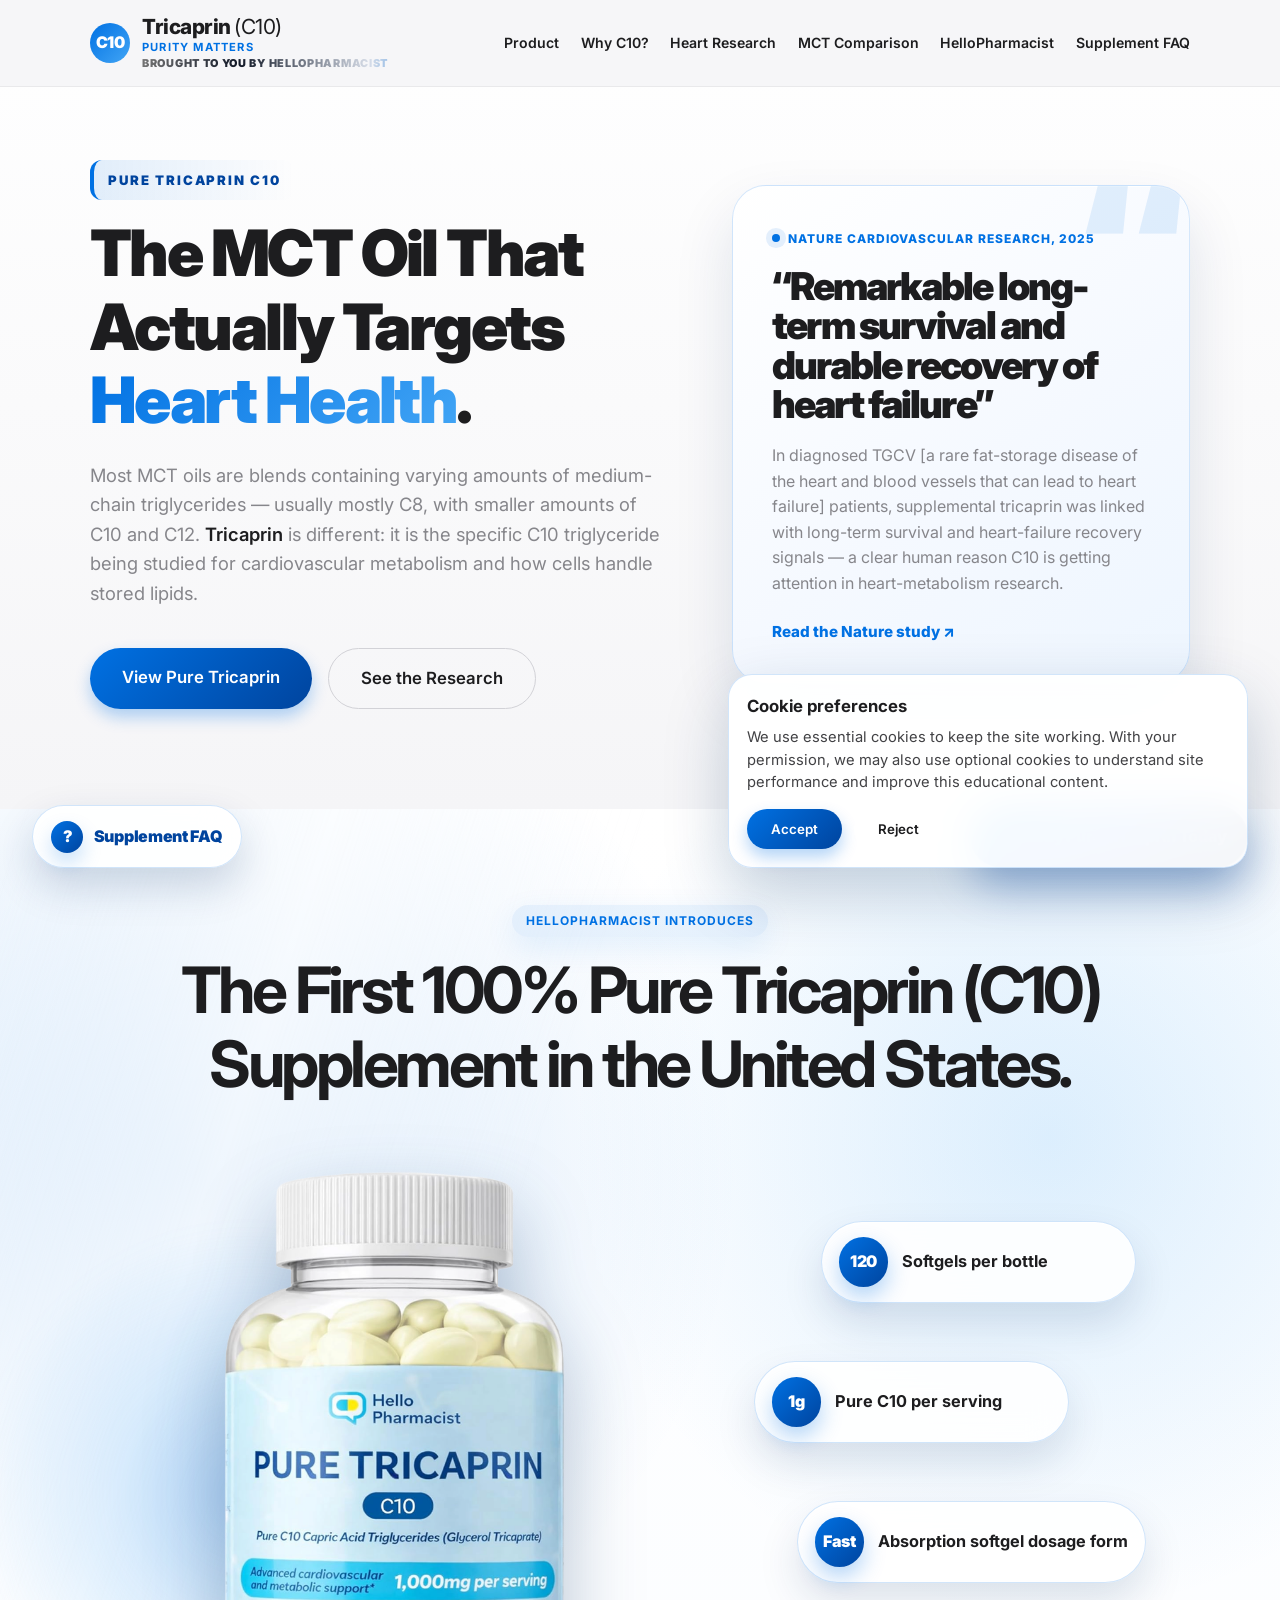
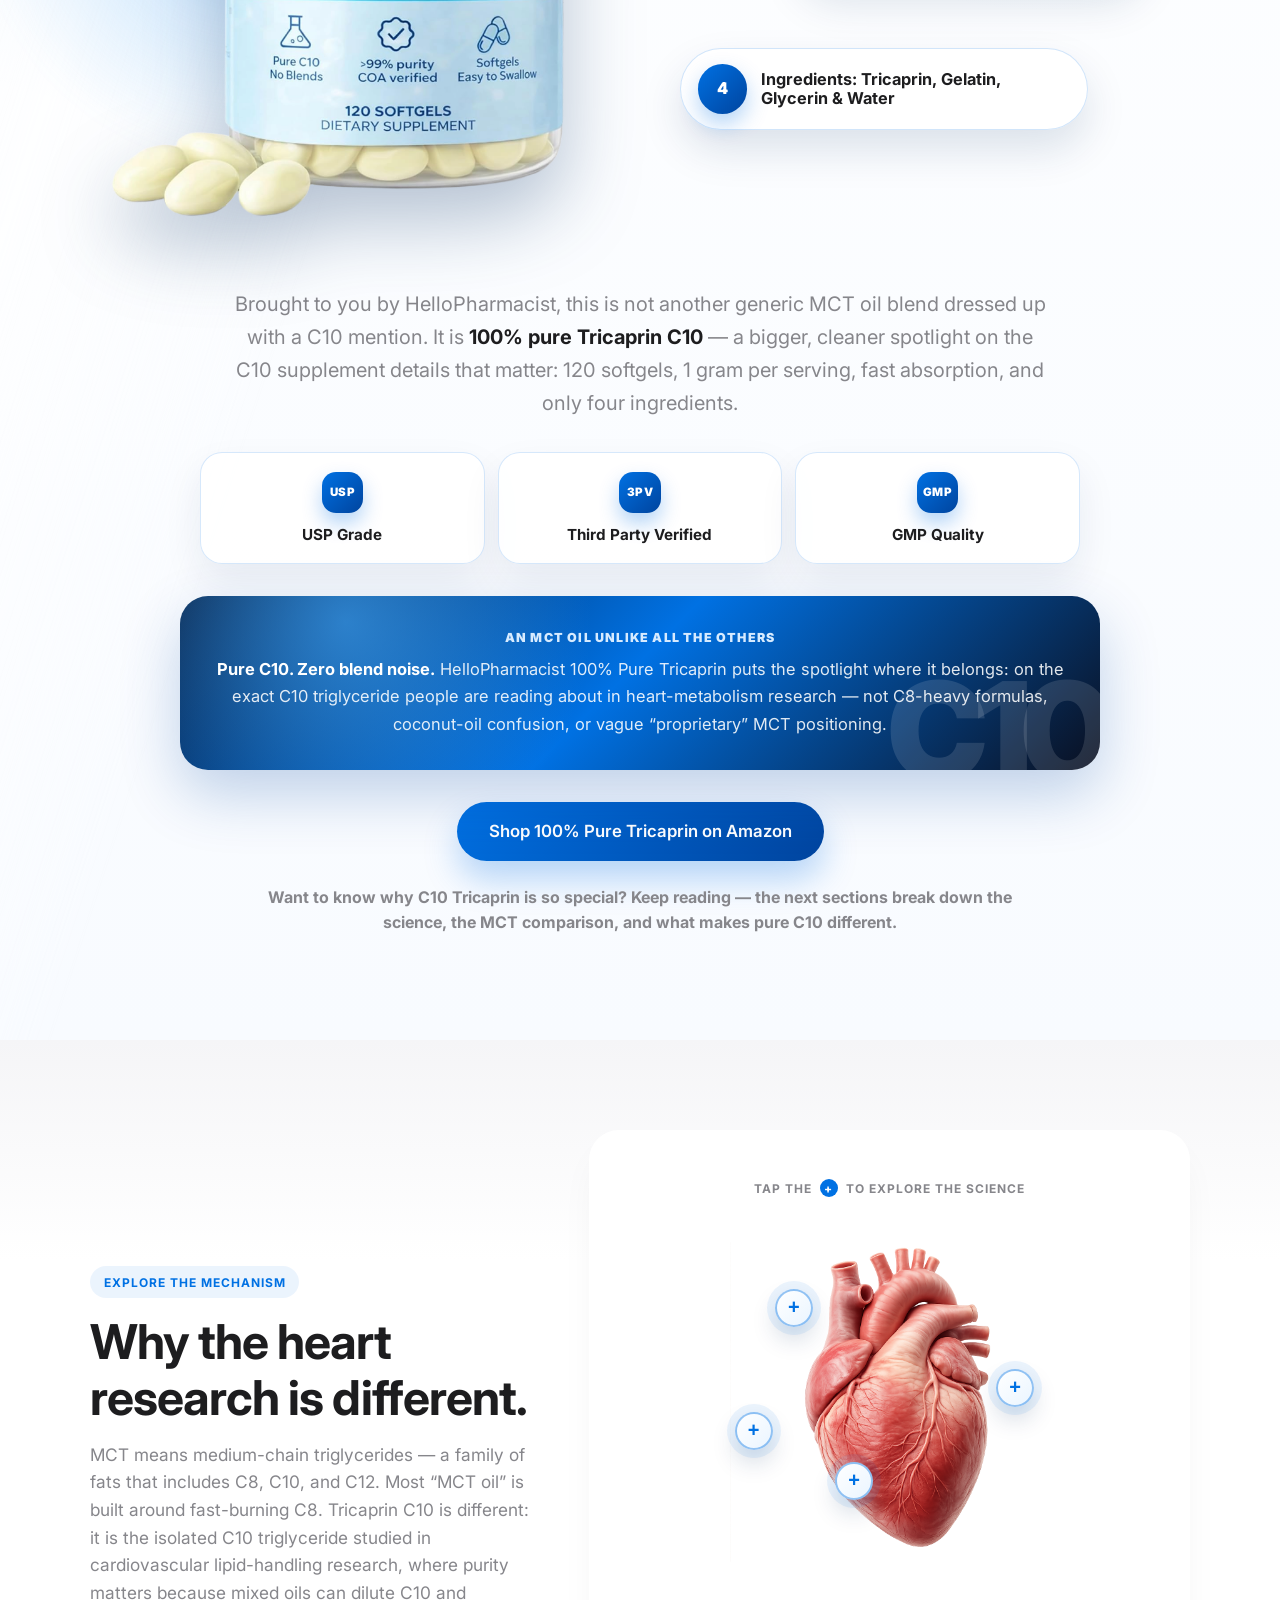
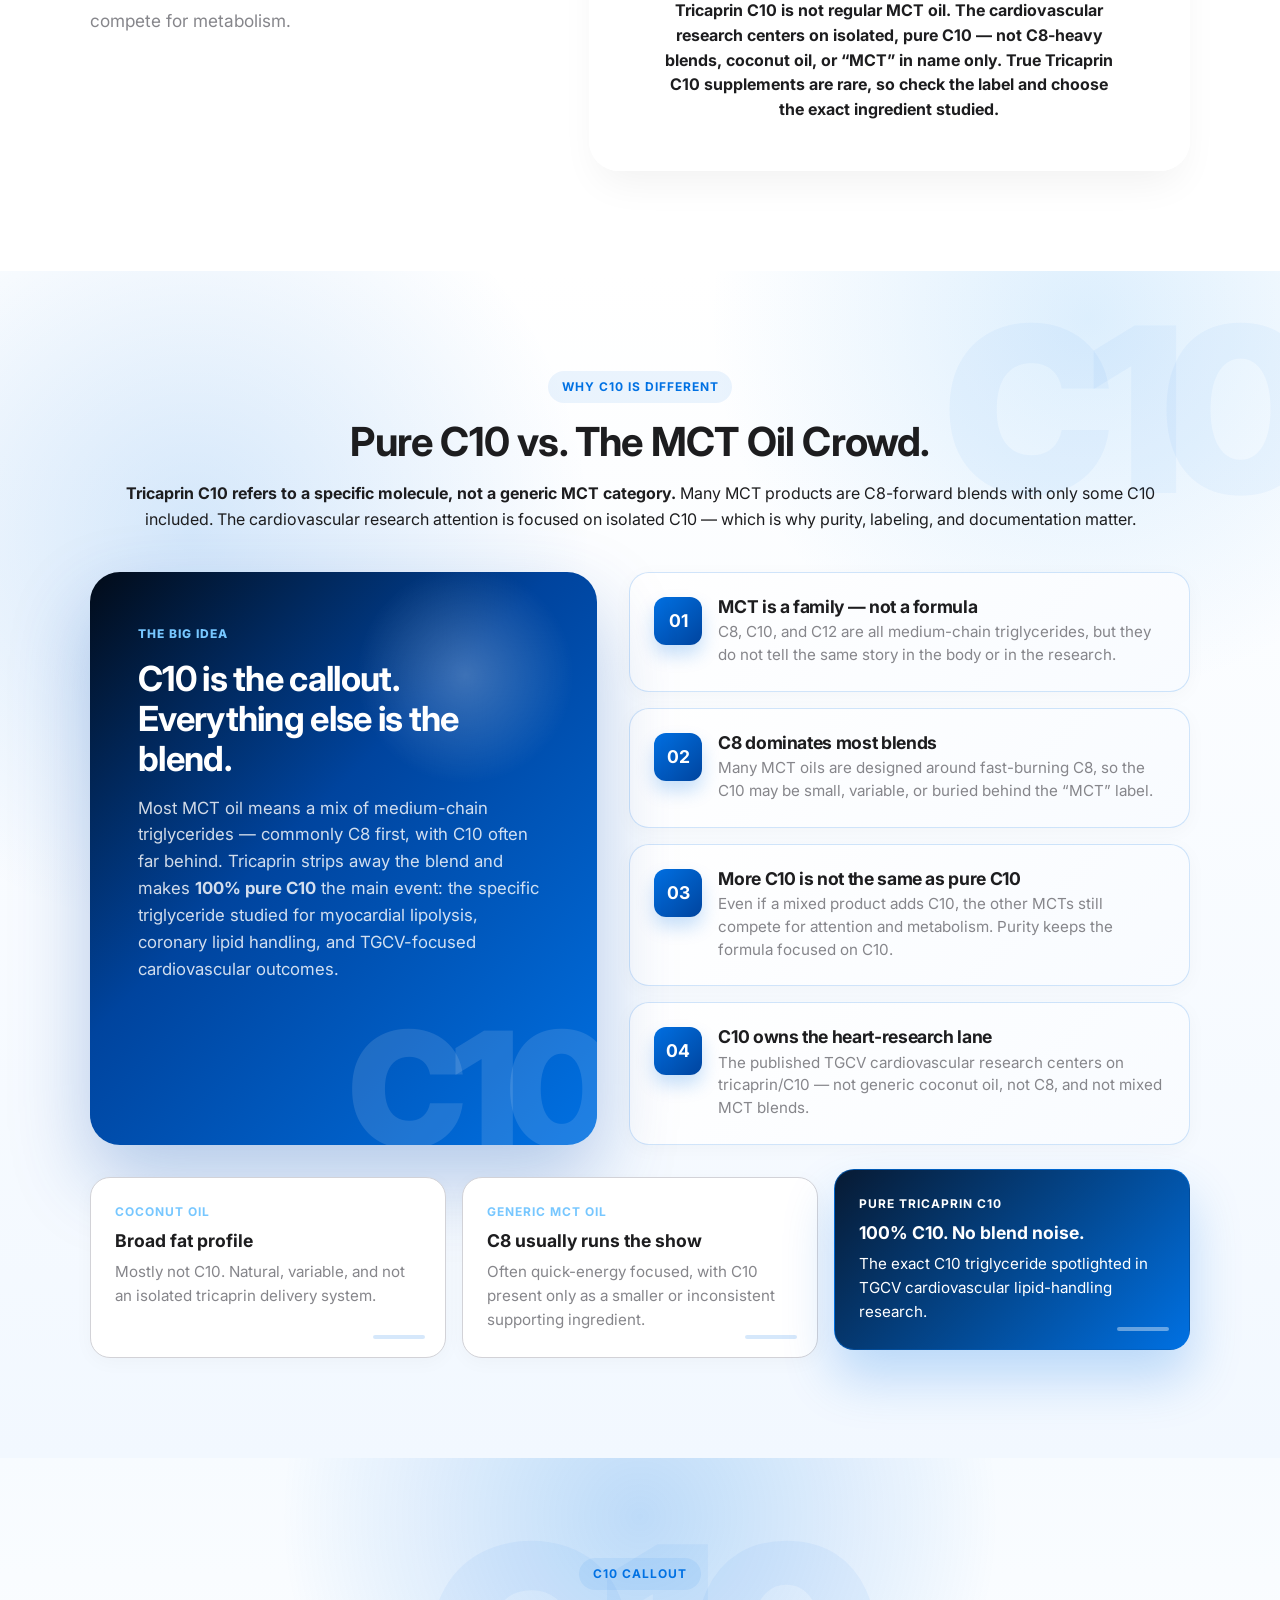
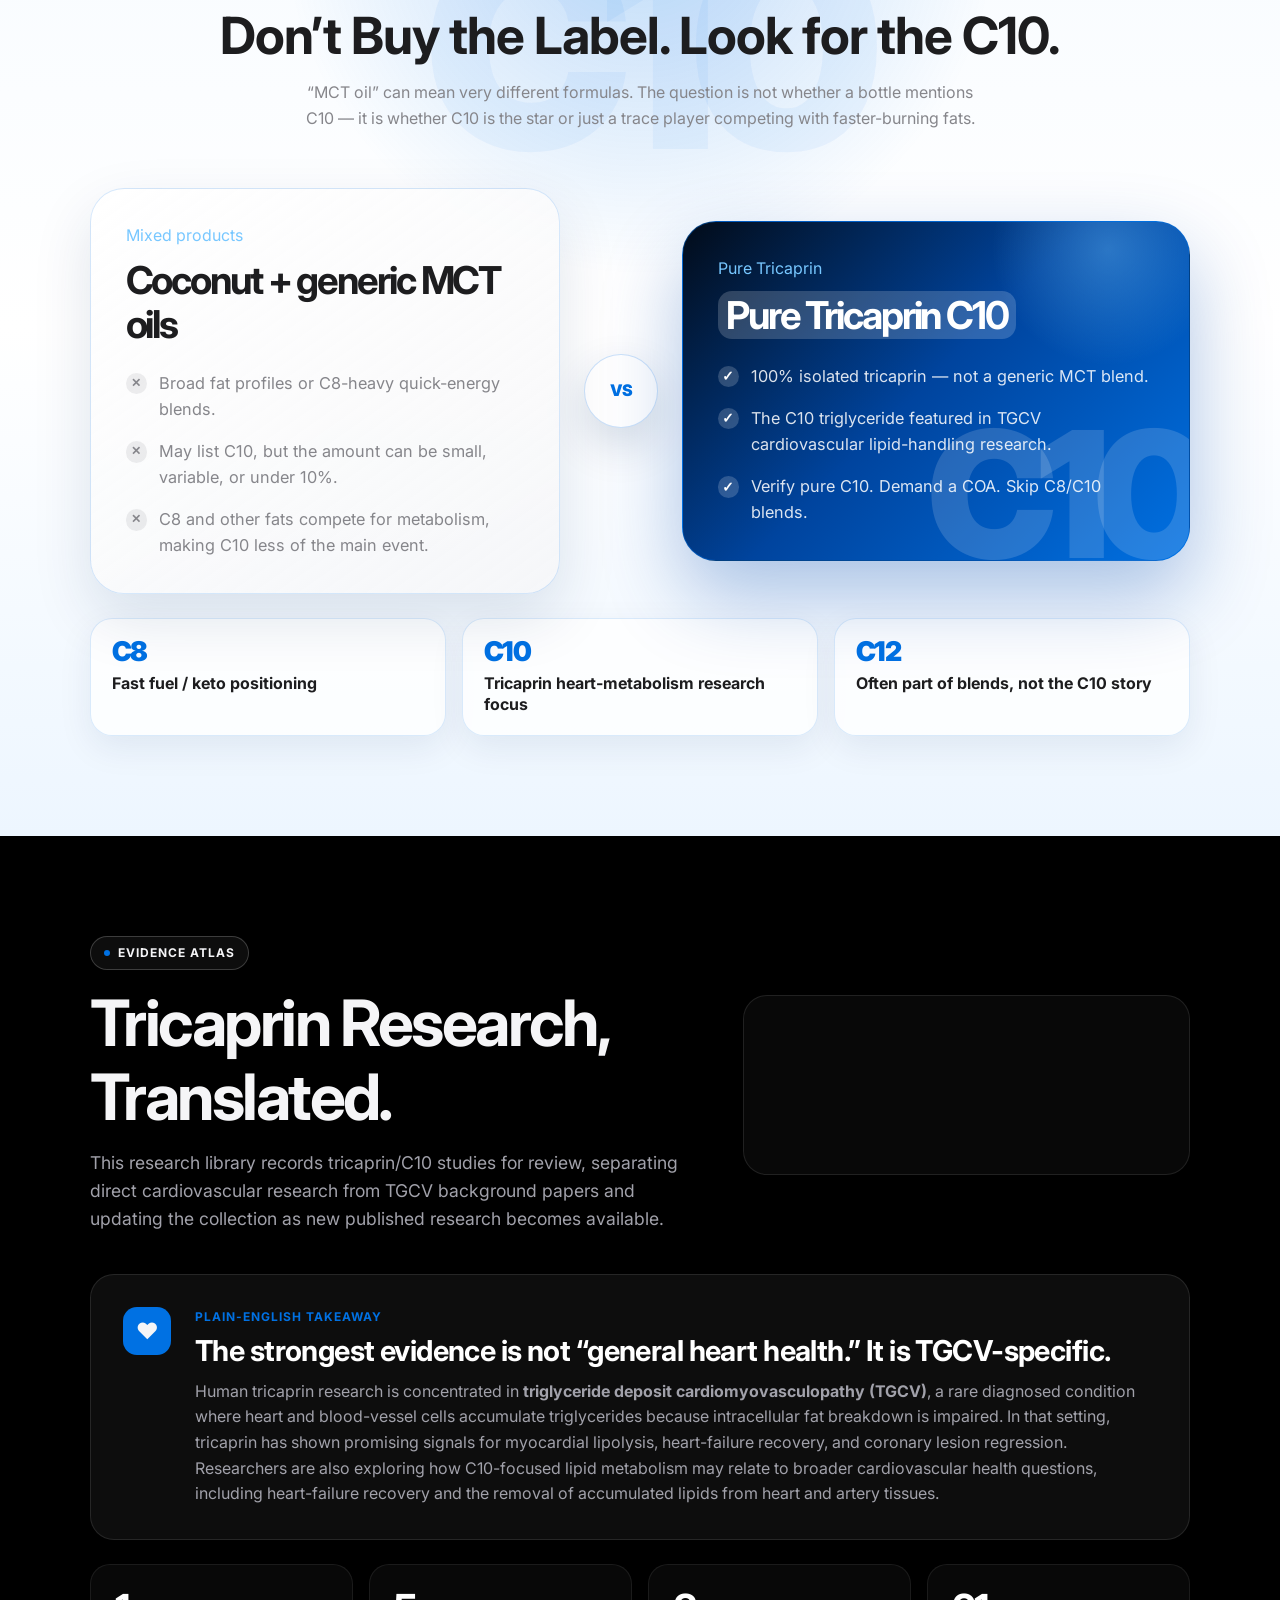
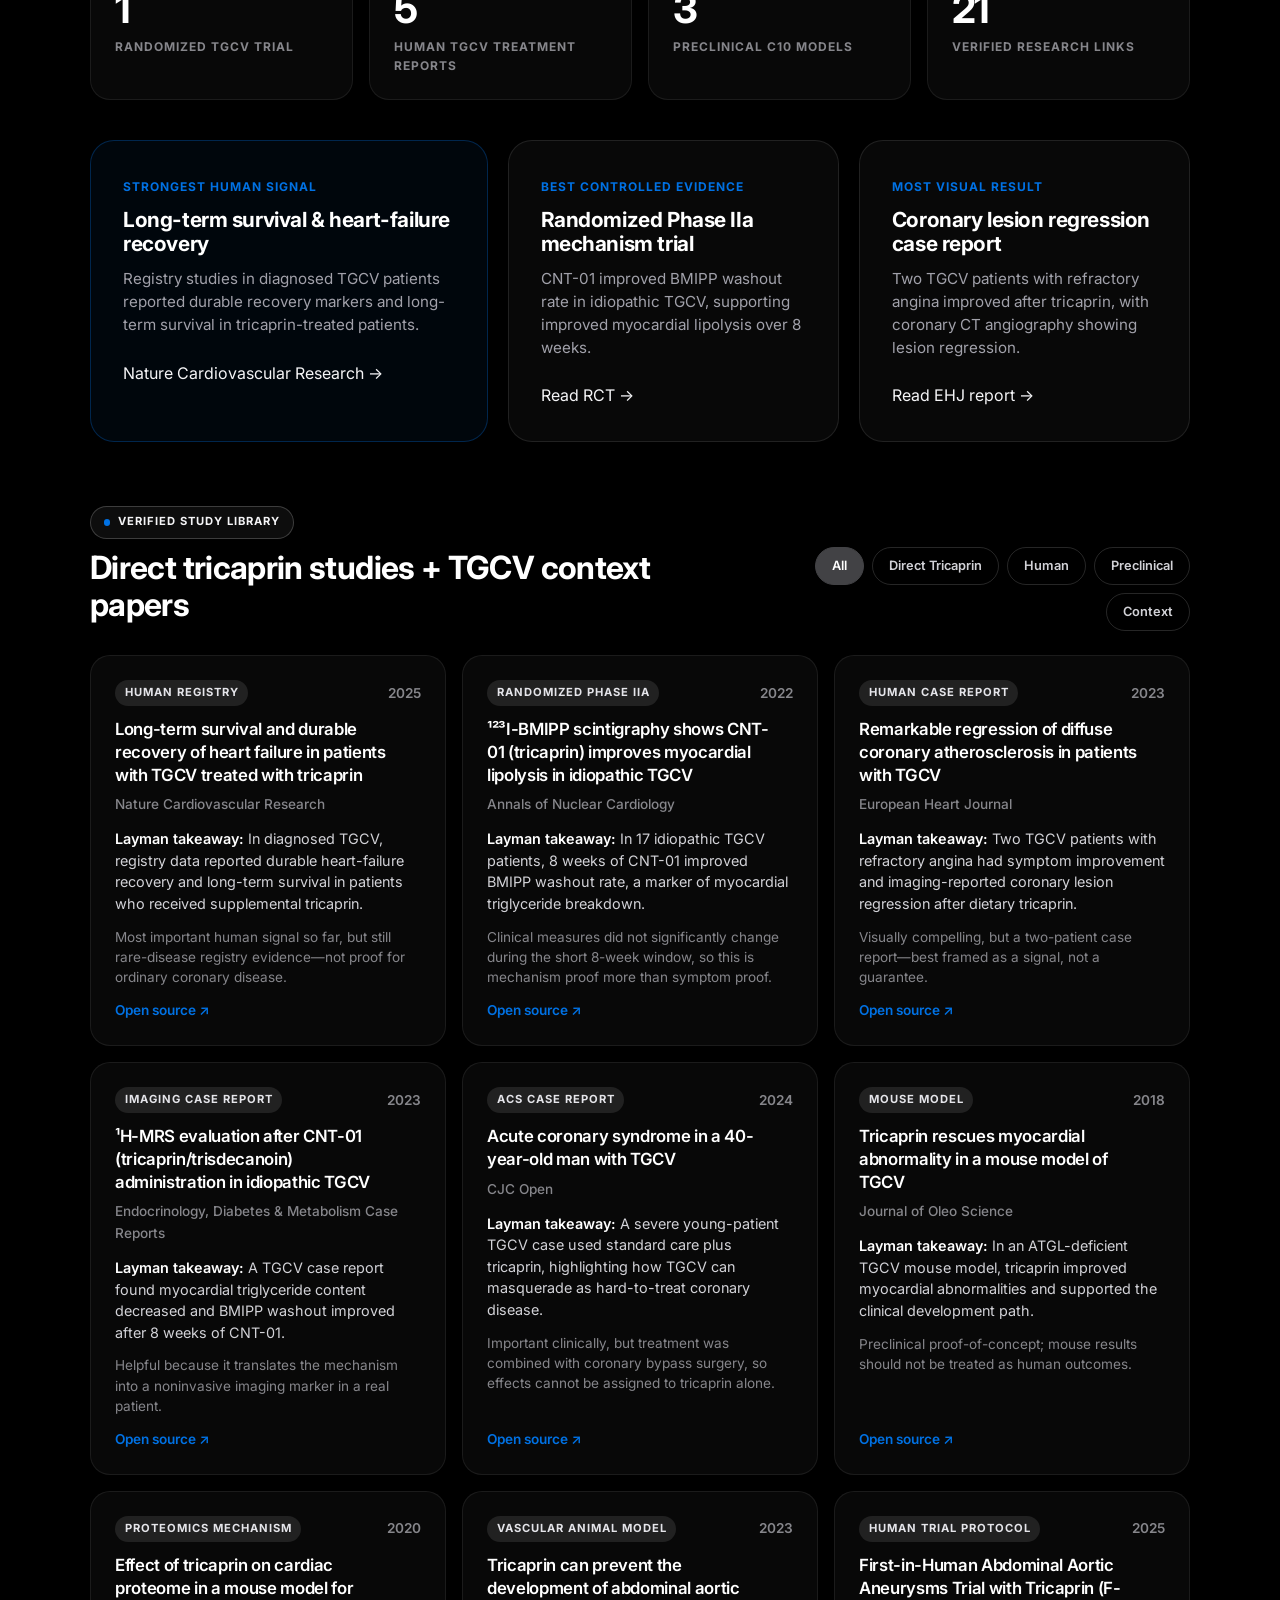
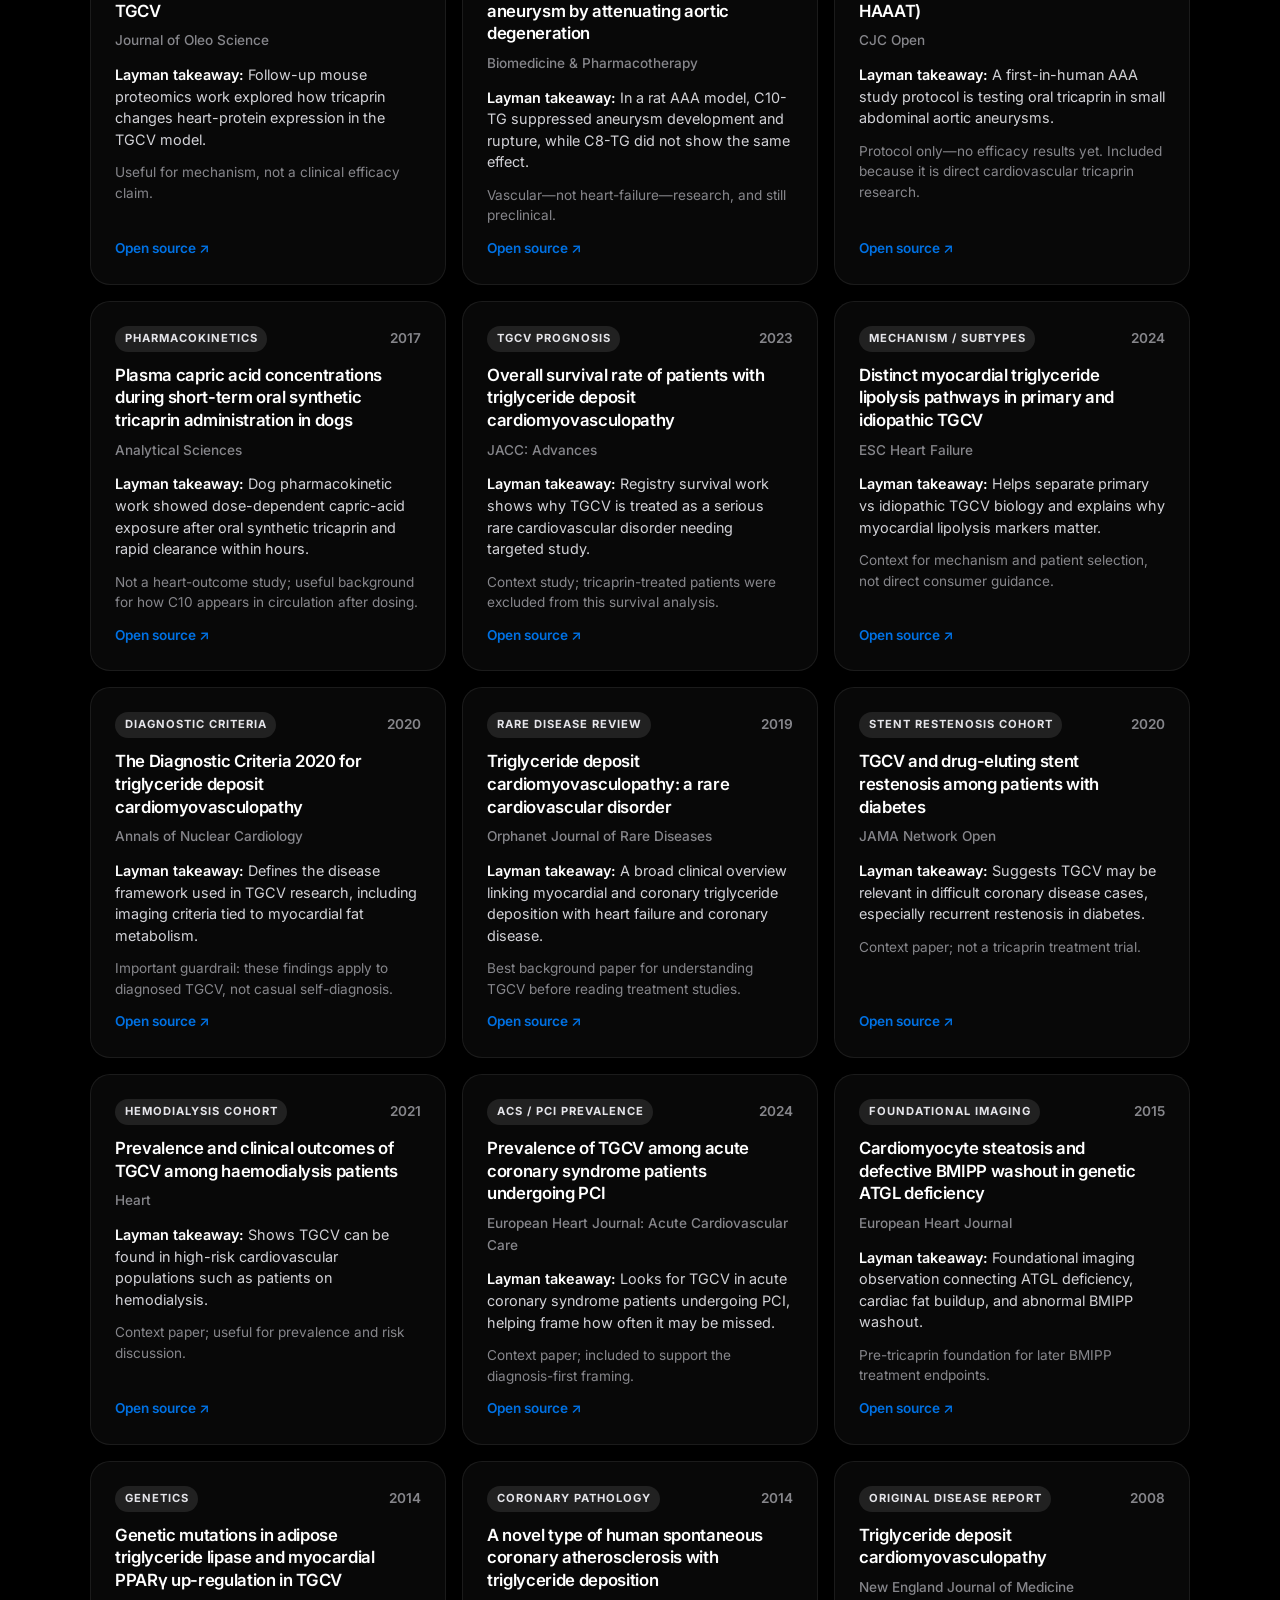
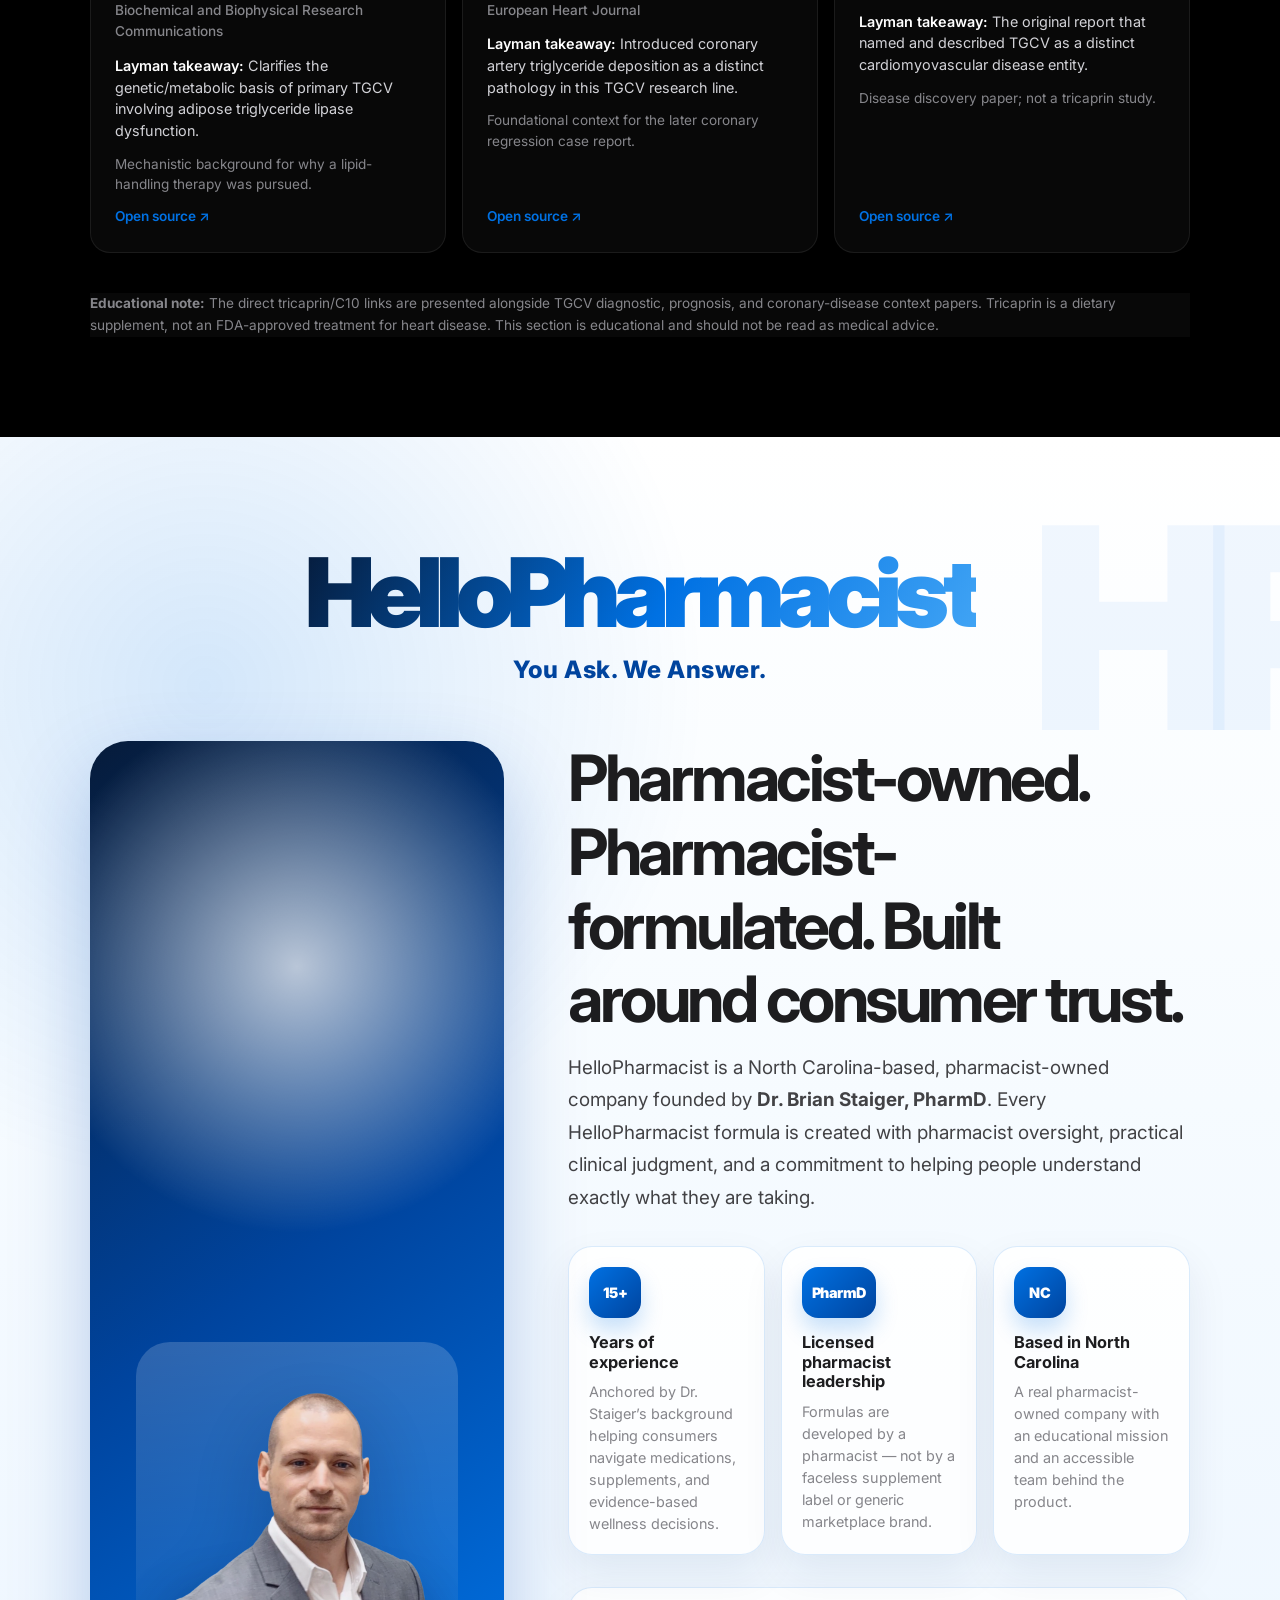
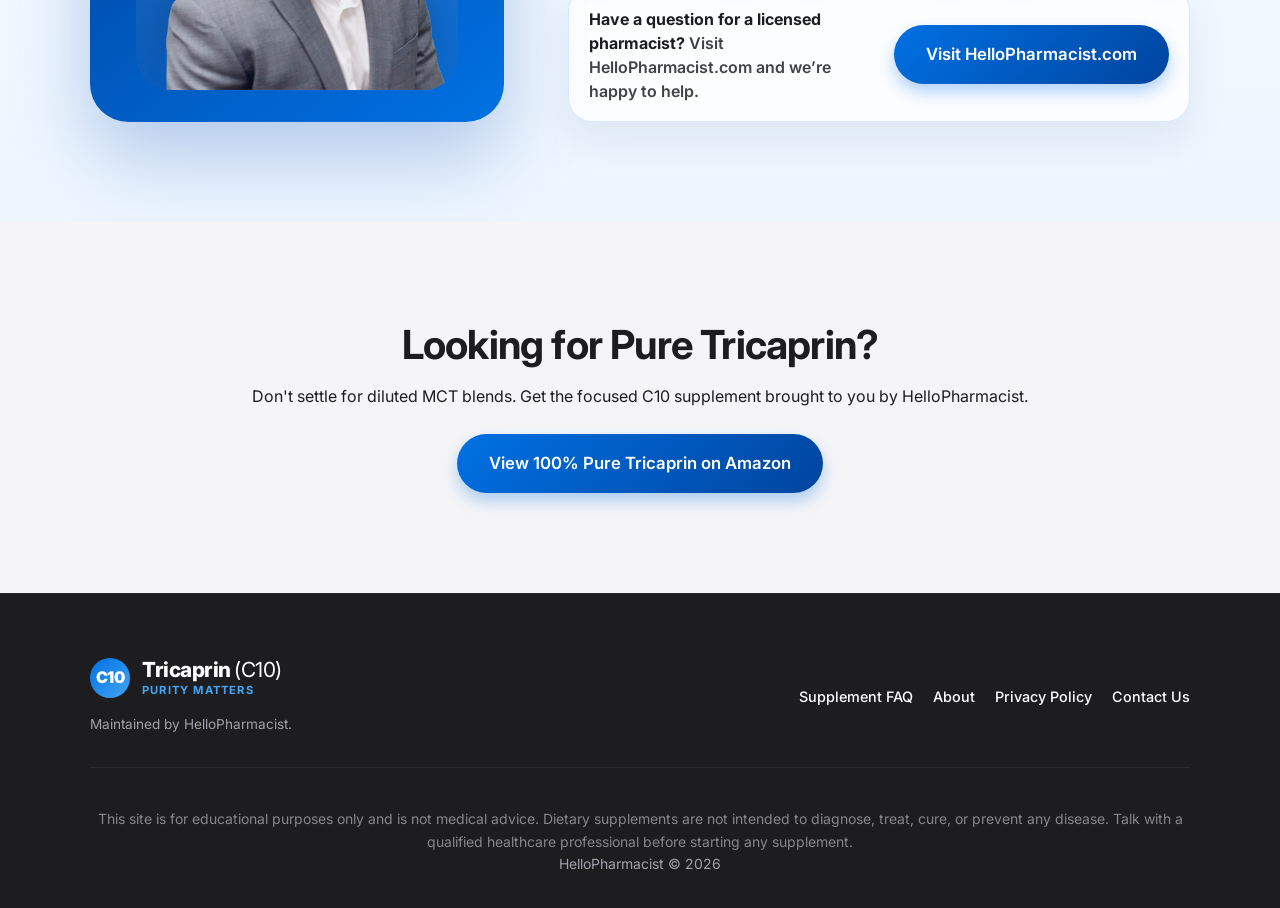
==== index.html @ 828b356b "Remove top navigation tricaprin CTA" ====
<!DOCTYPE html>
<html lang="en">
<head>
  <meta charset="UTF-8">
  <meta name="viewport" content="width=device-width, initial-scale=1.0">
  <title>Tricaprin (C10) | Purity Matters</title>
  <meta name="description" content="Discover Tricaprin C10, the specific medium-chain triglyceride backed by emerging cardiovascular metabolism research.">
  <link rel="stylesheet" href="assets/css/styles.css">
  <link href="https://fonts.googleapis.com/css2?family=Inter:wght@400;500;600;700;900&display=swap" rel="stylesheet">
  <script defer src="assets/js/main.js"></script>
</head>
<body>
  
  <nav class="navbar">
    <div class="container nav-content">
      <div class="logo">
        <span class="logo-mark">C10</span>
        <div class="logo-text">
          <strong>Tricaprin <span style="font-weight: 400;">(C10)</span></strong>
          <small>Purity Matters</small>
          <span class="logo-sponsor">Brought to you by HelloPharmacist</span>
        </div>
      </div>
      <div class="nav-links" id="site-menu">
        <a href="#product-spotlight">Product</a>
        <a href="#why-c10">Why C10?</a>
        <a href="#research">Heart Research</a>
        <a href="#compare">MCT Comparison</a>
        <a href="#hello-pharmacist">HelloPharmacist</a>
        <a href="faq.html">Supplement FAQ</a>
      </div>
      <button class="mobile-menu-toggle" type="button" aria-label="Open section menu" aria-expanded="false" aria-controls="site-menu">
        <span class="hamburger-line"></span>
        <span class="hamburger-line"></span>
        <span class="hamburger-line"></span>
      </button>
    </div>
  </nav>

  <header class="hero">
    <div class="hero-bg-glow"></div>
    <div class="container hero-grid">

      <div class="hero-text fade-in">
        <p class="hero-kicker">Pure Tricaprin C10</p>
        <h1>The MCT Oil That Actually Targets <span class="text-gradient">Heart Health</span>.</h1>
        <p class="hero-sub mt-3">Most MCT oils are blends containing varying amounts of medium-chain triglycerides — usually mostly C8, with smaller amounts of C10 and C12. <strong>Tricaprin</strong> is different: it is the specific C10 triglyceride being studied for cardiovascular metabolism and how cells handle stored lipids.</p>
        <div class="hero-actions mt-4">
          <a href="https://www.amazon.com/100-Pure-Tricaprin-Softgels-Cardiovascular/dp/B0GRS9SKPK/" class="btn btn-primary btn-lg" target="_blank">View Pure Tricaprin</a>
          <a href="#research" class="btn btn-outline btn-lg">See the Research</a>
        </div>
      </div>

      <div class="hero-proof fade-in delay-1">
        <div class="quote-panel">
          <span class="quote-kicker">Nature Cardiovascular Research, 2025</span>
          <blockquote>
            “Remarkable long-term survival and durable recovery of heart failure”
          </blockquote>
          <p class="quote-context">In diagnosed TGCV [a rare fat-storage disease of the heart and blood vessels that can lead to heart failure] patients, supplemental tricaprin was linked with long-term survival and heart-failure recovery signals — a clear human reason C10 is getting attention in heart-metabolism research.</p>
          <a href="https://www.nature.com/articles/s44161-025-00611-7" class="quote-source" target="_blank" rel="noopener">Read the Nature study ↗</a>
        </div>
      </div>

    </div>
  </header>


  <section id="product-spotlight" class="section product-spotlight-section">
    <div class="product-shine" aria-hidden="true"></div>
    <div class="container product-spotlight-grid">
      <div class="product-copy fade-in">
        <span class="section-chip product-chip">HelloPharmacist introduces</span>
        <h2>The First 100% Pure Tricaprin (C10) Supplement in the United States.</h2>

        <div class="product-visual product-visual-open fade-in delay-1">
          <div class="product-stage" aria-label="HelloPharmacist Tricaprin bottle and product properties">
            <div class="product-halo" aria-hidden="true"></div>
            <img src="assets/img/Tran Tricaprin.png" alt="HelloPharmacist 100% Pure Tricaprin C10 bottle" class="product-bottle">
            <div class="product-property-cloud" aria-label="Product properties">
              <div class="property-card property-card-softgels"><span>120</span><strong>Softgels per bottle</strong></div>
              <div class="property-card property-card-serving"><span>1g</span><strong>Pure C10 per serving</strong></div>
              <div class="property-card property-card-absorption"><span>Fast</span><strong>Absorption softgel dosage form</strong></div>
              <div class="property-card property-card-ingredients"><span>4</span><strong>Ingredients: Tricaprin, Gelatin, Glycerin &amp; Water</strong></div>
            </div>
          </div>
        </div>

        <p class="product-lede">Brought to you by HelloPharmacist, this is not another generic MCT oil blend dressed up with a C10 mention. It is <strong>100% pure Tricaprin C10</strong> — a bigger, cleaner spotlight on the C10 supplement details that matter: 120 softgels, 1 gram per serving, fast absorption, and only four ingredients.</p>

        <div class="product-badges" aria-label="Product quality highlights">
          <div><span>USP</span><strong>USP Grade</strong></div>
          <div><span>3PV</span><strong>Third Party Verified</strong></div>
          <div><span>GMP</span><strong>GMP Quality</strong></div>
        </div>

        <div class="mct-callout">
          <span>An MCT Oil unlike all the others</span>
          <p><strong>Pure C10. Zero blend noise.</strong> HelloPharmacist 100% Pure Tricaprin puts the spotlight where it belongs: on the exact C10 triglyceride people are reading about in heart-metabolism research — not C8-heavy formulas, coconut-oil confusion, or vague “proprietary” MCT positioning.</p>
        </div>

        <a href="https://www.amazon.com/100-Pure-Tricaprin-Softgels-Cardiovascular/dp/B0GRS9SKPK/" class="btn btn-primary btn-lg product-cta" target="_blank" rel="noopener">Shop 100% Pure Tricaprin on Amazon</a>

        <p class="product-transition">Want to know why C10 Tricaprin is so special? Keep reading — the next sections break down the science, the MCT comparison, and what makes pure C10 different.</p>
      </div>
    </div>
  </section>


  <section id="heart-explorer" class="section heart-explorer-section">
    <div class="container heart-explorer-grid">
      <div class="heart-explorer-copy fade-in">
        <span class="section-chip">Explore the mechanism</span>
        <h2>Why the heart research is different.</h2>
        <p>MCT means medium-chain triglycerides — a family of fats that includes C8, C10, and C12. Most “MCT oil” is built around fast-burning C8. Tricaprin C10 is different: it is the isolated C10 triglyceride studied in cardiovascular lipid-handling research, where purity matters because mixed oils can dilute C10 and compete for metabolism.</p>
      </div>

      <div class="hero-visual fade-in delay-1">
        <div class="glass-panel heart-panel">
          
          <div class="interactive-hint">Tap the <strong>+</strong> to explore the science</div>
          
          <div class="molecule-interactive">
            
            <img src="assets/img/heart.png" alt="3D Human Heart" class="heart-image">

            <button class="hotspot" data-target="info-shuttle" style="top: 24%; left: 31%;"><span class="plus">+</span></button>
            <button class="hotspot" data-target="info-c8" style="top: 46%; left: 75%;"><span class="plus">+</span></button>
            <button class="hotspot" data-target="info-pure" style="top: 72%; left: 43%;"><span class="plus">+</span></button>
            <button class="hotspot" data-target="info-isolated" style="top: 58%; left: 23%;"><span class="plus">+</span></button>

            <div class="hotspot-card" id="info-shuttle">
              <button class="close-card">&times;</button>
              <h4>Direct Heart Delivery</h4>
              <p>Bulky fats — especially longer-chain fats like C12 and traditional dietary fats — rely more heavily on transporter systems before they can be used inside mitochondria. Pure C10 is different because it is less dependent on that bottleneck, which is one reason it stands out in cardiovascular metabolism research.</p>
            </div>

            <div class="hotspot-card" id="info-c8">
              <button class="close-card">&times;</button>
              <h4>Targeting Stubborn Heart Fat</h4>
              <p>Pure C10 acts as a metabolic key that triggers myocardial lipolysis. It effectively reactivates your heart tissue, forcing it to break down and burn off accumulating cellular fat.</p>
            </div>

            <div class="hotspot-card" id="info-pure">
              <button class="close-card">&times;</button>
              <h4>The Artery Plaque Research</h4>
              <p>This is the science catching global attention. In published medical case reports (TGCV), dietary Tricaprin was directly linked to the visible regression of plaque buildup inside coronary arteries.</p>
            </div>

            <div class="hotspot-card" id="info-isolated">
              <button class="close-card">&times;</button>
              <h4>Why Mixed Blends Fail</h4>
              <p>It’s about metabolic competition. In generic MCT oils, fast-burning C8 hogs your body's attention and drowns out the C10. To effectively reach your cardiovascular system, Tricaprin must be taken in 100% pure isolation.</p>
            </div>
          </div>

          <p class="heart-statement">Tricaprin C10 is not regular MCT oil. The cardiovascular research centers on isolated, pure C10 — not C8-heavy blends, coconut oil, or “MCT” in name only. True Tricaprin C10 supplements are rare, so check the label and choose the exact ingredient studied.</p>

        </div>
      </div>
    </div>
  </section>

  <section id="why-c10" class="section c10-difference-section">
    <div class="container">
      <div class="section-header text-center fade-in">
        <span class="section-chip">Why C10 Is Different</span>
        <h2>Pure C10 vs. The MCT Oil Crowd.</h2>
        <p><strong>Tricaprin C10 refers to a specific molecule, not a generic MCT category.</strong> Many MCT products are C8-forward blends with only some C10 included. The cardiovascular research attention is focused on isolated C10 — which is why purity, labeling, and documentation matter.</p>
      </div>

      <div class="c10-story-grid mt-4">
        <div class="c10-story-panel fade-in">
          <span class="c10-story-panel__label">The big idea</span>
          <h3>C10 is the callout. Everything else is the blend.</h3>
          <p>Most MCT oil means a mix of medium-chain triglycerides — commonly C8 first, with C10 often far behind. Tricaprin strips away the blend and makes <strong>100% pure C10</strong> the main event: the specific triglyceride studied for myocardial lipolysis, coronary lipid handling, and TGCV-focused cardiovascular outcomes.</p>
        </div>

        <div class="c10-proof-stack fade-in delay-1">
          <div class="c10-proof-item">
            <span>01</span>
            <div>
              <h3>MCT is a family — not a formula</h3>
              <p>C8, C10, and C12 are all medium-chain triglycerides, but they do not tell the same story in the body or in the research.</p>
            </div>
          </div>
          <div class="c10-proof-item">
            <span>02</span>
            <div>
              <h3>C8 dominates most blends</h3>
              <p>Many MCT oils are designed around fast-burning C8, so the C10 may be small, variable, or buried behind the “MCT” label.</p>
            </div>
          </div>
          <div class="c10-proof-item">
            <span>03</span>
            <div>
              <h3>More C10 is not the same as pure C10</h3>
              <p>Even if a mixed product adds C10, the other MCTs still compete for attention and metabolism. Purity keeps the formula focused on C10.</p>
            </div>
          </div>
          <div class="c10-proof-item">
            <span>04</span>
            <div>
              <h3>C10 owns the heart-research lane</h3>
              <p>The published TGCV cardiovascular research centers on tricaprin/C10 — not generic coconut oil, not C8, and not mixed MCT blends.</p>
            </div>
          </div>
        </div>
      </div>

      <div class="c10-vs-strip fade-in delay-2" aria-label="C10 versus common oil categories">
        <div>
          <span>Coconut oil</span>
          <strong>Broad fat profile</strong>
          <p>Mostly not C10. Natural, variable, and not an isolated tricaprin delivery system.</p>
        </div>
        <div>
          <span>Generic MCT oil</span>
          <strong>C8 usually runs the show</strong>
          <p>Often quick-energy focused, with C10 present only as a smaller or inconsistent supporting ingredient.</p>
        </div>
        <div class="c10-vs-strip__highlight">
          <span>Pure Tricaprin C10</span>
          <strong>100% C10. No blend noise.</strong>
          <p>The exact C10 triglyceride spotlighted in TGCV cardiovascular lipid-handling research.</p>
        </div>
      </div>
    </div>
  </section>

  <section id="compare" class="section bg-light compare-section">
    <div class="container">
      <div class="section-header text-center fade-in">
        <span class="section-chip">C10 callout</span>
        <h2>Don’t Buy the Label. Look for the C10.</h2>
        <p>“MCT oil” can mean very different formulas. The question is not whether a bottle mentions C10 — it is whether C10 is the star or just a trace player competing with faster-burning fats.</p>
      </div>

      <div class="versus-stage fade-in delay-1" aria-label="Pure C10 versus mixed MCT oils">
        <div class="versus-card muted">
          <span class="versus-label">Mixed products</span>
          <h3>Coconut + generic MCT oils</h3>
          <ul>
            <li>Broad fat profiles or C8-heavy quick-energy blends.</li>
            <li>May list C10, but the amount can be small, variable, or under 10%.</li>
            <li>C8 and other fats compete for metabolism, making C10 less of the main event.</li>
          </ul>
        </div>
        <div class="versus-bolt" aria-hidden="true">VS</div>
        <div class="versus-card spotlight">
          <span class="versus-label">Pure Tricaprin</span>
          <h3><span>Pure Tricaprin C10</span></h3>
          <ul>
            <li>100% isolated tricaprin — not a generic MCT blend.</li>
            <li>The C10 triglyceride featured in TGCV cardiovascular lipid-handling research.</li>
            <li>Verify pure C10. Demand a COA. Skip C8/C10 blends.</li>
          </ul>
        </div>
      </div>

      <div class="comparison-callouts fade-in delay-2">
        <div><strong>C8</strong><span>Fast fuel / keto positioning</span></div>
        <div><strong>C10</strong><span>Tricaprin heart-metabolism research focus</span></div>
        <div><strong>C12</strong><span>Often part of blends, not the C10 story</span></div>
      </div>
    </div>
  </section>

  <section id="research" class="section research-atlas text-white">
    <div class="research-orb research-orb-one" aria-hidden="true"></div>
    <div class="research-orb research-orb-two" aria-hidden="true"></div>
    <div class="container research-container">
      <div class="research-hero fade-in">
        <div>
          <span class="eyebrow-chip">Evidence Atlas</span>
          <h2>Tricaprin Research, Translated.</h2>
          <p class="research-intro">This research library records tricaprin/C10 studies for review, separating direct cardiovascular research from TGCV background papers and updating the collection as new published research becomes available.</p>
        </div>
        <div class="evidence-pulse" aria-hidden="true">
          <svg viewBox="0 0 420 120" role="img">
            <defs>
              <linearGradient id="pulseGradient" x1="0%" y1="0%" x2="100%" y2="0%">
                <stop offset="0%" stop-color="#0071e3" />
                <stop offset="52%" stop-color="#42a5f5" />
                <stop offset="100%" stop-color="#00449e" />
              </linearGradient>
            </defs>
            <path d="M8 70 H92 L112 38 L142 92 L172 22 L210 70 H274 L296 50 L318 70 H412" />
          </svg>
        </div>
      </div>

      <div class="layman-card fade-in delay-1">
        <div class="layman-icon">❤️</div>
        <div>
          <span class="layman-label">Plain-English takeaway</span>
          <h3>The strongest evidence is not “general heart health.” It is TGCV-specific.</h3>
          <p>Human tricaprin research is concentrated in <strong>triglyceride deposit cardiomyovasculopathy (TGCV)</strong>, a rare diagnosed condition where heart and blood-vessel cells accumulate triglycerides because intracellular fat breakdown is impaired. In that setting, tricaprin has shown promising signals for myocardial lipolysis, heart-failure recovery, and coronary lesion regression. Researchers are also exploring how C10-focused lipid metabolism may relate to broader cardiovascular health questions, including heart-failure recovery and the removal of accumulated lipids from heart and artery tissues.</p>
        </div>
      </div>

      <div class="evidence-metrics fade-in delay-2" aria-label="Research summary">
        <div class="metric-tile">
          <span class="metric-number" data-count="1">1</span>
          <span class="metric-label">randomized TGCV trial</span>
        </div>
        <div class="metric-tile">
          <span class="metric-number" data-count="5">5</span>
          <span class="metric-label">human TGCV treatment reports</span>
        </div>
        <div class="metric-tile">
          <span class="metric-number" data-count="3">3</span>
          <span class="metric-label">preclinical C10 models</span>
        </div>
        <div class="metric-tile">
          <span class="metric-number" data-count="21">21</span>
          <span class="metric-label">verified research links</span>
        </div>
      </div>

      <div class="featured-evidence-grid mt-4">
        <article class="feature-evidence-card primary-evidence fade-in">
          <span class="evidence-kicker">Strongest human signal</span>
          <h3>Long-term survival & heart-failure recovery</h3>
          <p>Registry studies in diagnosed TGCV patients reported durable recovery markers and long-term survival in tricaprin-treated patients.</p>
          <a href="https://www.nature.com/articles/s44161-025-00611-7" target="_blank" rel="noopener" class="read-more">Nature Cardiovascular Research →</a>
        </article>
        <article class="feature-evidence-card fade-in delay-1">
          <span class="evidence-kicker">Best controlled evidence</span>
          <h3>Randomized Phase IIa mechanism trial</h3>
          <p>CNT-01 improved BMIPP washout rate in idiopathic TGCV, supporting improved myocardial lipolysis over 8 weeks.</p>
          <a href="https://www.jstage.jst.go.jp/article/anc/8/1/8_22-00167/_html/-char/en" target="_blank" rel="noopener" class="read-more">Read RCT →</a>
        </article>
        <article class="feature-evidence-card fade-in delay-2">
          <span class="evidence-kicker">Most visual result</span>
          <h3>Coronary lesion regression case report</h3>
          <p>Two TGCV patients with refractory angina improved after tricaprin, with coronary CT angiography showing lesion regression.</p>
          <a href="https://academic.oup.com/eurheartj/article/44/13/1191/6965388" target="_blank" rel="noopener" class="read-more">Read EHJ report →</a>
        </article>
      </div>


      <div class="research-library-header fade-in">
        <div>
          <span class="eyebrow-chip mini">Verified study library</span>
          <h3>Direct tricaprin studies + TGCV context papers</h3>
        </div>
        <div class="research-filters" aria-label="Filter studies">
          <button class="evidence-filter active" data-research-filter="all" type="button">All</button>
          <button class="evidence-filter" data-research-filter="direct" type="button">Direct Tricaprin</button>
          <button class="evidence-filter" data-research-filter="human" type="button">Human</button>
          <button class="evidence-filter" data-research-filter="preclinical" type="button">Preclinical</button>
          <button class="evidence-filter" data-research-filter="context" type="button">Context</button>
        </div>
      </div>

      <div class="study-grid" id="studyGrid">
        <article class="study-card fade-in" data-study-card="direct human clinical">
          <div class="study-card-topline">
            <span class="study-pill">Human registry</span>
            <span class="study-year">2025</span>
          </div>
          <h4>Long-term survival and durable recovery of heart failure in patients with TGCV treated with tricaprin</h4>
          <p class="study-journal">Nature Cardiovascular Research</p>
          <p class="study-takeaway"><strong>Layman takeaway:</strong> In diagnosed TGCV, registry data reported durable heart-failure recovery and long-term survival in patients who received supplemental tricaprin.</p>
          <p class="study-note">Most important human signal so far, but still rare-disease registry evidence—not proof for ordinary coronary disease.</p>
          <a href="https://www.nature.com/articles/s44161-025-00611-7" target="_blank" rel="noopener" class="study-link">Open source ↗</a>
        </article>
        <article class="study-card fade-in" data-study-card="direct human clinical rct">
          <div class="study-card-topline">
            <span class="study-pill">Randomized Phase IIa</span>
            <span class="study-year">2022</span>
          </div>
          <h4>¹²³I-BMIPP scintigraphy shows CNT-01 (tricaprin) improves myocardial lipolysis in idiopathic TGCV</h4>
          <p class="study-journal">Annals of Nuclear Cardiology</p>
          <p class="study-takeaway"><strong>Layman takeaway:</strong> In 17 idiopathic TGCV patients, 8 weeks of CNT-01 improved BMIPP washout rate, a marker of myocardial triglyceride breakdown.</p>
          <p class="study-note">Clinical measures did not significantly change during the short 8-week window, so this is mechanism proof more than symptom proof.</p>
          <a href="https://www.jstage.jst.go.jp/article/anc/8/1/8_22-00167/_html/-char/en" target="_blank" rel="noopener" class="study-link">Open source ↗</a>
        </article>
        <article class="study-card fade-in" data-study-card="direct human clinical">
          <div class="study-card-topline">
            <span class="study-pill">Human case report</span>
            <span class="study-year">2023</span>
          </div>
          <h4>Remarkable regression of diffuse coronary atherosclerosis in patients with TGCV</h4>
          <p class="study-journal">European Heart Journal</p>
          <p class="study-takeaway"><strong>Layman takeaway:</strong> Two TGCV patients with refractory angina had symptom improvement and imaging-reported coronary lesion regression after dietary tricaprin.</p>
          <p class="study-note">Visually compelling, but a two-patient case report—best framed as a signal, not a guarantee.</p>
          <a href="https://academic.oup.com/eurheartj/article/44/13/1191/6965388" target="_blank" rel="noopener" class="study-link">Open source ↗</a>
        </article>
        <article class="study-card fade-in" data-study-card="direct human clinical">
          <div class="study-card-topline">
            <span class="study-pill">Imaging case report</span>
            <span class="study-year">2023</span>
          </div>
          <h4>¹H-MRS evaluation after CNT-01 (tricaprin/trisdecanoin) administration in idiopathic TGCV</h4>
          <p class="study-journal">Endocrinology, Diabetes &amp; Metabolism Case Reports</p>
          <p class="study-takeaway"><strong>Layman takeaway:</strong> A TGCV case report found myocardial triglyceride content decreased and BMIPP washout improved after 8 weeks of CNT-01.</p>
          <p class="study-note">Helpful because it translates the mechanism into a noninvasive imaging marker in a real patient.</p>
          <a href="https://pubmed.ncbi.nlm.nih.gov/37096980/" target="_blank" rel="noopener" class="study-link">Open source ↗</a>
        </article>
        <article class="study-card fade-in" data-study-card="direct human clinical">
          <div class="study-card-topline">
            <span class="study-pill">ACS case report</span>
            <span class="study-year">2024</span>
          </div>
          <h4>Acute coronary syndrome in a 40-year-old man with TGCV</h4>
          <p class="study-journal">CJC Open</p>
          <p class="study-takeaway"><strong>Layman takeaway:</strong> A severe young-patient TGCV case used standard care plus tricaprin, highlighting how TGCV can masquerade as hard-to-treat coronary disease.</p>
          <p class="study-note">Important clinically, but treatment was combined with coronary bypass surgery, so effects cannot be assigned to tricaprin alone.</p>
          <a href="https://www.cjcopen.ca/article/S2589-790X%2824%2900254-3/fulltext" target="_blank" rel="noopener" class="study-link">Open source ↗</a>
        </article>
        <article class="study-card fade-in" data-study-card="direct preclinical animal">
          <div class="study-card-topline">
            <span class="study-pill">Mouse model</span>
            <span class="study-year">2018</span>
          </div>
          <h4>Tricaprin rescues myocardial abnormality in a mouse model of TGCV</h4>
          <p class="study-journal">Journal of Oleo Science</p>
          <p class="study-takeaway"><strong>Layman takeaway:</strong> In an ATGL-deficient TGCV mouse model, tricaprin improved myocardial abnormalities and supported the clinical development path.</p>
          <p class="study-note">Preclinical proof-of-concept; mouse results should not be treated as human outcomes.</p>
          <a href="https://pubmed.ncbi.nlm.nih.gov/30012901/" target="_blank" rel="noopener" class="study-link">Open source ↗</a>
        </article>
        <article class="study-card fade-in" data-study-card="direct preclinical animal mechanism">
          <div class="study-card-topline">
            <span class="study-pill">Proteomics mechanism</span>
            <span class="study-year">2020</span>
          </div>
          <h4>Effect of tricaprin on cardiac proteome in a mouse model for TGCV</h4>
          <p class="study-journal">Journal of Oleo Science</p>
          <p class="study-takeaway"><strong>Layman takeaway:</strong> Follow-up mouse proteomics work explored how tricaprin changes heart-protein expression in the TGCV model.</p>
          <p class="study-note">Useful for mechanism, not a clinical efficacy claim.</p>
          <a href="https://pubmed.ncbi.nlm.nih.gov/33177279/" target="_blank" rel="noopener" class="study-link">Open source ↗</a>
        </article>
        <article class="study-card fade-in" data-study-card="direct preclinical animal vascular">
          <div class="study-card-topline">
            <span class="study-pill">Vascular animal model</span>
            <span class="study-year">2023</span>
          </div>
          <h4>Tricaprin can prevent the development of abdominal aortic aneurysm by attenuating aortic degeneration</h4>
          <p class="study-journal">Biomedicine &amp; Pharmacotherapy</p>
          <p class="study-takeaway"><strong>Layman takeaway:</strong> In a rat AAA model, C10-TG suppressed aneurysm development and rupture, while C8-TG did not show the same effect.</p>
          <p class="study-note">Vascular—not heart-failure—research, and still preclinical.</p>
          <a href="https://pubmed.ncbi.nlm.nih.gov/36724640/" target="_blank" rel="noopener" class="study-link">Open source ↗</a>
        </article>
        <article class="study-card fade-in" data-study-card="direct human protocol vascular">
          <div class="study-card-topline">
            <span class="study-pill">Human trial protocol</span>
            <span class="study-year">2025</span>
          </div>
          <h4>First-in-Human Abdominal Aortic Aneurysms Trial with Tricaprin (F-HAAAT)</h4>
          <p class="study-journal">CJC Open</p>
          <p class="study-takeaway"><strong>Layman takeaway:</strong> A first-in-human AAA study protocol is testing oral tricaprin in small abdominal aortic aneurysms.</p>
          <p class="study-note">Protocol only—no efficacy results yet. Included because it is direct cardiovascular tricaprin research.</p>
          <a href="https://www.cjcopen.ca/article/S2589-790X%2824%2900516-X/fulltext" target="_blank" rel="noopener" class="study-link">Open source ↗</a>
        </article>
        <article class="study-card fade-in" data-study-card="direct preclinical pk">
          <div class="study-card-topline">
            <span class="study-pill">Pharmacokinetics</span>
            <span class="study-year">2017</span>
          </div>
          <h4>Plasma capric acid concentrations during short-term oral synthetic tricaprin administration in dogs</h4>
          <p class="study-journal">Analytical Sciences</p>
          <p class="study-takeaway"><strong>Layman takeaway:</strong> Dog pharmacokinetic work showed dose-dependent capric-acid exposure after oral synthetic tricaprin and rapid clearance within hours.</p>
          <p class="study-note">Not a heart-outcome study; useful background for how C10 appears in circulation after dosing.</p>
          <a href="https://pubmed.ncbi.nlm.nih.gov/29129871/" target="_blank" rel="noopener" class="study-link">Open source ↗</a>
        </article>
        <article class="study-card fade-in" data-study-card="context human prognosis">
          <div class="study-card-topline">
            <span class="study-pill">TGCV prognosis</span>
            <span class="study-year">2023</span>
          </div>
          <h4>Overall survival rate of patients with triglyceride deposit cardiomyovasculopathy</h4>
          <p class="study-journal">JACC: Advances</p>
          <p class="study-takeaway"><strong>Layman takeaway:</strong> Registry survival work shows why TGCV is treated as a serious rare cardiovascular disorder needing targeted study.</p>
          <p class="study-note">Context study; tricaprin-treated patients were excluded from this survival analysis.</p>
          <a href="https://www.jacc.org/doi/10.1016/j.jacadv.2023.100347" target="_blank" rel="noopener" class="study-link">Open source ↗</a>
        </article>
        <article class="study-card fade-in" data-study-card="context human mechanism">
          <div class="study-card-topline">
            <span class="study-pill">Mechanism / subtypes</span>
            <span class="study-year">2024</span>
          </div>
          <h4>Distinct myocardial triglyceride lipolysis pathways in primary and idiopathic TGCV</h4>
          <p class="study-journal">ESC Heart Failure</p>
          <p class="study-takeaway"><strong>Layman takeaway:</strong> Helps separate primary vs idiopathic TGCV biology and explains why myocardial lipolysis markers matter.</p>
          <p class="study-note">Context for mechanism and patient selection, not direct consumer guidance.</p>
          <a href="https://pmc.ncbi.nlm.nih.gov/articles/PMC10966204/" target="_blank" rel="noopener" class="study-link">Open source ↗</a>
        </article>
        <article class="study-card fade-in" data-study-card="context diagnostic">
          <div class="study-card-topline">
            <span class="study-pill">Diagnostic criteria</span>
            <span class="study-year">2020</span>
          </div>
          <h4>The Diagnostic Criteria 2020 for triglyceride deposit cardiomyovasculopathy</h4>
          <p class="study-journal">Annals of Nuclear Cardiology</p>
          <p class="study-takeaway"><strong>Layman takeaway:</strong> Defines the disease framework used in TGCV research, including imaging criteria tied to myocardial fat metabolism.</p>
          <p class="study-note">Important guardrail: these findings apply to diagnosed TGCV, not casual self-diagnosis.</p>
          <a href="https://pmc.ncbi.nlm.nih.gov/articles/PMC10133930/" target="_blank" rel="noopener" class="study-link">Open source ↗</a>
        </article>
        <article class="study-card fade-in" data-study-card="context review">
          <div class="study-card-topline">
            <span class="study-pill">Rare disease review</span>
            <span class="study-year">2019</span>
          </div>
          <h4>Triglyceride deposit cardiomyovasculopathy: a rare cardiovascular disorder</h4>
          <p class="study-journal">Orphanet Journal of Rare Diseases</p>
          <p class="study-takeaway"><strong>Layman takeaway:</strong> A broad clinical overview linking myocardial and coronary triglyceride deposition with heart failure and coronary disease.</p>
          <p class="study-note">Best background paper for understanding TGCV before reading treatment studies.</p>
          <a href="https://link.springer.com/article/10.1186/s13023-019-1087-4" target="_blank" rel="noopener" class="study-link">Open source ↗</a>
        </article>
        <article class="study-card fade-in" data-study-card="context human coronary">
          <div class="study-card-topline">
            <span class="study-pill">Stent restenosis cohort</span>
            <span class="study-year">2020</span>
          </div>
          <h4>TGCV and drug-eluting stent restenosis among patients with diabetes</h4>
          <p class="study-journal">JAMA Network Open</p>
          <p class="study-takeaway"><strong>Layman takeaway:</strong> Suggests TGCV may be relevant in difficult coronary disease cases, especially recurrent restenosis in diabetes.</p>
          <p class="study-note">Context paper; not a tricaprin treatment trial.</p>
          <a href="https://jamanetwork.com/journals/jamanetworkopen/fullarticle/2769131" target="_blank" rel="noopener" class="study-link">Open source ↗</a>
        </article>
        <article class="study-card fade-in" data-study-card="context human prevalence">
          <div class="study-card-topline">
            <span class="study-pill">Hemodialysis cohort</span>
            <span class="study-year">2021</span>
          </div>
          <h4>Prevalence and clinical outcomes of TGCV among haemodialysis patients</h4>
          <p class="study-journal">Heart</p>
          <p class="study-takeaway"><strong>Layman takeaway:</strong> Shows TGCV can be found in high-risk cardiovascular populations such as patients on hemodialysis.</p>
          <p class="study-note">Context paper; useful for prevalence and risk discussion.</p>
          <a href="https://pubmed.ncbi.nlm.nih.gov/32998957/" target="_blank" rel="noopener" class="study-link">Open source ↗</a>
        </article>
        <article class="study-card fade-in" data-study-card="context human prevalence coronary">
          <div class="study-card-topline">
            <span class="study-pill">ACS / PCI prevalence</span>
            <span class="study-year">2024</span>
          </div>
          <h4>Prevalence of TGCV among acute coronary syndrome patients undergoing PCI</h4>
          <p class="study-journal">European Heart Journal: Acute Cardiovascular Care</p>
          <p class="study-takeaway"><strong>Layman takeaway:</strong> Looks for TGCV in acute coronary syndrome patients undergoing PCI, helping frame how often it may be missed.</p>
          <p class="study-note">Context paper; included to support the diagnosis-first framing.</p>
          <a href="https://pmc.ncbi.nlm.nih.gov/articles/PMC10927025/" target="_blank" rel="noopener" class="study-link">Open source ↗</a>
        </article>
        <article class="study-card fade-in" data-study-card="context diagnostic mechanism">
          <div class="study-card-topline">
            <span class="study-pill">Foundational imaging</span>
            <span class="study-year">2015</span>
          </div>
          <h4>Cardiomyocyte steatosis and defective BMIPP washout in genetic ATGL deficiency</h4>
          <p class="study-journal">European Heart Journal</p>
          <p class="study-takeaway"><strong>Layman takeaway:</strong> Foundational imaging observation connecting ATGL deficiency, cardiac fat buildup, and abnormal BMIPP washout.</p>
          <p class="study-note">Pre-tricaprin foundation for later BMIPP treatment endpoints.</p>
          <a href="https://pubmed.ncbi.nlm.nih.gov/25336228/" target="_blank" rel="noopener" class="study-link">Open source ↗</a>
        </article>
        <article class="study-card fade-in" data-study-card="context genetic mechanism">
          <div class="study-card-topline">
            <span class="study-pill">Genetics</span>
            <span class="study-year">2014</span>
          </div>
          <h4>Genetic mutations in adipose triglyceride lipase and myocardial PPARγ up-regulation in TGCV</h4>
          <p class="study-journal">Biochemical and Biophysical Research Communications</p>
          <p class="study-takeaway"><strong>Layman takeaway:</strong> Clarifies the genetic/metabolic basis of primary TGCV involving adipose triglyceride lipase dysfunction.</p>
          <p class="study-note">Mechanistic background for why a lipid-handling therapy was pursued.</p>
          <a href="https://pubmed.ncbi.nlm.nih.gov/24332944/" target="_blank" rel="noopener" class="study-link">Open source ↗</a>
        </article>
        <article class="study-card fade-in" data-study-card="context human coronary pathology">
          <div class="study-card-topline">
            <span class="study-pill">Coronary pathology</span>
            <span class="study-year">2014</span>
          </div>
          <h4>A novel type of human spontaneous coronary atherosclerosis with triglyceride deposition</h4>
          <p class="study-journal">European Heart Journal</p>
          <p class="study-takeaway"><strong>Layman takeaway:</strong> Introduced coronary artery triglyceride deposition as a distinct pathology in this TGCV research line.</p>
          <p class="study-note">Foundational context for the later coronary regression case report.</p>
          <a href="https://pubmed.ncbi.nlm.nih.gov/24334715/" target="_blank" rel="noopener" class="study-link">Open source ↗</a>
        </article>
        <article class="study-card fade-in" data-study-card="context discovery">
          <div class="study-card-topline">
            <span class="study-pill">Original disease report</span>
            <span class="study-year">2008</span>
          </div>
          <h4>Triglyceride deposit cardiomyovasculopathy</h4>
          <p class="study-journal">New England Journal of Medicine</p>
          <p class="study-takeaway"><strong>Layman takeaway:</strong> The original report that named and described TGCV as a distinct cardiomyovascular disease entity.</p>
          <p class="study-note">Disease discovery paper; not a tricaprin study.</p>
          <a href="https://pubmed.ncbi.nlm.nih.gov/19038890/" target="_blank" rel="noopener" class="study-link">Open source ↗</a>
        </article>
      </div>

      <div class="disclaimer-box research-disclaimer fade-in mt-4">
        <strong>Educational note:</strong> The direct tricaprin/C10 links are presented alongside TGCV diagnostic, prognosis, and coronary-disease context papers. Tricaprin is a dietary supplement, not an FDA-approved treatment for heart disease. This section is educational and should not be read as medical advice.
      </div>
    </div>
  </section>


  <section id="hello-pharmacist" class="section hello-section">
    <div class="hello-bg-mark" aria-hidden="true">HP</div>
    <div class="container">
      <div class="hello-section-heading text-center fade-in">
        <h2>HelloPharmacist</h2>
        <p>You Ask. We Answer.</p>
      </div>
    </div>
    <div class="container hello-grid">
      <div class="hello-portrait-card fade-in">
        <div class="hello-portrait-frame">
          <img src="assets/img/Head Tran.png" alt="Dr. Brian Staiger, PharmD, founder of HelloPharmacist" class="hello-portrait">
        </div>
      </div>

      <div class="hello-copy fade-in delay-1">
        <h2>Pharmacist-owned. Pharmacist-formulated. Built around consumer trust.</h2>
        <p class="hello-lede">HelloPharmacist is a North Carolina-based, pharmacist-owned company founded by <strong>Dr. Brian Staiger, PharmD</strong>. Every HelloPharmacist formula is created with pharmacist oversight, practical clinical judgment, and a commitment to helping people understand exactly what they are taking.</p>

        <div class="hello-proof-grid" aria-label="HelloPharmacist trust signals">
          <div class="hello-proof-card">
            <span>15+</span>
            <strong>Years of experience</strong>
            <p>Anchored by Dr. Staiger’s background helping consumers navigate medications, supplements, and evidence-based wellness decisions.</p>
          </div>
          <div class="hello-proof-card">
            <span>PharmD</span>
            <strong>Licensed pharmacist leadership</strong>
            <p>Formulas are developed by a pharmacist — not by a faceless supplement label or generic marketplace brand.</p>
          </div>
          <div class="hello-proof-card">
            <span>NC</span>
            <strong>Based in North Carolina</strong>
            <p>A real pharmacist-owned company with an educational mission and an accessible team behind the product.</p>
          </div>
        </div>


        <div class="hello-cta-panel">
          <p><strong>Have a question for a licensed pharmacist?</strong> Visit HelloPharmacist.com and we’re happy to help.</p>
          <a href="https://hellopharmacist.com/" class="btn btn-primary btn-lg" target="_blank" rel="noopener">Visit HelloPharmacist.com</a>
        </div>
      </div>
    </div>
  </section>

  <section class="section cta-section">
    <div class="container text-center fade-in">
      <h2>Looking for Pure Tricaprin?</h2>
      <p>Don't settle for diluted MCT blends. Get the focused C10 supplement brought to you by HelloPharmacist.</p>
      <a href="https://www.amazon.com/100-Pure-Tricaprin-Softgels-Cardiovascular/dp/B0GRS9SKPK/" target="_blank" class="btn btn-primary btn-lg mt-3">View 100% Pure Tricaprin on Amazon</a>
    </div>
  </section>


  <a href="https://www.amazon.com/100-Pure-Tricaprin-Softgels-Cardiovascular/dp/B0GRS9SKPK/" class="floating-buy-btn" target="_blank" rel="noopener" aria-label="Buy Pure Tricaprin today on Amazon">
    <span class="floating-buy-icon">🛒</span>
    <span>Buy Pure Tricaprin Today</span>
  </a>

  <a href="faq.html" class="floating-faq-btn" aria-label="Open the Tricaprin supplement FAQ">
    <span class="floating-faq-icon">?</span>
    <span>Supplement FAQ</span>
  </a>

  <footer class="footer">
    <div class="container footer-content">
      <div class="footer-brand">
        <div style="display: flex; align-items: center; gap: 0.75rem; margin-bottom: 1rem;">
          <span class="logo-mark">C10</span>
          <div class="logo-text" style="color: white;">
            <strong style="color: white;">Tricaprin <span style="font-weight: 400;">(C10)</span></strong>
            <small style="color: #42a5f5;">Purity Matters</small>
          </div>
        </div>
        <p>Maintained by HelloPharmacist.</p>
      </div>
      <div class="footer-links">
        <a href="faq.html">Supplement FAQ</a>
        <a href="about.html">About</a>
        <a href="privacy.html">Privacy Policy</a>
        <a href="contact.html">Contact Us</a>
      </div>
    </div>
    <div class="container text-center mt-4">
      <p class="text-sm text-muted">This site is for educational purposes only and is not medical advice. Dietary supplements are not intended to diagnose, treat, cure, or prevent any disease. Talk with a qualified healthcare professional before starting any supplement.</p>
      <p class="text-sm mt-2">HelloPharmacist &copy; 2026</p>
    </div>
  </footer>
</body>
</html>
---- assets/css/styles.css ----
/* Custom Properties - High-End Clinical/Apple-style Aesthetic */
:root {
  --primary: #0071e3;
  --primary-dark: #00449e;
  --primary-glow: rgba(0, 113, 227, 0.3);
  --secondary: #42a5f5;
  --dark: #1d1d1f;
  --dark-light: #424245;
  --light: #f5f5f7;
  --white: #ffffff;
  --text: #1d1d1f;
  --text-light: #86868b;
  --border: #d2d2d7;
}

/* Reset & Base */
* { margin: 0; padding: 0; box-sizing: border-box; }
html { scroll-behavior: smooth; }
body { font-family: 'Inter', -apple-system, BlinkMacSystemFont, sans-serif; background-color: var(--light); color: var(--text); line-height: 1.6; overflow-x: hidden; font-weight: 400;}
a { text-decoration: none; color: inherit; }

/* Layout */
.container { width: 90%; max-width: 1100px; margin: 0 auto; }
.section { padding: 100px 0; }
.text-center { text-align: center; }
.mt-3 { margin-top: 1.5rem; }
.mt-4 { margin-top: 2.5rem; }
.bg-light { background-color: var(--white); }
.bg-dark { background-color: var(--dark); }
.text-white { color: var(--white); }
.text-muted { color: var(--text-light); }
.text-sm { font-size: 0.875rem; }

/* Typography */
h1, h2, h3, h4 { color: var(--dark); line-height: 1.15; font-weight: 700; letter-spacing: -0.02em;}
.text-white h1, .text-white h2, .text-white h3 { color: var(--white); }
h1 { font-size: clamp(2.5rem, 5vw, 4.2rem); letter-spacing: -0.04em; margin-bottom: 1rem; font-weight: 900;}
h2 { font-size: clamp(2rem, 3.5vw, 2.5rem); margin-bottom: 1rem; }
h3 { font-size: 1.25rem; margin-bottom: 0.5rem; }
h4 { font-size: 1.15rem; margin-bottom: 0.5rem; color: var(--primary-dark); padding-right: 20px;}
.text-gradient { background: linear-gradient(135deg, #0071e3, #42a5f5); -webkit-background-clip: text; -webkit-text-fill-color: transparent; }

/* Components */
.btn { display: inline-block; padding: 0.75rem 1.5rem; border-radius: 50px; font-weight: 600; transition: all 0.3s cubic-bezier(0.16, 1, 0.3, 1); text-align: center; cursor: pointer; }
.btn-primary { background: linear-gradient(135deg, var(--primary), var(--primary-dark)); color: var(--white); box-shadow: 0 8px 16px var(--primary-glow); }
.btn-primary:hover { transform: translateY(-2px); box-shadow: 0 12px 20px var(--primary-glow); }
.btn-outline { border: 1.5px solid var(--border); color: var(--dark); background: transparent; }
.btn-outline:hover { border-color: var(--dark); background: var(--dark); color: var(--white); }
.btn-lg { padding: 1rem 2rem; font-size: 1.05rem; }

.badge { display: inline-block; padding: 0.35rem 1rem; border-radius: 50px; font-size: 0.75rem; font-weight: 700; text-transform: uppercase; letter-spacing: 1px; background: rgba(0, 113, 227, 0.1); color: var(--primary); margin-bottom: 1.5rem; border: 1px solid rgba(0, 113, 227, 0.2);}
.badge-outline { background: transparent; border: 1px solid rgba(255,255,255,0.2); color: var(--primary); }

/* Navigation */
.navbar { position: fixed; top: 0; width: 100%; background: rgba(245, 245, 247, 0.85); backdrop-filter: saturate(180%) blur(20px); border-bottom: 1px solid rgba(0,0,0,0.05); z-index: 100; transition: all 0.3s ease; }
.nav-content { display: flex; justify-content: space-between; align-items: center; min-height: 86px; padding-top: 0.45rem; padding-bottom: 0.45rem; }
.logo { display: flex; align-items: center; gap: 0.75rem; color: var(--dark); }
.logo-mark { background: linear-gradient(135deg, #0071e3, #42a5f5); color: var(--white); height: 40px; width: 40px; display: flex; align-items: center; justify-content: center; border-radius: 50%; font-size: 1rem; font-weight: 900; letter-spacing: -0.5px;}
.logo-text { display: flex; flex-direction: column; line-height: 1.1; }
.logo-text strong { font-size: 1.3rem; font-weight: 800; letter-spacing: -0.5px; color: var(--dark); }
.logo-text small { font-size: 0.7rem; font-weight: 700; color: var(--primary); text-transform: uppercase; letter-spacing: 1.2px; margin-top: 2px;}
.logo-sponsor { position: relative; display: inline-block; width: fit-content; margin-top: 0.25rem; overflow: hidden; font-size: 0.68rem; font-weight: 900; letter-spacing: 0.7px; text-transform: uppercase; background: linear-gradient(90deg, #737373 0%, #111827 18%, #d7dde8 42%, #0071e3 55%, #f8fbff 68%, #1d1d1f 88%); background-size: 220% 100%; -webkit-background-clip: text; background-clip: text; color: transparent; animation: metallicSweep 3.2s ease-in-out infinite; white-space: nowrap; }
.logo-sponsor::after { content: ""; position: absolute; inset: -20% auto -20% -40%; width: 34%; transform: skewX(-24deg); background: linear-gradient(90deg, transparent, rgba(255,255,255,0.85), transparent); animation: sponsorStreak 3.2s ease-in-out infinite; }

.nav-links { display: flex; gap: 1.35rem; align-items: center; }
.nav-links a { font-weight: 600; font-size: 0.88rem; color: var(--text); transition: color 0.3s; white-space: nowrap; }
.nav-links a:hover { color: var(--primary); }

.mobile-menu-toggle {
  display: none;
  width: 48px;
  height: 48px;
  border: 0;
  border-radius: 18px;
  color: #ffffff;
  background: radial-gradient(circle at 25% 15%, #78c8ff 0%, #0071e3 42%, #00449e 100%);
  box-shadow: 0 14px 30px rgba(0, 113, 227, 0.28);
  cursor: pointer;
  align-items: center;
  justify-content: center;
  flex-direction: column;
  gap: 5px;
  transition: transform 0.25s ease, box-shadow 0.25s ease;
}
.mobile-menu-toggle:hover { transform: translateY(-1px) rotate(-2deg); box-shadow: 0 18px 34px rgba(0, 113, 227, 0.34); }
.hamburger-line {
  width: 22px;
  height: 2.5px;
  border-radius: 999px;
  background: currentColor;
  transition: transform 0.25s ease, opacity 0.2s ease;
}
.navbar.menu-open .hamburger-line:nth-child(1) { transform: translateY(7.5px) rotate(45deg); }
.navbar.menu-open .hamburger-line:nth-child(2) { opacity: 0; }
.navbar.menu-open .hamburger-line:nth-child(3) { transform: translateY(-7.5px) rotate(-45deg); }


/* Hero Area */
.hero { position: relative; padding: 160px 0 100px; overflow: hidden; background: linear-gradient(180deg, #ffffff 0%, var(--light) 100%);}
.hero-bg-glow { position: absolute; top: -20%; right: -10%; width: 600px; height: 600px; background: radial-gradient(circle, var(--primary-glow) 0%, transparent 70%); border-radius: 50%; z-index: -1; filter: blur(40px);}
.hero-grid { display: grid; grid-template-columns: 1.2fr 0.95fr; gap: 4rem; align-items: center; }
.hero-sub { font-size: 1.15rem; margin-bottom: 1rem; color: var(--text-light); }
.hero-sub strong { color: var(--text); font-weight: 600;}
.hero-actions { display: flex; gap: 1rem; flex-wrap: wrap; }
.hero-proof { align-self: stretch; display: flex; align-items: center; }
.quote-panel {
  position: relative;
  width: 100%;
  overflow: hidden;
  padding: clamp(1.75rem, 3vw, 2.5rem);
  border-radius: 34px;
  background: linear-gradient(145deg, #ffffff 0%, #f5f9ff 56%, #eef6ff 100%);
  border: 1px solid rgba(0, 113, 227, 0.16);
  box-shadow: 0 28px 60px rgba(0, 44, 92, 0.12), inset 0 1px 0 rgba(255,255,255,0.9);
}
.quote-panel::before {
  content: "“";
  position: absolute;
  top: -2.7rem;
  right: 1.2rem;
  color: rgba(0, 113, 227, 0.1);
  font-size: 13rem;
  line-height: 1;
  font-weight: 900;
  letter-spacing: -0.08em;
}
.quote-kicker { position: relative; z-index: 1; display: inline-flex; align-items: center; gap: 0.5rem; color: var(--primary); font-size: 0.75rem; font-weight: 800; letter-spacing: 1px; text-transform: uppercase; margin-bottom: 1.2rem; }
.quote-kicker::before { content: ""; width: 0.5rem; height: 0.5rem; border-radius: 50%; background: var(--primary); box-shadow: 0 0 0 6px rgba(0, 113, 227, 0.1); }
.quote-panel blockquote { position: relative; z-index: 1; margin: 0; color: var(--dark); font-size: clamp(1.85rem, 3vw, 2.9rem); line-height: 1.02; letter-spacing: -0.05em; font-weight: 900; }
.quote-context { position: relative; z-index: 1; margin: 1.2rem 0 1.4rem; color: var(--text-light); font-size: 1rem; line-height: 1.6; }
.quote-source { position: relative; z-index: 1; color: var(--primary); font-weight: 800; font-size: 0.95rem; }
.quote-source:hover { color: var(--primary-dark); }

/* Product Spotlight */
.product-spotlight-section { position: relative; overflow: hidden; background: #ffffff; padding: 96px 0 104px; isolation: isolate; }
.product-spotlight-section::before { content: ""; position: absolute; inset: 0; background: radial-gradient(circle at 15% 20%, rgba(0, 113, 227, 0.16), transparent 30%), radial-gradient(circle at 82% 18%, rgba(66, 165, 245, 0.18), transparent 26%), linear-gradient(180deg, #ffffff 0%, #f8fbff 100%); z-index: -2; }
.product-shine { position: absolute; top: -35%; left: -20%; width: 46%; height: 170%; transform: rotate(18deg); background: linear-gradient(90deg, transparent, rgba(255,255,255,0.9), transparent); filter: blur(4px); opacity: 0.68; animation: sectionStreak 5.5s ease-in-out infinite; z-index: -1; }
.product-spotlight-grid { display: grid; grid-template-columns: 1fr; gap: clamp(1.5rem, 4vw, 3rem); align-items: center; }
.product-copy { width: 100%; text-align: center; }
.product-chip { background: rgba(0, 113, 227, 0.10); box-shadow: 0 10px 30px rgba(0, 113, 227, 0.10); }
.product-copy h2 { max-width: 980px; margin-left: auto; margin-right: auto; font-size: clamp(2.35rem, 5vw, 4.35rem); letter-spacing: -0.055em; }
.product-lede { max-width: 820px; margin: 0 auto; color: var(--text-light); font-size: clamp(1.08rem, 2vw, 1.25rem); line-height: 1.65; }
.product-lede strong { color: var(--dark); }
.product-badges { display: grid; grid-template-columns: repeat(3, minmax(0, 1fr)); gap: 0.8rem; max-width: 880px; margin: 2rem auto; }
.product-badges div { position: relative; overflow: hidden; min-height: 112px; padding: 1.15rem; border-radius: 22px; background: rgba(255,255,255,0.84); border: 1px solid rgba(0, 113, 227, 0.16); box-shadow: 0 18px 38px rgba(0, 44, 92, 0.08), inset 0 1px 0 rgba(255,255,255,0.95); }
.product-badges div::after { content: ""; position: absolute; inset: 0; background: linear-gradient(125deg, transparent 15%, rgba(255,255,255,0.8) 34%, transparent 52%); transform: translateX(-120%); animation: badgeGleam 4.2s ease-in-out infinite; }
.product-badges span { display: inline-grid; place-items: center; width: 2.6rem; height: 2.6rem; border-radius: 14px; margin-bottom: 0.75rem; color: #ffffff; background: linear-gradient(135deg, var(--primary), var(--primary-dark)); font-size: 0.72rem; font-weight: 900; letter-spacing: 0.5px; box-shadow: 0 10px 20px var(--primary-glow); }
.product-badges strong { position: relative; z-index: 1; display: block; color: var(--dark); font-size: 0.95rem; line-height: 1.25; }
.mct-callout { position: relative; overflow: hidden; max-width: 920px; margin: 0 auto; padding: clamp(1.4rem, 3vw, 2rem); border-radius: 28px; color: #ffffff; background: radial-gradient(circle at 18% 15%, rgba(66,165,245,0.65), transparent 32%), linear-gradient(135deg, #071f43 0%, #0071e3 48%, #0a0f1f 100%); box-shadow: 0 24px 60px rgba(0, 71, 158, 0.24); }
.mct-callout::after { content: "C10"; position: absolute; right: -0.2rem; bottom: -1.8rem; color: rgba(255,255,255,0.12); font-size: clamp(5rem, 13vw, 8.5rem); line-height: 1; font-weight: 900; letter-spacing: -0.08em; }
.mct-callout span { position: relative; z-index: 1; display: block; margin-bottom: 0.5rem; color: #d7ebff; font-size: 0.78rem; font-weight: 900; text-transform: uppercase; letter-spacing: 1.2px; }
.mct-callout p { position: relative; z-index: 1; margin: 0; color: rgba(255,255,255,0.88); font-size: 1.03rem; line-height: 1.65; }
.mct-callout strong { color: #ffffff; }
.product-cta { margin-top: 2rem; box-shadow: 0 18px 34px rgba(0, 113, 227, 0.28); }
.product-transition { max-width: 760px; margin: 1.5rem auto 0; color: var(--text-light); font-weight: 700; }
.product-visual { display: flex; justify-content: center; margin: clamp(1.75rem, 4vw, 2.75rem) auto; }
.product-visual-open { width: min(100%, 1040px); }
.product-stage { position: relative; width: 100%; min-height: clamp(560px, 62vw, 700px); display: flex; align-items: center; justify-content: flex-start; overflow: visible; }
.product-halo { position: absolute; left: clamp(2rem, 10vw, 10rem); top: 50%; width: clamp(320px, 46vw, 560px); height: clamp(320px, 46vw, 560px); border-radius: 50%; background: radial-gradient(circle, rgba(0,113,227,0.28), rgba(66,165,245,0.16) 34%, transparent 68%); filter: blur(10px); transform: translate(-50%, -50%); animation: pulseHalo 3.8s ease-in-out infinite; }
.product-bottle { position: relative; z-index: 1; width: clamp(420px, 58vw, 680px); max-width: none; max-height: none; margin-left: clamp(-4.5rem, -6vw, -2rem); object-fit: contain; filter: drop-shadow(0 34px 38px rgba(0, 44, 92, 0.28)); animation: floatSlow 6s ease-in-out infinite alternate; }
.product-property-cloud { position: absolute; inset: 0 0 0 auto; z-index: 2; width: min(48%, 480px); pointer-events: none; }
.property-card { position: absolute; display: flex; align-items: center; gap: 0.85rem; min-width: min(100%, 315px); padding: 0.95rem 1.05rem; border-radius: 999px; text-align: left; background: rgba(255,255,255,0.88); border: 1px solid rgba(0, 113, 227, 0.18); box-shadow: 0 20px 42px rgba(0, 44, 92, 0.13), inset 0 1px 0 rgba(255,255,255,0.95); backdrop-filter: blur(18px); animation: flyInFloat 6.5s ease-in-out infinite alternate; }
.property-card span { flex: 0 0 auto; display: inline-grid; place-items: center; min-width: 3.1rem; height: 3.1rem; padding: 0 0.5rem; border-radius: 999px; color: #ffffff; background: linear-gradient(135deg, var(--primary), var(--primary-dark)); font-weight: 900; letter-spacing: -0.03em; box-shadow: 0 10px 22px var(--primary-glow); }
.property-card strong { color: var(--dark); font-size: clamp(0.88rem, 1.4vw, 1.02rem); line-height: 1.2; }
.property-card-softgels { top: 11%; right: 5%; }
.property-card-serving { top: 31%; right: 19%; animation-delay: -1.1s; }
.property-card-absorption { top: 51%; right: 3%; animation-delay: -2.2s; }
.property-card-ingredients { top: 72%; right: 15%; min-width: min(100%, 390px); animation-delay: -3.3s; }

/* Interactive Visual Container (Clinical Glass) */
.glass-panel { background: rgba(255, 255, 255, 0.7); backdrop-filter: blur(40px); border-radius: 30px; padding: 3rem; text-align: center; border: 1px solid rgba(255,255,255,0.8); box-shadow: 0 20px 40px -10px rgba(0,0,0,0.06), inset 0 1px 0 rgba(255,255,255,1); }
.interactive-hint { font-size: 0.75rem; font-weight: 700; color: var(--text-light); text-transform: uppercase; letter-spacing: 1px; margin-bottom: 1.5rem; }
.interactive-hint strong { display: inline-flex; align-items: center; justify-content: center; width: 18px; height: 18px; background: var(--primary); color: white; border-radius: 50%; margin: 0 4px; }

.molecule-interactive { position: relative; height: 360px; margin-bottom: 0; display: flex; align-items: center; justify-content: center; }

/* Heart Image Element */
.heart-image {
  position: absolute;
  inset: 0;
  width: 100%;
  height: 100%;
  object-fit: contain;
  padding: 20px;
  z-index: 1;
  animation: floatSlow 6s ease-in-out infinite alternate;
  mix-blend-mode: darken;
}

@keyframes floatSlow { 
  0%, 100% { transform: translateY(0); } 
  50% { transform: translateY(-15px); } 
}
@keyframes metallicSweep { 0%, 100% { background-position: 0% 50%; } 50% { background-position: 100% 50%; } }
@keyframes sponsorStreak { 0%, 38% { left: -45%; opacity: 0; } 48% { opacity: 1; } 68%, 100% { left: 115%; opacity: 0; } }
@keyframes sectionStreak { 0%, 45% { transform: translateX(-25%) rotate(18deg); opacity: 0; } 55% { opacity: 0.72; } 100% { transform: translateX(310%) rotate(18deg); opacity: 0; } }
@keyframes badgeGleam { 0%, 55% { transform: translateX(-125%); } 78%, 100% { transform: translateX(135%); } }
@keyframes pulseHalo { 0%, 100% { transform: translate(-50%, -50%) scale(0.92); opacity: 0.58; } 50% { transform: translate(-50%, -50%) scale(1.08); opacity: 0.95; } }
@keyframes flyInFloat { 0%, 100% { transform: translate3d(0, 0, 0) rotate(-1deg); } 50% { transform: translate3d(-14px, -10px, 0) rotate(1deg); } }

/* The Plus Buttons */
.hotspot { position: absolute; width: 32px; height: 32px; border-radius: 50%; background: var(--white); color: var(--text-light); border: 1px solid var(--border); display: flex; align-items: center; justify-content: center; cursor: pointer; z-index: 10; box-shadow: 0 4px 10px rgba(0,0,0,0.08); transition: all 0.25s cubic-bezier(0.16, 1, 0.3, 1); padding: 0; transform: translate(-50%, -50%);}
.hotspot:hover, .hotspot.active { background: var(--primary); color: var(--white); border-color: var(--primary); transform: translate(-50%, -50%) scale(1.1); box-shadow: 0 6px 14px var(--primary-glow);}
.hotspot .plus { font-size: 20px; font-weight: 600; line-height: 1; transition: transform 0.3s; margin-top: -2px; }
.hotspot.active .plus { transform: rotate(45deg); }

/* Pop-up Info Cards */
.hotspot-card { position: absolute; top: 50%; left: 50%; transform: translate(-50%, -40%) scale(0.95); background: rgba(255, 255, 255, 0.97); backdrop-filter: blur(12px); padding: 2rem; border-radius: 20px; box-shadow: 0 18px 36px rgba(0,0,0,0.12), 0 0 0 1px rgba(0,0,0,0.05); width: 100%; max-width: 320px; z-index: 20; opacity: 0; pointer-events: none; transition: all 0.25s cubic-bezier(0.16, 1, 0.3, 1); text-align: left; }
.hotspot-card.active { opacity: 1; pointer-events: auto; transform: translate(-50%, -50%) scale(1); }
.hotspot-card p { font-size: 0.95rem; margin: 0; color: var(--text-light); line-height: 1.6; }

.close-card { position: absolute; top: 12px; right: 12px; background: var(--light); border: none; width: 26px; height: 26px; border-radius: 50%; display: flex; align-items: center; justify-content: center; cursor: pointer; color: var(--text-light); font-size: 18px; transition: all 0.2s; line-height: 1;}
.close-card:hover { background: #e5e5ea; color: var(--dark); }

.heart-statement { max-width: 460px; margin: 1rem auto 0; color: var(--dark); font-size: 1rem; font-weight: 700; line-height: 1.55; }

.heart-explorer-section { position: relative; overflow: hidden; background: var(--white); padding-top: 90px; }
.heart-explorer-section::before { content: ""; position: absolute; inset: 0 0 auto 0; height: 220px; background: linear-gradient(180deg, var(--light) 0%, rgba(245,245,247,0) 100%); pointer-events: none; }
.heart-explorer-grid { position: relative; display: grid; grid-template-columns: minmax(280px, 0.75fr) minmax(0, 1fr); gap: 3rem; align-items: center; }
.heart-explorer-copy h2 { font-size: clamp(2rem, 4vw, 3rem); }
.heart-explorer-copy p { color: var(--text-light); font-size: 1.08rem; max-width: 440px; }
.heart-panel { background: rgba(255, 255, 255, 0.88); }

/* Difference Section (Clinical styling) */
.c10-difference-section { background: radial-gradient(circle at 50% 0%, rgba(0, 113, 227, 0.10), transparent 34%), var(--white); }
.section-chip { display: inline-flex; align-items: center; padding: 0.4rem 0.85rem; border-radius: 50px; background: rgba(0, 113, 227, 0.08); color: var(--primary); font-size: 0.75rem; font-weight: 700; letter-spacing: 1px; text-transform: uppercase; margin-bottom: 1rem; }
.c10-story-grid { display: grid; grid-template-columns: minmax(320px, 0.95fr) minmax(0, 1.05fr); gap: 2rem; align-items: stretch; }
.c10-story-panel { position: relative; min-height: 430px; padding: 3rem; border-radius: 30px; color: var(--white); background: radial-gradient(circle at 85% 18%, rgba(66, 165, 245, 0.45), transparent 28%), linear-gradient(135deg, #061b3a 0%, #0071e3 52%, #1d1d1f 100%); box-shadow: 0 26px 60px rgba(0,113,227,0.22); overflow: hidden; }
.c10-story-panel__label { display: inline-block; color: #ffffff; font-size: 0.75rem; font-weight: 800; letter-spacing: 1px; text-transform: uppercase; margin-bottom: 1rem; }
.c10-story-panel h3 { position: relative; z-index: 1; color: var(--white); font-size: clamp(1.5rem, 2.7vw, 2.2rem); letter-spacing: -0.02em; margin-bottom: 1rem; }
.c10-story-panel p { position: relative; z-index: 1; color: rgba(255,255,255,0.82); font-size: 1.05rem; }
.c10-story-panel::after { content: "C10"; position: absolute; right: -0.35rem; bottom: -1.5rem; color: rgba(255,255,255,0.12); font-size: clamp(6rem, 16vw, 10rem); line-height: 1; font-weight: 900; letter-spacing: -0.08em; }

.c10-proof-stack { display: grid; gap: 1rem; }
.c10-proof-item { display: grid; grid-template-columns: auto 1fr; gap: 1rem; align-items: start; padding: 1.5rem; border-radius: 20px; background: var(--white); border: 1px solid var(--border); box-shadow: 0 4px 20px rgba(0,0,0,0.03); transition: transform 0.25s ease, box-shadow 0.25s ease; }
.c10-proof-item:hover { transform: translateY(-3px); box-shadow: 0 12px 30px rgba(0,0,0,0.08); }
.c10-proof-item span { display: grid; place-items: center; width: 3rem; height: 3rem; border-radius: 12px; color: var(--primary); background: rgba(0, 113, 227, 0.1); font-weight: 700; font-size: 1.1rem;}
.c10-proof-item h3 { font-size: 1.1rem; margin-bottom: 0.25rem; color: var(--dark);}
.c10-proof-item p { margin: 0; color: var(--text-light); font-size: 0.95rem; line-height: 1.5;}

.c10-vs-strip { margin-top: 2rem; display: grid; grid-template-columns: repeat(3, minmax(0, 1fr)); gap: 1rem; align-items: stretch; }
.c10-vs-strip > div { padding: 1.5rem; border-radius: 20px; background: var(--white); border: 1px solid var(--border); box-shadow: 0 4px 20px rgba(0,0,0,0.03); }
.c10-vs-strip span { display: block; color: var(--primary); font-size: 0.75rem; font-weight: 700; letter-spacing: 1px; text-transform: uppercase; margin-bottom: 0.35rem; }
.c10-vs-strip strong { display: block; color: var(--dark); font-size: 1.1rem; margin-bottom: 0.3rem; font-weight: 700;}
.c10-vs-strip p { margin: 0; font-size: 0.95rem; color: var(--text-light);}
.c10-vs-strip__highlight { background: linear-gradient(135deg, rgba(0, 113, 227, 0.12), rgba(66, 165, 245, 0.05)) !important; border-color: rgba(0, 113, 227, 0.35) !important; box-shadow: 0 16px 34px rgba(0,113,227,0.14) !important; }


/* Table */
.compare-section { background: radial-gradient(circle at 50% 12%, rgba(0, 113, 227, 0.12), transparent 32%), linear-gradient(180deg, #ffffff 0%, #f5f9ff 100%); }
.compare-section .section-header h2 { font-size: clamp(2.1rem, 4vw, 3.2rem); }
.compare-section .section-header p { max-width: 680px; margin-left: auto; margin-right: auto; color: var(--text-light); }
.table-wrapper { background: var(--white); border-radius: 24px; border: 1px solid rgba(0, 113, 227, 0.16); overflow: hidden; box-shadow: 0 24px 60px rgba(0, 44, 92, 0.10); margin-top: 3rem; overflow-x: auto;}
.comparison-table { width: 100%; border-collapse: collapse; text-align: left; }
.comparison-table th, .comparison-table td { padding: 1.5rem; border-bottom: 1px solid var(--border); }
.comparison-table th { background: linear-gradient(180deg, #f8fbff 0%, #eef6ff 100%); color: var(--dark-light); font-weight: 700; text-transform: uppercase; font-size: 0.8rem; letter-spacing: 1px; }
.comparison-table td { font-size: 0.95rem; color: var(--text-light);}
.comparison-table td strong { color: var(--dark); font-weight: 600;}
.row-highlight { background: linear-gradient(90deg, rgba(0, 113, 227, 0.12), rgba(66, 165, 245, 0.04)); border-left: 4px solid var(--primary); }
.row-highlight td { color: var(--primary-dark); }

/* Animations */
.fade-in { opacity: 0; transform: translateY(20px); transition: opacity 0.6s cubic-bezier(0.16, 1, 0.3, 1), transform 0.6s cubic-bezier(0.16, 1, 0.3, 1); }
.fade-in.is-visible { opacity: 1; transform: none; }
.delay-1 { transition-delay: 0.1s; }
.delay-2 { transition-delay: 0.2s; }
.delay-3 { transition-delay: 0.3s; }

/* Footer */
.footer { background: var(--dark); padding: 4rem 0 2rem; color: #a1a1aa; border-top: 1px solid rgba(255,255,255,0.05); }
.footer-content { display: flex; justify-content: space-between; flex-wrap: wrap; gap: 2rem; border-bottom: 1px solid rgba(255,255,255,0.05); padding-bottom: 2rem; }
.footer-brand p { max-width: 300px; margin-top: 1rem; font-size: 0.85rem; }
.footer-links a { color: var(--white); font-weight: 500; font-size: 0.9rem;}
.footer-links a:hover { color: var(--primary); }

/* Mobile */
@media (max-width: 992px) {
  .hero-grid, .product-spotlight-grid, .heart-explorer-grid, .c10-story-grid, .c10-vs-strip { grid-template-columns: 1fr; }
  .hero-proof { align-self: auto; }
  .product-copy, .heart-explorer-copy { text-align: center; }
  .product-copy p, .heart-explorer-copy p { margin-left: auto; margin-right: auto; }
  .product-badges { max-width: 720px; margin-left: auto; margin-right: auto; }
  .product-stage { min-height: 860px; flex-direction: column; justify-content: center; }
  .product-halo { left: 50%; top: 36%; }
  .product-bottle { width: min(100%, 620px); margin-left: 0; }
  .product-property-cloud { position: relative; inset: auto; width: min(100%, 720px); display: grid; grid-template-columns: repeat(2, minmax(0, 1fr)); gap: 0.8rem; margin-top: -3rem; }
  .property-card, .property-card-softgels, .property-card-serving, .property-card-absorption, .property-card-ingredients { position: relative; top: auto; right: auto; min-width: 0; border-radius: 24px; animation: none; }
}

@media (max-width: 768px) {
  .nav-content { min-height: 82px; }
  .logo-text strong { font-size: 1.12rem; }
  .logo-sponsor { font-size: 0.58rem; white-space: normal; }
  .product-badges { grid-template-columns: 1fr; }
  .product-stage { min-height: 760px; }
  .product-bottle { width: min(118%, 520px); }
  .product-property-cloud { grid-template-columns: 1fr; margin-top: -2.5rem; }
  .property-card { padding: 0.85rem 0.9rem; }
  .section { padding: 60px 0; }
  .glass-panel { padding: 2rem 1.5rem; }
  .quote-panel { border-radius: 26px; }
  .molecule-interactive { height: 280px; }
  .c10-story-panel { min-height: auto; }
}

/* ================================
   Revamped Research Evidence Atlas (Slate / Pro Aesthetic)
   ================================ */
.research-atlas {
  position: relative;
  overflow: hidden;
  background: #000000;
  color: #f5f5f7;
  isolation: isolate;
}

.research-container { position: relative; z-index: 1; }
.research-orb { display: none; } /* Removed loud gradients for cleaner look */

.research-hero { display: grid; grid-template-columns: minmax(0, 1.15fr) minmax(280px, 0.85fr); gap: 3rem; align-items: center; }
.research-hero h2 { color: #f5f5f7; font-size: clamp(2.4rem, 5vw, 4rem); letter-spacing: -0.04em; margin-bottom: 1rem; }
.research-intro { color: #a1a1aa; font-size: 1.1rem; max-width: 720px; }
.research-intro strong { color: #ffffff; }

.eyebrow-chip { display: inline-flex; align-items: center; gap: 0.5rem; padding: 0.4rem 0.8rem; border-radius: 50px; border: 1px solid rgba(255,255,255,0.2); background: rgba(255,255,255,0.05); color: #f5f5f7; font-size: 0.75rem; font-weight: 700; letter-spacing: 1px; text-transform: uppercase; margin-bottom: 1rem; }
.eyebrow-chip::before { content: ""; width: 0.4rem; height: 0.4rem; border-radius: 50%; background: var(--primary); }
.eyebrow-chip.mini { margin-bottom: 0.7rem; font-size: 0.7rem; }

.evidence-pulse { min-height: 180px; border-radius: 24px; padding: 2rem; display: flex; align-items: center; justify-content: center; background: rgba(255,255,255,0.03); border: 1px solid rgba(255,255,255,0.1); }
.evidence-pulse svg { width: 100%; max-width: 420px; overflow: visible; }
.evidence-pulse path { fill: none; stroke: url(#pulseGradient); stroke-width: 4; stroke-linecap: round; stroke-linejoin: round; filter: drop-shadow(0 0 8px rgba(0, 113, 227, 0.5)); stroke-dasharray: 640; stroke-dashoffset: 640; animation: pulseTrace 3.5s ease-in-out infinite; }

.layman-card { display: grid; grid-template-columns: auto 1fr; gap: 1.5rem; align-items: start; margin-top: 2.5rem; padding: 2rem; border-radius: 24px; background: rgba(255,255,255,0.05); border: 1px solid rgba(255,255,255,0.1); }
.layman-icon { width: 48px; height: 48px; display: grid; place-items: center; border-radius: 14px; background: var(--primary); font-size: 1.4rem; }
.layman-label { display: block; color: var(--primary); font-size: 0.75rem; font-weight: 700; letter-spacing: 1px; text-transform: uppercase; margin-bottom: 0.5rem; }
.layman-card h3 { color: #ffffff; font-size: clamp(1.3rem, 3vw, 1.8rem); margin-bottom: 0.75rem; }
.layman-card p { color: #a1a1aa; font-size: 1rem; margin: 0; line-height: 1.6;}

.evidence-metrics { display: grid; grid-template-columns: repeat(4, minmax(0, 1fr)); gap: 1rem; margin-top: 1.5rem; }
.metric-tile { padding: 1.5rem; border-radius: 20px; background: rgba(255, 255, 255, 0.03); border: 1px solid rgba(255, 255, 255, 0.08); }
.metric-number { display: block; color: #ffffff; font-size: clamp(2rem, 4vw, 2.5rem); line-height: 1; font-weight: 700; letter-spacing: -0.04em; }
.metric-label { color: #86868b; display: block; margin-top: 0.5rem; font-size: 0.75rem; font-weight: 700; text-transform: uppercase; letter-spacing: 1px; }

.featured-evidence-grid { display: grid; grid-template-columns: 1.2fr 1fr 1fr; gap: 1.25rem; }
.feature-evidence-card { position: relative; overflow: hidden; min-height: 270px; padding: 2rem; border-radius: 24px; background: rgba(255, 255, 255, 0.03); border: 1px solid rgba(255, 255, 255, 0.1); transition: all 0.3s ease; }
.feature-evidence-card:hover { transform: translateY(-4px); background: rgba(255, 255, 255, 0.05); border-color: rgba(255, 255, 255, 0.2); }
.feature-evidence-card.primary-evidence { background: rgba(0, 113, 227, 0.05); border-color: rgba(0, 113, 227, 0.3); }
.feature-evidence-card h3 { color: #ffffff; font-size: 1.3rem; margin-bottom: 0.75rem; }
.feature-evidence-card p { color: #a1a1aa; margin-bottom: 1.5rem; font-size: 0.95rem; line-height: 1.5;}
.evidence-kicker { display: inline-block; color: var(--primary); font-size: 0.75rem; font-weight: 700; letter-spacing: 1px; text-transform: uppercase; margin-bottom: 0.75rem; }

.research-boundary { margin-top: 1.5rem; padding: 1.25rem; border-radius: 16px; background: rgba(255, 255, 255, 0.05); border: 1px solid rgba(255, 255, 255, 0.1); color: #d2d2d7; font-size: 0.9rem; }
.research-boundary strong { color: #ffffff; }

.research-library-header { display: flex; justify-content: space-between; align-items: flex-end; gap: 1.5rem; margin: 4rem 0 1.5rem; }
.research-library-header h3 { color: #ffffff; font-size: clamp(1.4rem, 3vw, 2rem); }
.research-filters { display: flex; justify-content: flex-end; gap: 0.5rem; flex-wrap: wrap; }
.evidence-filter { appearance: none; border: 1px solid rgba(255, 255, 255, 0.15); background: transparent; color: #d2d2d7; font: inherit; font-weight: 600; font-size: 0.8rem; padding: 0.5rem 1rem; border-radius: 50px; cursor: pointer; transition: all 0.2s ease; }
.evidence-filter:hover, .evidence-filter.active { color: #ffffff; background: var(--dark-light); border-color: var(--dark-light); }

.study-grid { display: grid; grid-template-columns: repeat(3, minmax(0, 1fr)); gap: 1rem; }
.study-card { display: flex; flex-direction: column; gap: 0.75rem; min-height: 100%; padding: 1.5rem; border-radius: 20px; background: rgba(255, 255, 255, 0.03); border: 1px solid rgba(255, 255, 255, 0.08); transition: all 0.25s ease; }
.study-card:hover { transform: translateY(-3px); background: rgba(255, 255, 255, 0.06); border-color: rgba(255, 255, 255, 0.15); }
.study-card.hide { display: none; }
.study-card-topline { display: flex; align-items: center; justify-content: space-between; gap: 0.5rem; }
.study-pill { display: inline-flex; align-items: center; padding: 0.25rem 0.6rem; border-radius: 50px; background: rgba(255, 255, 255, 0.1); color: #e5e5ea; font-size: 0.7rem; font-weight: 700; text-transform: uppercase; letter-spacing: 1px; }
.study-year { color: #86868b; font-weight: 600; font-size: 0.85rem; }
.study-card h4 { margin-bottom: 0; color: #ffffff; font-size: 1.05rem; line-height: 1.35; font-weight: 600;}
.study-journal { color: #86868b; font-size: 0.85rem; font-weight: 500; margin: -0.25rem 0 0; }
.study-takeaway, .study-note { margin: 0; color: #d2d2d7; font-size: 0.9rem; line-height: 1.5; }
.study-takeaway strong { color: #ffffff; font-weight: 600;}
.study-note { color: #86868b; font-size: 0.85rem; }
.study-link { margin-top: auto; color: var(--primary); font-weight: 600; font-size: 0.85rem; transition: color 0.25s ease; }
.study-link:hover { color: #42a5f5; }

.research-disclaimer { border-color: rgba(255, 255, 255, 0.1); background: rgba(255, 255, 255, 0.03); color: #86868b; font-size: 0.85rem; }

@keyframes pulseTrace {
  0% { stroke-dashoffset: 640; opacity: 0.3; }
  42% { stroke-dashoffset: 0; opacity: 1; }
  100% { stroke-dashoffset: -640; opacity: 0.3; }
}

@media (max-width: 980px) {
  .research-hero, .featured-evidence-grid { grid-template-columns: 1fr; }
  .evidence-metrics { grid-template-columns: repeat(2, minmax(0, 1fr)); }
  .research-library-header { align-items: flex-start; flex-direction: column; }
  .research-filters { justify-content: flex-start; }
  .study-grid { grid-template-columns: repeat(2, minmax(0, 1fr)); }
}

@media (max-width: 640px) {
  .research-atlas { padding-top: 60px; }
  .evidence-pulse { min-height: 130px; padding: 1rem; }
  .layman-card { grid-template-columns: 1fr; padding: 1.5rem; }
  .evidence-metrics, .study-grid { grid-template-columns: 1fr; }
  .feature-evidence-card, .study-card { border-radius: 16px; }
  .evidence-filter { flex: 1 1 auto; text-align: center;}
}

/* Punchier C10 Homepage Updates */
.hotspot {
  width: 38px;
  height: 38px;
  background: linear-gradient(135deg, #ffffff 0%, #eaf5ff 100%);
  color: var(--primary);
  border: 2px solid rgba(0,113,227,0.42);
  box-shadow: 0 0 0 8px rgba(0,113,227,0.08), 0 12px 24px rgba(0,44,92,0.18);
}
.hotspot:hover, .hotspot.active {
  background: linear-gradient(135deg, #0071e3, #00449e);
  box-shadow: 0 0 0 10px rgba(0,113,227,0.14), 0 18px 34px rgba(0,113,227,0.28);
}
.hotspot-card {
  max-width: 380px;
  border: 1px solid rgba(0,113,227,0.18);
  box-shadow: 0 26px 56px rgba(0,44,92,0.18), inset 0 1px 0 rgba(255,255,255,0.9);
}
.hotspot-card h4 {
  color: var(--dark);
  font-size: 1.35rem;
  letter-spacing: -0.035em;
}
.hotspot-card h4::before {
  content: "Tap to learn";
  display: block;
  color: var(--primary);
  font-size: 0.68rem;
  font-weight: 900;
  letter-spacing: 1.2px;
  text-transform: uppercase;
  margin-bottom: 0.38rem;
}

.c10-difference-section {
  position: relative;
  overflow: hidden;
  background:
    radial-gradient(circle at 15% 22%, rgba(0, 113, 227, 0.16), transparent 28%),
    radial-gradient(circle at 85% 4%, rgba(66, 165, 245, 0.18), transparent 24%),
    linear-gradient(180deg, #ffffff 0%, #f2f8ff 100%);
}
.c10-difference-section::before {
  content: "C10";
  position: absolute;
  top: 1.5rem;
  right: -1rem;
  color: rgba(0,113,227,0.045);
  font-size: clamp(7rem, 18vw, 16rem);
  line-height: 1;
  font-weight: 900;
  letter-spacing: -0.1em;
}
.c10-story-panel {
  background:
    radial-gradient(circle at 74% 18%, rgba(255,255,255,0.24), transparent 18%),
    linear-gradient(135deg, #020b18 0%, #00449e 43%, #0071e3 100%);
  box-shadow: 0 34px 80px rgba(0,71,171,0.28);
}
.c10-story-panel__label,
.c10-vs-strip span,
.versus-label {
  color: #77c7ff;
}
.c10-proof-item {
  border-color: rgba(0,113,227,0.18);
  background: linear-gradient(135deg, #ffffff 0%, #f8fbff 100%);
}
.c10-proof-item span {
  color: #ffffff;
  background: linear-gradient(135deg, #0071e3, #00449e);
  box-shadow: 0 10px 18px rgba(0,113,227,0.22);
}
.c10-vs-strip > div {
  position: relative;
  overflow: hidden;
}
.c10-vs-strip > div::after {
  content: "";
  position: absolute;
  inset: auto 1.25rem 1.1rem auto;
  width: 52px;
  height: 4px;
  border-radius: 999px;
  background: rgba(0,113,227,0.16);
}
.c10-vs-strip__highlight {
  transform: translateY(-8px);
  background: linear-gradient(135deg, #071a33 0%, #0071e3 100%) !important;
  border-color: rgba(0,113,227,0.55) !important;
  box-shadow: 0 28px 52px rgba(0,113,227,0.24) !important;
}
.c10-vs-strip__highlight span,
.c10-vs-strip__highlight strong,
.c10-vs-strip__highlight p { color: #ffffff; }
.c10-vs-strip__highlight::after { background: rgba(255,255,255,0.4) !important; }

.compare-section {
  position: relative;
  overflow: hidden;
  background:
    radial-gradient(circle at 50% 6%, rgba(0, 113, 227, 0.24), transparent 32%),
    linear-gradient(180deg, #f7fbff 0%, #ffffff 48%, #edf6ff 100%);
}
.compare-section::before {
  content: "C10";
  position: absolute;
  left: 50%;
  top: 3rem;
  transform: translateX(-50%);
  color: rgba(0,113,227,0.055);
  font-size: clamp(7rem, 22vw, 18rem);
  line-height: 1;
  font-weight: 900;
  letter-spacing: -0.1em;
  pointer-events: none;
}
.compare-section .container { position: relative; z-index: 1; }
.versus-stage {
  position: relative;
  display: grid;
  grid-template-columns: minmax(0, 1fr) auto minmax(0, 1.08fr);
  gap: 1.5rem;
  align-items: center;
  margin-top: 3.5rem;
}
.versus-card {
  position: relative;
  overflow: hidden;
  padding: clamp(1.45rem, 2.7vw, 2.2rem);
  border-radius: 34px;
  border: 1px solid rgba(0,113,227,0.16);
  box-shadow: 0 24px 60px rgba(0,44,92,0.12);
}
.versus-card.muted {
  background: linear-gradient(145deg, rgba(255,255,255,0.9), rgba(245,245,247,0.72));
}
.versus-card.spotlight {
  color: #ffffff;
  background:
    radial-gradient(circle at 84% 8%, rgba(119,199,255,0.36), transparent 22%),
    linear-gradient(135deg, #020b18 0%, #00449e 48%, #0071e3 100%);
  border-color: rgba(0,113,227,0.48);
  box-shadow: 0 34px 80px rgba(0,71,171,0.32);
}
.versus-card.spotlight::after {
  content: "C10";
  position: absolute;
  right: -0.45rem;
  bottom: -1.4rem;
  color: rgba(255,255,255,0.15);
  font-size: clamp(6rem, 14vw, 11rem);
  line-height: 1;
  font-weight: 900;
  letter-spacing: -0.1em;
}
.versus-card h3 {
  position: relative;
  z-index: 1;
  margin: 0.55rem 0 1.5rem;
  font-size: clamp(1.65rem, 3vw, 2.5rem);
  letter-spacing: -0.055em;
}
.versus-card.spotlight h3,
.versus-card.spotlight h3 span { color: #ffffff; }
.versus-card.spotlight h3 span {
  display: inline-block;
  padding: 0.05em 0.22em;
  border-radius: 14px;
  background: rgba(255,255,255,0.18);
}
.versus-card ul {
  position: relative;
  z-index: 1;
  display: grid;
  gap: 1rem;
  list-style: none;
  margin: 0;
  padding: 0;
}
.versus-card li {
  display: grid;
  grid-template-columns: 1.35rem 1fr;
  align-items: start;
  gap: 0.75rem;
  color: var(--text-light);
  font-size: 1.02rem;
}
.versus-card li::before {
  content: "✕";
  display: inline-flex;
  align-items: center;
  justify-content: center;
  width: 1.35rem;
  height: 1.35rem;
  margin-top: 0.18rem;
  border-radius: 50%;
  background: rgba(134,134,139,0.14);
  color: var(--text-light);
  font-family: Arial, Helvetica, sans-serif;
  font-size: 0.72rem;
  font-weight: 900;
  line-height: 1;
}
.versus-card.spotlight li { color: rgba(255,255,255,0.86); }
.versus-card.spotlight li::before {
  content: "✓";
  background: rgba(255,255,255,0.18);
  color: #ffffff;
  font-size: 0.88rem;
}
.versus-bolt {
  align-self: center;
  display: grid;
  place-items: center;
  width: 4.6rem;
  height: 4.6rem;
  border-radius: 50%;
  background: #ffffff;
  color: var(--primary);
  border: 1px solid rgba(0,113,227,0.2);
  box-shadow: 0 18px 44px rgba(0,44,92,0.16);
  font-weight: 900;
  letter-spacing: -0.06em;
}
.comparison-callouts {
  display: grid;
  grid-template-columns: repeat(3, minmax(0, 1fr));
  gap: 1rem;
  margin-top: 1.5rem;
}
.comparison-callouts div {
  padding: 1.2rem 1.3rem;
  border-radius: 22px;
  background: rgba(255,255,255,0.78);
  border: 1px solid rgba(0,113,227,0.14);
  box-shadow: 0 12px 34px rgba(0,44,92,0.08);
}
.comparison-callouts strong {
  display: block;
  color: var(--primary);
  font-size: 1.7rem;
  line-height: 1;
  font-weight: 900;
  letter-spacing: -0.06em;
}
.comparison-callouts span {
  display: block;
  margin-top: 0.45rem;
  color: var(--dark);
  font-weight: 700;
  line-height: 1.35;
}

@media (max-width: 992px) {
  .versus-stage { grid-template-columns: 1fr; }
  .versus-bolt { margin: -0.25rem auto; }
}

@media (max-width: 768px) {
  .hero-kicker { border-radius: 16px; }
  .comparison-callouts { grid-template-columns: 1fr; }
  .versus-card { min-height: auto; }
  .c10-vs-strip__highlight { transform: none; }
}


/* Product proof updates */
.hero-kicker {
  display: inline-flex;
  align-items: center;
  gap: 0.5rem;
  margin: 0 0 1rem;
  color: var(--primary-dark);
  font-size: 0.82rem;
  font-weight: 900;
  letter-spacing: 1.8px;
  text-transform: uppercase;
  padding: 0.6rem 0.9rem;
  border-left: 4px solid var(--primary);
  border-radius: 12px;
  background: linear-gradient(90deg, rgba(0,113,227,0.11), rgba(255,255,255,0));
}

/* HelloPharmacist credibility section */
.hello-section {
  position: relative;
  overflow: hidden;
  background:
    radial-gradient(circle at 16% 18%, rgba(0, 113, 227, 0.16), transparent 32%),
    linear-gradient(180deg, #ffffff 0%, #f6fbff 48%, #edf6ff 100%);
}
.hello-bg-mark {
  position: absolute;
  right: -0.25em;
  top: 0.18em;
  color: rgba(0, 113, 227, 0.055);
  font-size: clamp(8rem, 22vw, 18rem);
  line-height: 1;
  font-weight: 900;
  letter-spacing: -0.12em;
  pointer-events: none;
}

.hello-section-heading {
  position: relative;
  z-index: 1;
  margin: 0 auto clamp(2rem, 5vw, 3.25rem);
}
.hello-section-heading h2 {
  display: inline-block;
  margin: 0;
  font-size: clamp(3rem, 8vw, 6rem);
  font-weight: 900;
  letter-spacing: -0.075em;
  background: linear-gradient(120deg, #061b3a 0%, #0071e3 54%, #42a5f5 100%);
  -webkit-background-clip: text;
  background-clip: text;
  color: transparent;
}
.hello-section-heading p {
  margin: 0.25rem 0 0;
  color: var(--primary-dark);
  font-size: clamp(1.05rem, 2.2vw, 1.5rem);
  font-weight: 800;
  letter-spacing: 0.02em;
}

.hello-grid {
  position: relative;
  z-index: 1;
  display: grid;
  grid-template-columns: minmax(280px, 0.9fr) minmax(0, 1.35fr);
  gap: clamp(2rem, 5vw, 4rem);
  align-items: center;
}
.hello-portrait-card {
  position: relative;
  align-self: stretch;
  display: flex;
  align-items: flex-end;
  justify-content: center;
  min-height: 620px;
  padding: clamp(1rem, 3vw, 2rem);
  border-radius: 38px;
  background:
    radial-gradient(circle at 50% 23%, rgba(255,255,255,0.72), transparent 34%),
    linear-gradient(145deg, #061b3a 0%, #00449e 52%, #0071e3 100%);
  box-shadow: 0 34px 80px rgba(0, 71, 171, 0.26);
  overflow: hidden;
}
.hello-portrait-card::before {
  content: "";
  position: absolute;
  left: 50%;
  top: 2rem;
  transform: translateX(-50%);
  color: rgba(255,255,255,0.14);
  font-size: clamp(2.1rem, 5vw, 4.8rem);
  line-height: 0.9;
  font-weight: 900;
  letter-spacing: -0.08em;
  white-space: nowrap;
}
.hello-portrait-frame {
  position: relative;
  z-index: 1;
  width: min(92%, 420px);
  aspect-ratio: 1 / 1.08;
  display: flex;
  align-items: flex-end;
  justify-content: center;
  overflow: hidden;
  border-radius: 34px;
  background: linear-gradient(180deg, rgba(255,255,255,0.18), rgba(255,255,255,0.04));
}
.hello-portrait-frame::after {
  content: "";
  position: absolute;
  left: 50%;
  bottom: 2rem;
  width: 78%;
  height: 20%;
  transform: translateX(-50%);
  border-radius: 50%;
  background: rgba(0, 16, 40, 0.28);
  filter: blur(24px);
}
.hello-portrait {
  position: relative;
  z-index: 1;
  width: 100%;
  max-width: none;
  object-fit: contain;
  border-radius: 30px;
  opacity: 0.94;
  filter: drop-shadow(0 28px 38px rgba(0, 16, 40, 0.24));
}
.hello-founder-badge {
  position: absolute;
  z-index: 2;
  left: clamp(1rem, 3vw, 2rem);
  right: clamp(1rem, 3vw, 2rem);
  bottom: clamp(1rem, 3vw, 2rem);
  padding: 1.1rem 1.25rem;
  border-radius: 24px;
  background: rgba(255,255,255,0.92);
  border: 1px solid rgba(255,255,255,0.84);
  box-shadow: 0 20px 44px rgba(0, 16, 40, 0.18);
  backdrop-filter: blur(18px);
}
.hello-founder-badge span {
  display: block;
  color: var(--primary);
  font-size: 0.74rem;
  font-weight: 900;
  letter-spacing: 1.2px;
  text-transform: uppercase;
}
.hello-founder-badge strong {
  display: block;
  color: var(--dark);
  font-size: clamp(1.15rem, 2vw, 1.5rem);
  line-height: 1.15;
  margin-top: 0.3rem;
}
.hello-chip { margin-bottom: 1rem; }
.hello-copy h2 {
  font-size: clamp(2.25rem, 5vw, 4rem);
  letter-spacing: -0.055em;
  max-width: 760px;
}
.hello-lede {
  max-width: 760px;
  color: var(--dark-light);
  font-size: clamp(1.03rem, 1.6vw, 1.18rem);
  line-height: 1.72;
  margin-bottom: 1.5rem;
}
.hello-proof-grid {
  display: grid;
  grid-template-columns: repeat(3, minmax(0, 1fr));
  gap: 1rem;
  margin: 2rem 0;
}
.hello-proof-card {
  padding: 1.25rem;
  border-radius: 24px;
  background: rgba(255,255,255,0.84);
  border: 1px solid rgba(0, 113, 227, 0.14);
  box-shadow: 0 18px 42px rgba(0, 44, 92, 0.08);
}
.hello-proof-card span {
  display: inline-grid;
  place-items: center;
  min-width: 3.2rem;
  height: 3.2rem;
  padding: 0 0.6rem;
  border-radius: 16px;
  color: #ffffff;
  background: linear-gradient(135deg, var(--primary), var(--primary-dark));
  font-size: 0.9rem;
  font-weight: 900;
  letter-spacing: -0.03em;
  box-shadow: 0 12px 22px rgba(0, 113, 227, 0.22);
}
.hello-proof-card strong {
  display: block;
  color: var(--dark);
  font-size: 1.02rem;
  line-height: 1.22;
  margin-top: 0.9rem;
}
.hello-proof-card p {
  margin: 0.55rem 0 0;
  color: var(--text-light);
  font-size: 0.9rem;
  line-height: 1.52;
}
.hello-trust-panel {
  padding: clamp(1.35rem, 3vw, 2rem);
  border-radius: 28px;
  color: #ffffff;
  background:
    radial-gradient(circle at 88% 12%, rgba(119, 199, 255, 0.34), transparent 24%),
    linear-gradient(135deg, #020b18 0%, #07356c 48%, #0071e3 100%);
  box-shadow: 0 28px 60px rgba(0, 71, 171, 0.22);
}
.hello-trust-panel h3 {
  color: #ffffff;
  font-size: clamp(1.35rem, 2.6vw, 1.85rem);
  margin-bottom: 1rem;
}
.hello-trust-panel ul {
  display: grid;
  gap: 0.85rem;
  list-style: none;
  padding: 0;
  margin: 0;
}
.hello-trust-panel li {
  display: grid;
  grid-template-columns: 1.45rem 1fr;
  gap: 0.75rem;
  color: rgba(255,255,255,0.84);
  line-height: 1.55;
}
.hello-trust-panel li::before {
  content: "✓";
  display: inline-grid;
  place-items: center;
  width: 1.45rem;
  height: 1.45rem;
  margin-top: 0.15rem;
  border-radius: 50%;
  color: #ffffff;
  background: rgba(255,255,255,0.18);
  font-size: 0.82rem;
  font-weight: 900;
}
.hello-trust-panel strong { color: #ffffff; }
.hello-cta-panel {
  display: flex;
  align-items: center;
  justify-content: space-between;
  gap: 1.25rem;
  margin-top: 1.25rem;
  padding: 1.15rem 1.25rem;
  border-radius: 24px;
  background: rgba(255,255,255,0.78);
  border: 1px solid rgba(0, 113, 227, 0.14);
  box-shadow: 0 18px 42px rgba(0, 44, 92, 0.08);
}
.hello-cta-panel p {
  margin: 0;
  color: var(--dark-light);
  font-weight: 600;
  line-height: 1.5;
}
.hello-cta-panel strong { color: var(--dark); }
.hello-cta-panel .btn { flex: 0 0 auto; }

@media (max-width: 992px) {
  .hello-grid { grid-template-columns: 1fr; }
  .hello-portrait-card { min-height: 560px; max-width: 620px; width: 100%; margin: 0 auto; }
  .hello-copy { text-align: center; }
  .hello-copy h2, .hello-lede { margin-left: auto; margin-right: auto; }
  .hello-trust-panel { text-align: left; }
}

@media (max-width: 768px) {
  .hello-proof-grid { grid-template-columns: 1fr; }
  .hello-cta-panel { flex-direction: column; align-items: stretch; text-align: center; }
  .hello-cta-panel .btn { width: 100%; }
}

@media (max-width: 560px) {
  .hello-section { padding: 70px 0; }
  .hello-portrait-card { min-height: 460px; border-radius: 28px; }
  .hello-portrait-frame { width: min(94%, 360px); }
  .hello-portrait { width: 100%; }
  .hello-founder-badge { border-radius: 20px; }
  .hello-proof-card, .hello-trust-panel, .hello-cta-panel { border-radius: 20px; }
}


/* Floating Amazon CTA */
.floating-buy-btn {
  position: fixed;
  right: clamp(1rem, 3vw, 2rem);
  bottom: clamp(1rem, 3vw, 2rem);
  z-index: 120;
  display: inline-flex;
  align-items: center;
  gap: 0.65rem;
  padding: 0.9rem 1.25rem;
  border-radius: 999px;
  color: #ffffff;
  font-weight: 900;
  letter-spacing: -0.02em;
  background: linear-gradient(135deg, #0071e3 0%, #00449e 58%, #061b3a 100%);
  box-shadow: 0 18px 42px rgba(0, 71, 171, 0.34), inset 0 1px 0 rgba(255,255,255,0.28);
  border: 1px solid rgba(255,255,255,0.24);
  isolation: isolate;
  overflow: hidden;
}
.floating-buy-btn::before {
  content: "";
  position: absolute;
  inset: -40% auto -40% -30%;
  width: 38%;
  transform: skewX(-24deg);
  background: linear-gradient(90deg, transparent, rgba(255,255,255,0.48), transparent);
  animation: sponsorStreak 4s ease-in-out infinite;
  z-index: -1;
}
.floating-buy-btn:hover { transform: translateY(-3px); box-shadow: 0 24px 48px rgba(0, 71, 171, 0.42); }
.floating-buy-icon { display: inline-grid; place-items: center; width: 2rem; height: 2rem; border-radius: 50%; background: rgba(255,255,255,0.18); }

@media (max-width: 768px) {
  .mobile-menu-toggle { display: inline-flex; }
  .navbar { overflow: visible; }
  .nav-links {
    position: absolute;
    left: 5%;
    right: 5%;
    top: calc(100% + 0.65rem);
    display: grid;
    grid-template-columns: 1fr;
    gap: 0.65rem;
    padding: 0.9rem;
    border-radius: 28px;
    background: rgba(255,255,255,0.92);
    border: 1px solid rgba(0, 113, 227, 0.14);
    box-shadow: 0 24px 70px rgba(0, 44, 92, 0.18);
    backdrop-filter: blur(22px) saturate(170%);
    transform: translateY(-10px) scale(0.98);
    opacity: 0;
    pointer-events: none;
    transition: opacity 0.22s ease, transform 0.22s ease;
  }
  .navbar.menu-open .nav-links {
    opacity: 1;
    pointer-events: auto;
    transform: translateY(0) scale(1);
  }
  .nav-links a {
    display: flex;
    align-items: center;
    justify-content: space-between;
    padding: 0.95rem 1rem;
    border-radius: 18px;
    background: linear-gradient(135deg, rgba(0,113,227,0.10), rgba(66,165,245,0.04));
    color: var(--primary-dark);
    font-size: 0.98rem;
    font-weight: 900;
  }
  .nav-links a::after { content: "↘"; color: var(--primary); font-weight: 900; }
  .floating-buy-btn {
    left: auto;
    right: 0.85rem;
    bottom: 0.85rem;
    width: clamp(6.4rem, 28vw, 7.35rem);
    height: clamp(6.4rem, 28vw, 7.35rem);
    flex-direction: column;
    justify-content: center;
    gap: 0.3rem;
    padding: 0.85rem;
    border-radius: 50%;
    font-size: clamp(0.74rem, 2.6vw, 0.86rem);
    line-height: 1.12;
    text-align: center;
  }
  .floating-buy-icon {
    width: 1.85rem;
    height: 1.85rem;
    flex: 0 0 auto;
  }
  .footer { padding-bottom: 4.75rem; }
}

@media (max-width: 560px) {
  .hello-section-heading {
    width: 100%;
    max-width: calc(100vw - 2rem);
    margin-bottom: 1.5rem;
    overflow: hidden;
  }
  .hello-section-heading h2 {
    display: block;
    width: 100%;
    font-size: clamp(2.05rem, 10.6vw, 3.7rem);
    letter-spacing: -0.055em;
    line-height: 1.03;
  }
  .hello-section-heading p { font-size: 1rem; }
  .hello-portrait-card { min-height: 430px; }
}

@media (max-width: 380px) {
  .hello-section-heading h2 {
    font-size: clamp(1.85rem, 10.2vw, 2.45rem);
    letter-spacing: -0.045em;
  }
  .floating-buy-btn {
    width: 6rem;
    height: 6rem;
    font-size: 0.7rem;
  }
}

/* FAQ page */
.footer-links {
  display: flex;
  align-items: center;
  gap: 1.25rem;
  flex-wrap: wrap;
}

.faq-page {
  background:
    radial-gradient(circle at 8% 8%, rgba(0, 113, 227, 0.14), transparent 28rem),
    radial-gradient(circle at 92% 16%, rgba(66, 165, 245, 0.16), transparent 24rem),
    var(--light);
}

.faq-hero {
  position: relative;
  overflow: hidden;
  padding: 158px 0 72px;
  background:
    linear-gradient(135deg, rgba(255,255,255,0.98) 0%, rgba(239,247,255,0.96) 50%, rgba(227,242,255,0.96) 100%);
}
.faq-hero::before {
  content: "FAQ";
  position: absolute;
  right: -0.1em;
  top: 0.18em;
  color: rgba(0, 113, 227, 0.055);
  font-size: clamp(8rem, 22vw, 20rem);
  line-height: 0.8;
  font-weight: 900;
  letter-spacing: -0.12em;
  pointer-events: none;
}
.faq-orb {
  position: absolute;
  border-radius: 50%;
  filter: blur(10px);
  pointer-events: none;
}
.faq-orb-one {
  left: -5rem;
  bottom: -7rem;
  width: 19rem;
  height: 19rem;
  background: radial-gradient(circle, rgba(0,113,227,0.22), transparent 68%);
}
.faq-orb-two {
  right: 10%;
  top: 7rem;
  width: 12rem;
  height: 12rem;
  background: radial-gradient(circle, rgba(66,165,245,0.26), transparent 70%);
}
.faq-hero-grid {
  position: relative;
  display: grid;
  grid-template-columns: minmax(0, 1.06fr) minmax(300px, 0.72fr);
  gap: clamp(2rem, 5vw, 4rem);
  align-items: center;
}
.faq-chip {
  margin-bottom: 1rem;
  background: rgba(255,255,255,0.74);
  box-shadow: 0 18px 44px rgba(0, 71, 171, 0.10);
}
.faq-hero h1 {
  max-width: 760px;
  font-size: clamp(3rem, 6.2vw, 5.9rem);
  letter-spacing: -0.075em;
  line-height: 0.96;
}
.faq-hero-lede {
  max-width: 760px;
  color: var(--dark-light);
  font-size: clamp(1.05rem, 1.7vw, 1.28rem);
  line-height: 1.7;
}
.faq-hero-actions {
  display: flex;
  gap: 1rem;
  flex-wrap: wrap;
  margin-top: 2rem;
}
.center-actions { justify-content: center; }
.faq-hero-card {
  position: relative;
  overflow: hidden;
  padding: clamp(1.5rem, 3vw, 2.35rem);
  border-radius: 34px;
  color: #ffffff;
  background:
    radial-gradient(circle at 12% 12%, rgba(255,255,255,0.35), transparent 24%),
    linear-gradient(145deg, #020b18 0%, #07356c 48%, #0071e3 100%);
  border: 1px solid rgba(255,255,255,0.28);
  box-shadow: 0 30px 70px rgba(0, 71, 171, 0.28);
}
.faq-hero-card::after {
  content: "";
  position: absolute;
  inset: -50% auto -50% -25%;
  width: 30%;
  transform: skewX(-20deg);
  background: linear-gradient(90deg, transparent, rgba(255,255,255,0.34), transparent);
  animation: sponsorStreak 4s ease-in-out infinite;
}
.faq-hero-card h2,
.faq-hero-card p,
.faq-card-kicker { position: relative; z-index: 1; color: #ffffff; }
.faq-card-kicker {
  display: inline-block;
  margin-bottom: 0.85rem;
  padding: 0.4rem 0.75rem;
  border-radius: 999px;
  background: rgba(255,255,255,0.16);
  border: 1px solid rgba(255,255,255,0.32);
  font-size: 0.72rem;
  font-weight: 900;
  letter-spacing: 0.08em;
  text-transform: uppercase;
}
.faq-hero-card h2 {
  font-size: clamp(1.75rem, 3.2vw, 2.7rem);
  letter-spacing: -0.055em;
}
.faq-hero-card p {
  color: rgba(255,255,255,0.86);
  line-height: 1.68;
  margin-top: 1rem;
}
.temp-badge {
  position: relative;
  z-index: 1;
  display: inline-grid;
  place-items: center;
  width: 6.2rem;
  height: 6.2rem;
  margin-bottom: 1.25rem;
  border-radius: 50%;
  color: var(--primary-dark);
  background: #ffffff;
  font-weight: 900;
  text-align: center;
  line-height: 1.05;
  box-shadow: 0 20px 44px rgba(0, 16, 40, 0.25);
}

.faq-quick-strip {
  position: relative;
  margin-top: -1.5rem;
  z-index: 2;
}
.faq-quick-grid {
  display: grid;
  grid-template-columns: repeat(3, minmax(0, 1fr));
  gap: 1rem;
}
.faq-quick-grid div {
  padding: 1.2rem;
  border-radius: 24px;
  background: rgba(255,255,255,0.88);
  border: 1px solid rgba(0, 113, 227, 0.13);
  box-shadow: 0 18px 44px rgba(0, 44, 92, 0.09);
  backdrop-filter: blur(16px);
}
.faq-quick-grid span {
  display: inline-block;
  margin-bottom: 0.35rem;
  color: var(--primary);
  font-size: 0.76rem;
  font-weight: 900;
  letter-spacing: 1px;
  text-transform: uppercase;
}
.faq-quick-grid strong {
  display: block;
  color: var(--dark);
  line-height: 1.35;
}

.faq-section {
  background:
    linear-gradient(180deg, rgba(245,245,247,0) 0%, #ffffff 100%);
}
.faq-heading {
  max-width: 850px;
  margin: 0 auto 2.5rem;
  text-align: center;
}
.faq-heading h2 {
  font-size: clamp(2.2rem, 5vw, 4rem);
  letter-spacing: -0.06em;
}
.faq-heading p {
  color: var(--text-light);
  font-size: 1.05rem;
}
.faq-cluster {
  position: relative;
  margin: 2rem auto 2.4rem;
  max-width: 920px;
}
.faq-cluster h3 {
  display: inline-flex;
  align-items: center;
  gap: 0.55rem;
  margin: 0 0 1rem;
  color: var(--primary-dark);
  font-size: 0.92rem;
  font-weight: 900;
  letter-spacing: 1.4px;
  text-transform: uppercase;
}
.faq-cluster h3::before {
  content: "";
  display: inline-block;
  width: 0.85rem;
  height: 0.85rem;
  border-radius: 50%;
  background: linear-gradient(135deg, var(--primary), var(--secondary));
  box-shadow: 0 0 0 7px rgba(0,113,227,0.10);
}
.faq-item {
  position: relative;
  margin-bottom: 0.8rem;
  border-radius: 20px;
  background: rgba(255,255,255,0.94);
  border: 1px solid rgba(0, 0, 0, 0.08);
  box-shadow: 0 14px 36px rgba(0, 44, 92, 0.07);
  overflow: hidden;
  transition: transform 0.25s ease, box-shadow 0.25s ease, border-color 0.25s ease;
}
.faq-item:hover {
  transform: translateY(-2px);
  border-color: rgba(0, 113, 227, 0.24);
  box-shadow: 0 20px 48px rgba(0, 44, 92, 0.11);
}
.faq-item[open] {
  border-color: rgba(0, 113, 227, 0.30);
  box-shadow: 0 24px 58px rgba(0, 71, 171, 0.13);
}
.faq-item summary {
  list-style: none;
  cursor: pointer;
  display: flex;
  align-items: center;
  justify-content: space-between;
  gap: 1.5rem;
  padding: 1.25rem 1.35rem;
  color: #031326;
  font-size: clamp(1rem, 1.7vw, 1.18rem);
  font-weight: 900;
  line-height: 1.35;
}
.faq-item summary::-webkit-details-marker { display: none; }
.faq-item summary::after {
  content: "+";
  display: inline-flex;
  align-items: center;
  justify-content: center;
  flex: 0 0 auto;
  width: 2.1rem;
  height: 2.1rem;
  border-radius: 50%;
  color: var(--primary-dark);
  background: rgba(0, 113, 227, 0.09);
  font-size: 1.45rem;
  font-weight: 500;
  line-height: 1;
  padding-bottom: 0.08rem;
  transition: transform 0.25s ease, background 0.25s ease, color 0.25s ease;
}
.faq-item[open] summary::after {
  transform: rotate(45deg);
  color: #ffffff;
  background: linear-gradient(135deg, var(--primary), var(--primary-dark));
}
.faq-answer {
  padding: 0 1.35rem 1.35rem;
  color: var(--dark-light);
  font-size: 1rem;
  line-height: 1.72;
}
.faq-answer::before {
  content: "";
  display: block;
  height: 1px;
  margin-bottom: 1rem;
  background: linear-gradient(90deg, rgba(0,113,227,0.22), transparent);
}
.faq-cta-section {
  background:
    radial-gradient(circle at 50% 0%, rgba(66,165,245,0.22), transparent 26rem),
    linear-gradient(180deg, #ffffff 0%, #edf6ff 100%);
}
.faq-cta-section p {
  max-width: 760px;
  margin: 0 auto;
  color: var(--dark-light);
  font-size: 1.08rem;
}

.floating-faq-btn {
  position: fixed;
  left: clamp(1rem, 3vw, 2rem);
  bottom: clamp(1rem, 3vw, 2rem);
  z-index: 120;
  display: inline-flex;
  align-items: center;
  gap: 0.65rem;
  padding: 0.9rem 1.15rem;
  border-radius: 999px;
  color: var(--primary-dark);
  font-weight: 900;
  letter-spacing: -0.02em;
  background: rgba(255,255,255,0.92);
  box-shadow: 0 18px 42px rgba(0, 44, 92, 0.18), inset 0 1px 0 rgba(255,255,255,0.82);
  border: 1px solid rgba(0, 113, 227, 0.18);
  backdrop-filter: blur(18px) saturate(170%);
}
.floating-faq-btn:hover {
  transform: translateY(-3px) rotate(-1deg);
  box-shadow: 0 24px 48px rgba(0, 71, 171, 0.24);
}
.floating-faq-icon {
  display: inline-grid;
  place-items: center;
  width: 2rem;
  height: 2rem;
  border-radius: 50%;
  color: #ffffff;
  background: linear-gradient(135deg, var(--primary), var(--primary-dark));
  box-shadow: 0 10px 20px rgba(0, 113, 227, 0.22);
}

@media (max-width: 992px) {
  .faq-hero-grid { grid-template-columns: 1fr; }
  .faq-hero-card { max-width: 720px; }
  .faq-quick-grid { grid-template-columns: 1fr; }
}

@media (max-width: 768px) {
  .faq-hero { padding-top: 128px; }
  .faq-hero h1 { letter-spacing: -0.055em; }
  .faq-hero-actions .btn { width: 100%; }
  .faq-item summary { padding: 1.05rem 1rem; }
  .faq-answer { padding: 0 1rem 1.1rem; }
  .floating-faq-btn {
    left: 0.85rem;
    right: auto;
    bottom: 0.85rem;
    width: clamp(6.4rem, 28vw, 7.35rem);
    height: clamp(6.4rem, 28vw, 7.35rem);
    flex-direction: column;
    justify-content: center;
    gap: 0.3rem;
    padding: 0.85rem;
    border-radius: 50%;
    font-size: clamp(0.74rem, 2.6vw, 0.86rem);
    line-height: 1.12;
    text-align: center;
  }
  .floating-faq-icon {
    width: 1.85rem;
    height: 1.85rem;
    flex: 0 0 auto;
  }
}

@media (max-width: 380px) {
  .floating-faq-btn {
    width: 6rem;
    height: 6rem;
    font-size: 0.7rem;
  }
}

.faq-question-cta {
  display: flex;
  align-items: center;
  justify-content: space-between;
  gap: 1.25rem;
  padding: clamp(1.15rem, 2.5vw, 1.65rem);
  border-radius: 28px;
  background: rgba(255,255,255,0.9);
  border: 1px solid rgba(0, 113, 227, 0.16);
  box-shadow: 0 18px 44px rgba(0, 44, 92, 0.09);
  backdrop-filter: blur(16px);
}
.faq-question-cta-copy span {
  display: inline-block;
  margin-bottom: 0.35rem;
  color: var(--primary);
  font-size: 0.76rem;
  font-weight: 900;
  letter-spacing: 1px;
  text-transform: uppercase;
}
.faq-question-cta-copy strong {
  display: block;
  color: var(--dark);
  font-size: clamp(1.25rem, 2.4vw, 2rem);
  line-height: 1.15;
  letter-spacing: -0.04em;
}
.faq-question-cta-copy p {
  margin: 0.45rem 0 0;
  color: var(--dark-light);
  font-weight: 600;
}

.cookie-banner {
  position: fixed;
  right: clamp(1rem, 3vw, 2rem);
  bottom: clamp(1rem, 3vw, 2rem);
  z-index: 150;
  width: min(92vw, 520px);
  padding: 1.15rem;
  border-radius: 24px;
  background: rgba(255, 255, 255, 0.96);
  border: 1px solid rgba(0, 113, 227, 0.18);
  box-shadow: 0 24px 64px rgba(0, 44, 92, 0.22);
  backdrop-filter: blur(18px) saturate(170%);
}
.cookie-banner[hidden] { display: none; }
.cookie-banner strong {
  display: block;
  color: var(--dark);
  font-size: 1.05rem;
  margin-bottom: 0.35rem;
}
.cookie-banner p {
  color: var(--dark-light);
  font-size: 0.92rem;
  line-height: 1.55;
  margin: 0;
}
.cookie-actions {
  display: flex;
  gap: 0.7rem;
  flex-wrap: wrap;
  margin-top: 0.9rem;
}
.cookie-actions .btn {
  border: 0;
  cursor: pointer;
  font-family: inherit;
}
.cookie-actions .btn-outline {
  background: #ffffff;
}

@media (max-width: 992px) {
  .faq-question-cta {
    align-items: flex-start;
    flex-direction: column;
  }
}

@media (max-width: 768px) {
  .cookie-banner {
    right: 0.85rem;
    left: 0.85rem;
    bottom: 0.85rem;
    width: auto;
  }
  .cookie-actions .btn { flex: 1 1 10rem; }
}

/* Informational pages (About, Privacy, Contact) */
.info-page {
  background:
    radial-gradient(circle at 9% 10%, rgba(0, 113, 227, 0.14), transparent 28rem),
    radial-gradient(circle at 90% 14%, rgba(66, 165, 245, 0.13), transparent 24rem),
    var(--light);
}
.info-hero {
  padding: 158px 0 80px;
  background: linear-gradient(135deg, rgba(255,255,255,0.98) 0%, rgba(239,247,255,0.96) 55%, rgba(227,242,255,0.96) 100%);
}
.compact-info-hero { min-height: 68vh; display: flex; align-items: center; }
.info-hero-grid {
  display: grid;
  grid-template-columns: minmax(0, 1fr) minmax(280px, 0.46fr);
  gap: clamp(2rem, 5vw, 4rem);
  align-items: center;
}
.info-hero h1 {
  max-width: 760px;
  font-size: clamp(2.75rem, 5.8vw, 5.3rem);
  letter-spacing: -0.07em;
  line-height: 0.98;
}
.info-hero p {
  max-width: 760px;
  color: var(--dark-light);
  font-size: clamp(1.05rem, 1.6vw, 1.24rem);
  line-height: 1.7;
}
.info-hero-card,
.contact-card {
  padding: clamp(1.5rem, 3vw, 2.2rem);
  border: 1px solid rgba(0, 113, 227, 0.16);
  border-radius: 28px;
  background: rgba(255,255,255,0.82);
  box-shadow: 0 24px 60px rgba(0, 44, 92, 0.10);
  backdrop-filter: blur(18px);
}
.info-hero-card strong,
.contact-card span {
  display: block;
  color: var(--primary-dark);
  font-size: 0.78rem;
  font-weight: 900;
  letter-spacing: 1px;
  margin-bottom: 0.75rem;
  text-transform: uppercase;
}
.contact-card a {
  display: inline-block;
  color: var(--primary);
  font-size: clamp(1.25rem, 2vw, 1.65rem);
  font-weight: 800;
  overflow-wrap: anywhere;
}
.info-section { background: var(--white); }
.info-content {
  max-width: 840px;
  padding: clamp(1.5rem, 4vw, 3rem);
  border: 1px solid rgba(0, 113, 227, 0.12);
  border-radius: 30px;
  background: linear-gradient(180deg, #ffffff 0%, #f8fbff 100%);
  box-shadow: 0 22px 54px rgba(0, 44, 92, 0.08);
}
.info-content h2 { margin-top: 2.1rem; }
.info-content h2:first-child { margin-top: 0; }
.info-content p,
.info-content li { color: var(--dark-light); font-size: 1.04rem; line-height: 1.75; }
.info-content p + p { margin-top: 1rem; }
.info-content ul { margin: 1rem 0 0 1.35rem; }
.info-content a { color: var(--primary); font-weight: 700; }
.info-callout {
  margin-top: 2.4rem;
  padding: 1.5rem;
  border-radius: 22px;
  background: rgba(0, 113, 227, 0.08);
  border: 1px solid rgba(0, 113, 227, 0.18);
}
.info-callout h3 { color: var(--primary-dark); }
.legal-content h2 { color: var(--primary-dark); }

@media (max-width: 880px) {
  .info-hero-grid { grid-template-columns: 1fr; }
  .compact-info-hero { min-height: auto; }
}

@media (max-width: 560px) {
  .info-hero { padding: 132px 0 58px; }
  .info-content { border-radius: 24px; }
}
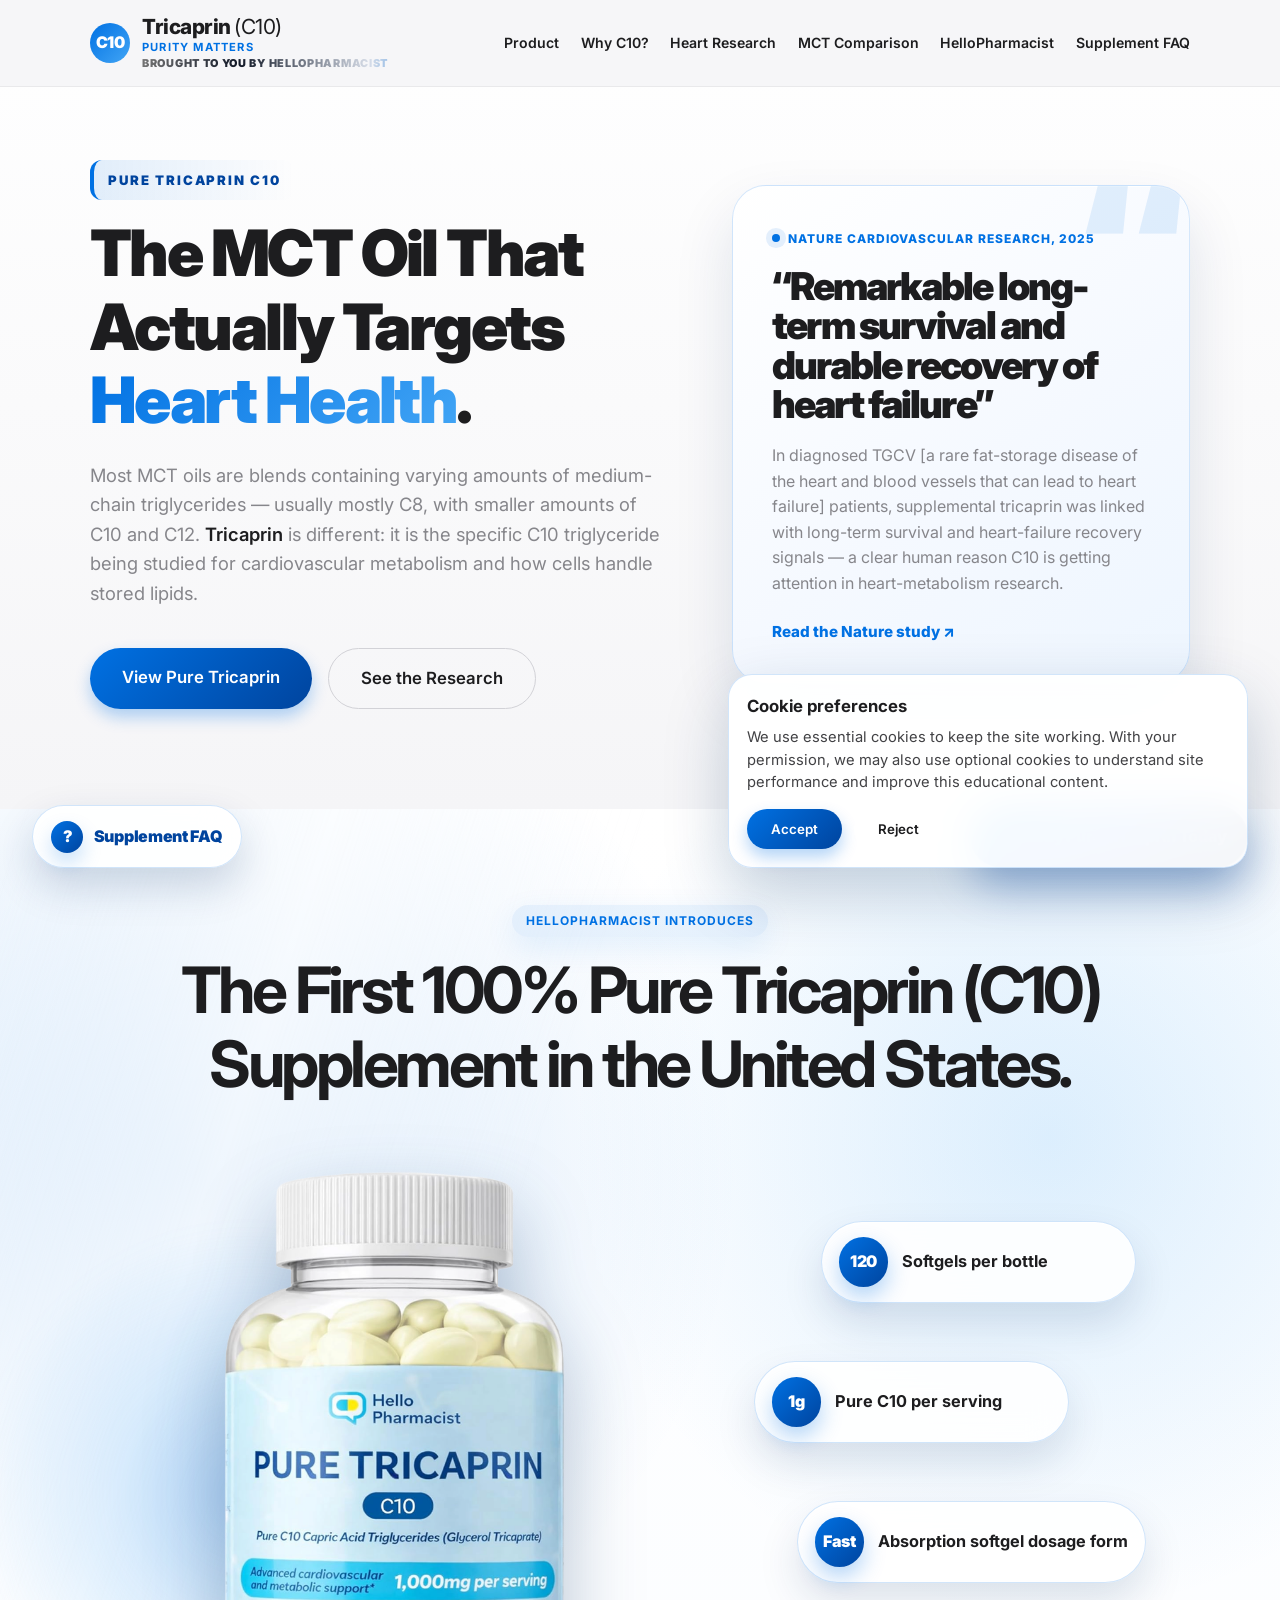
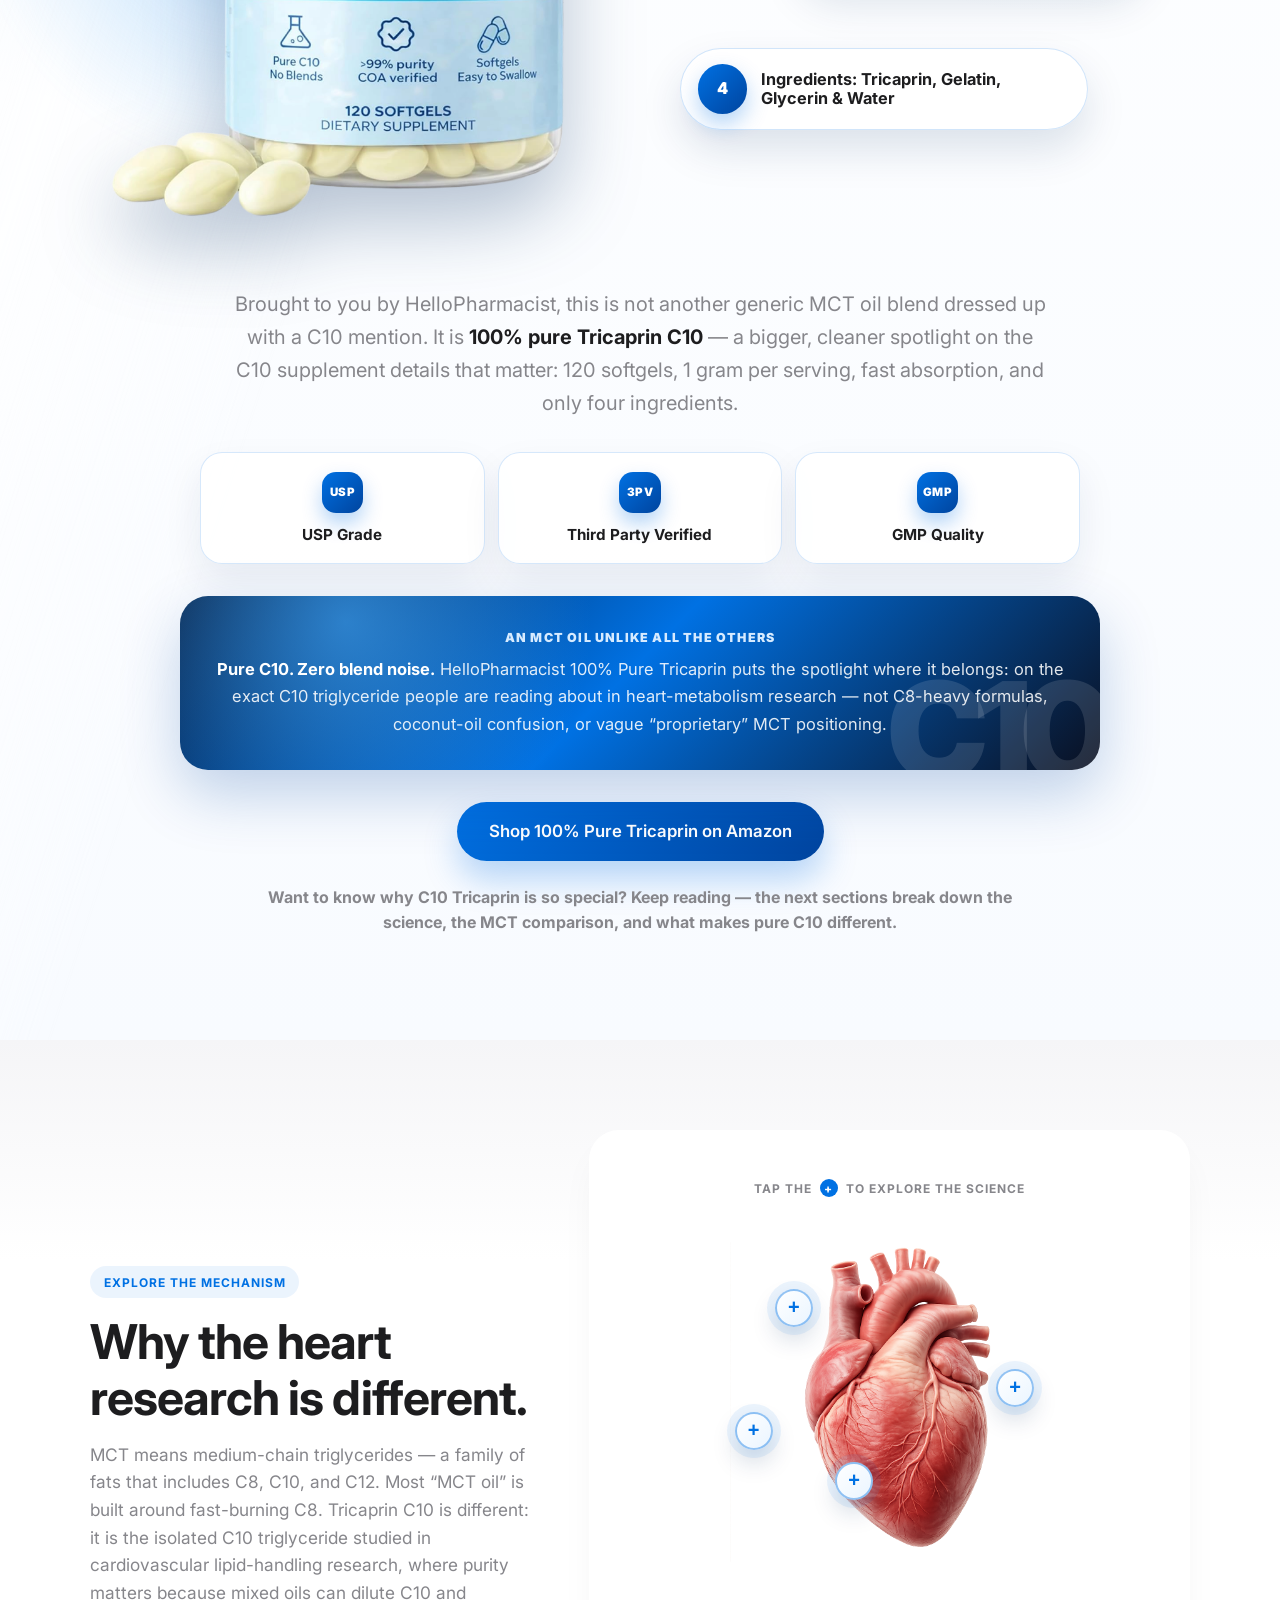
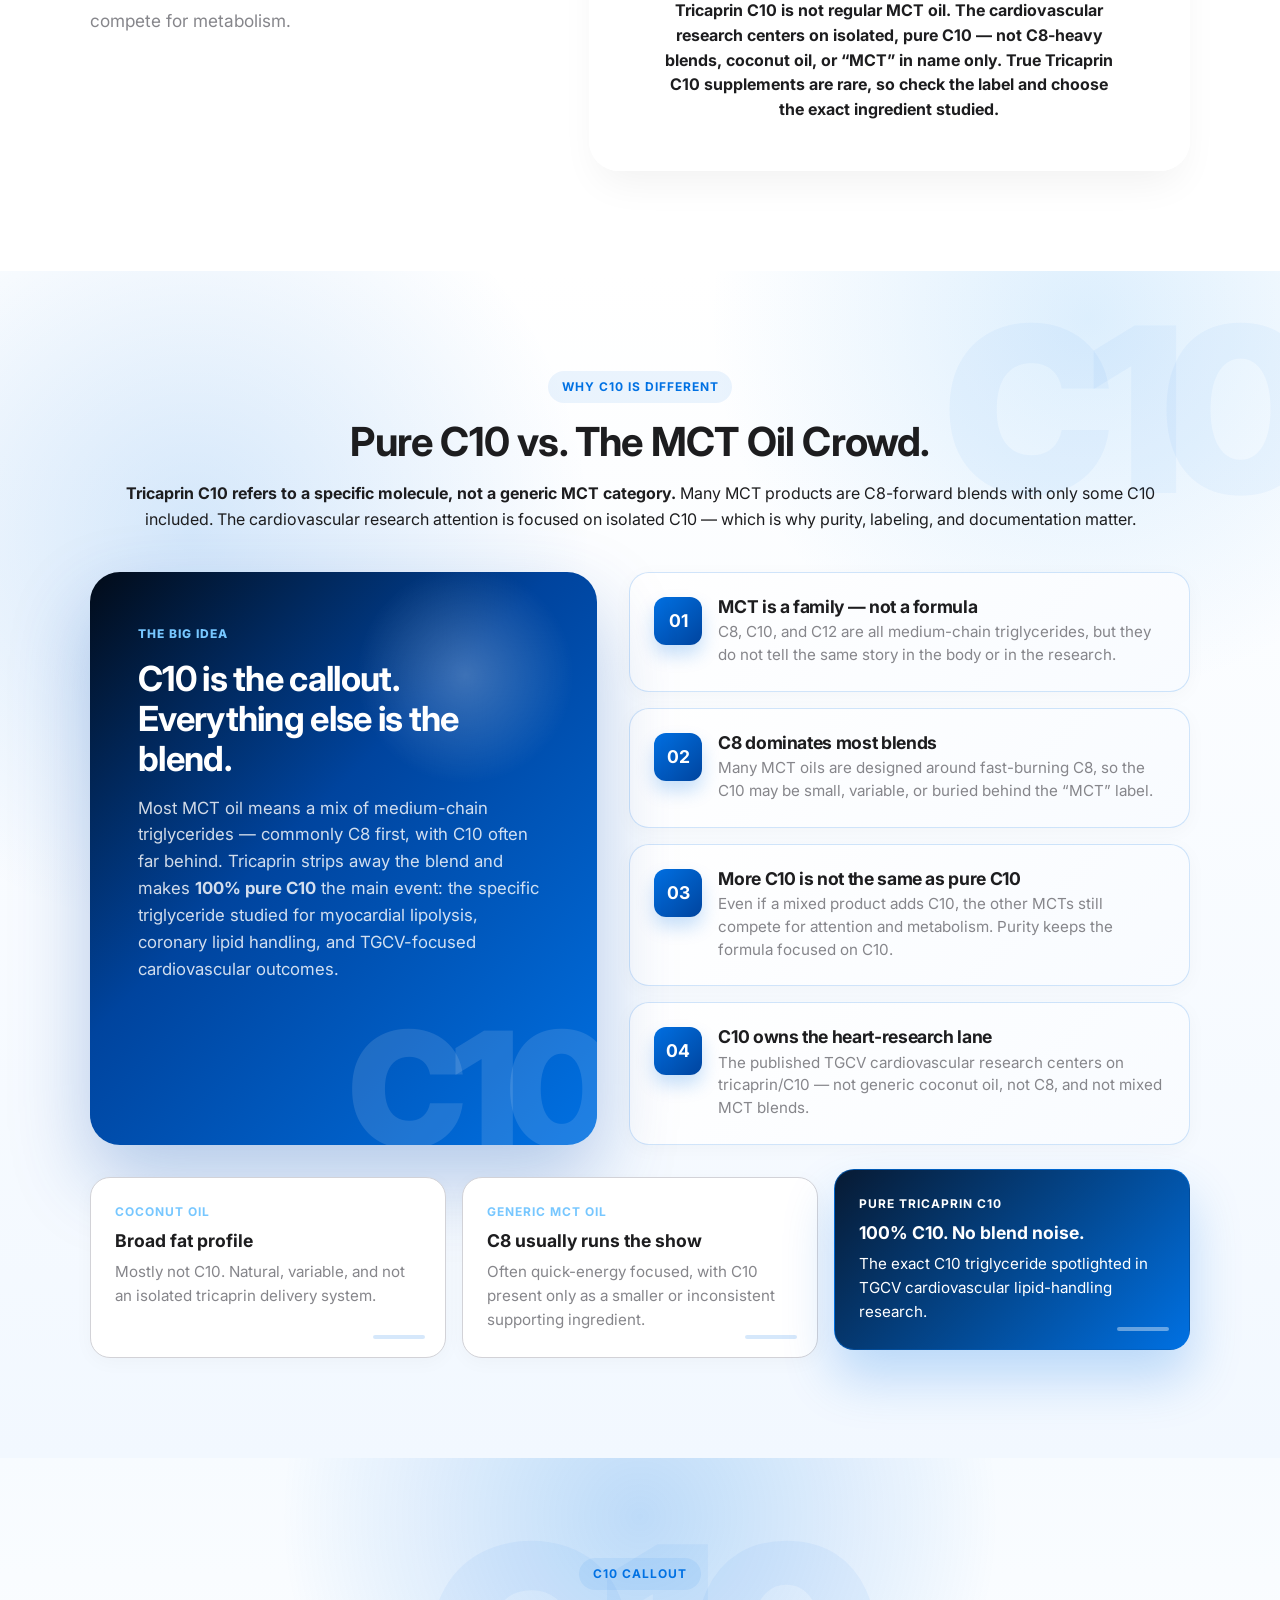
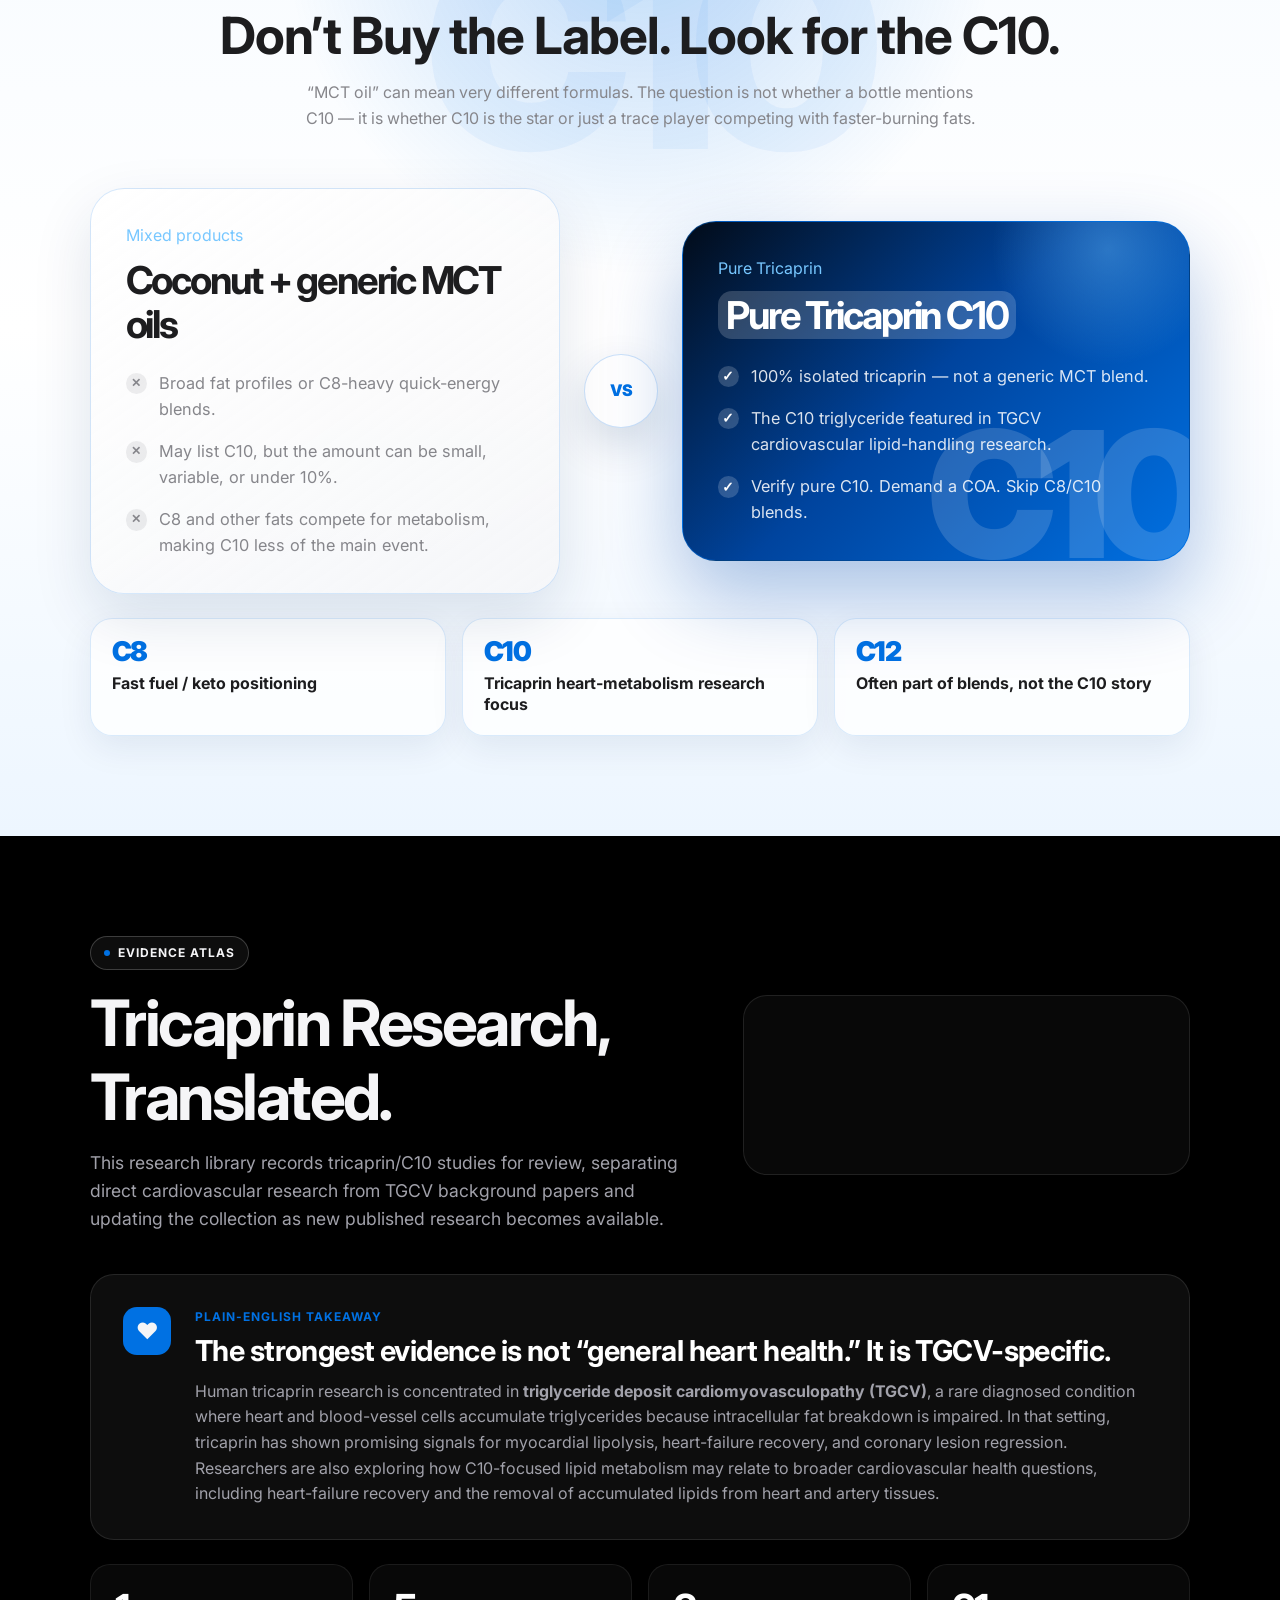
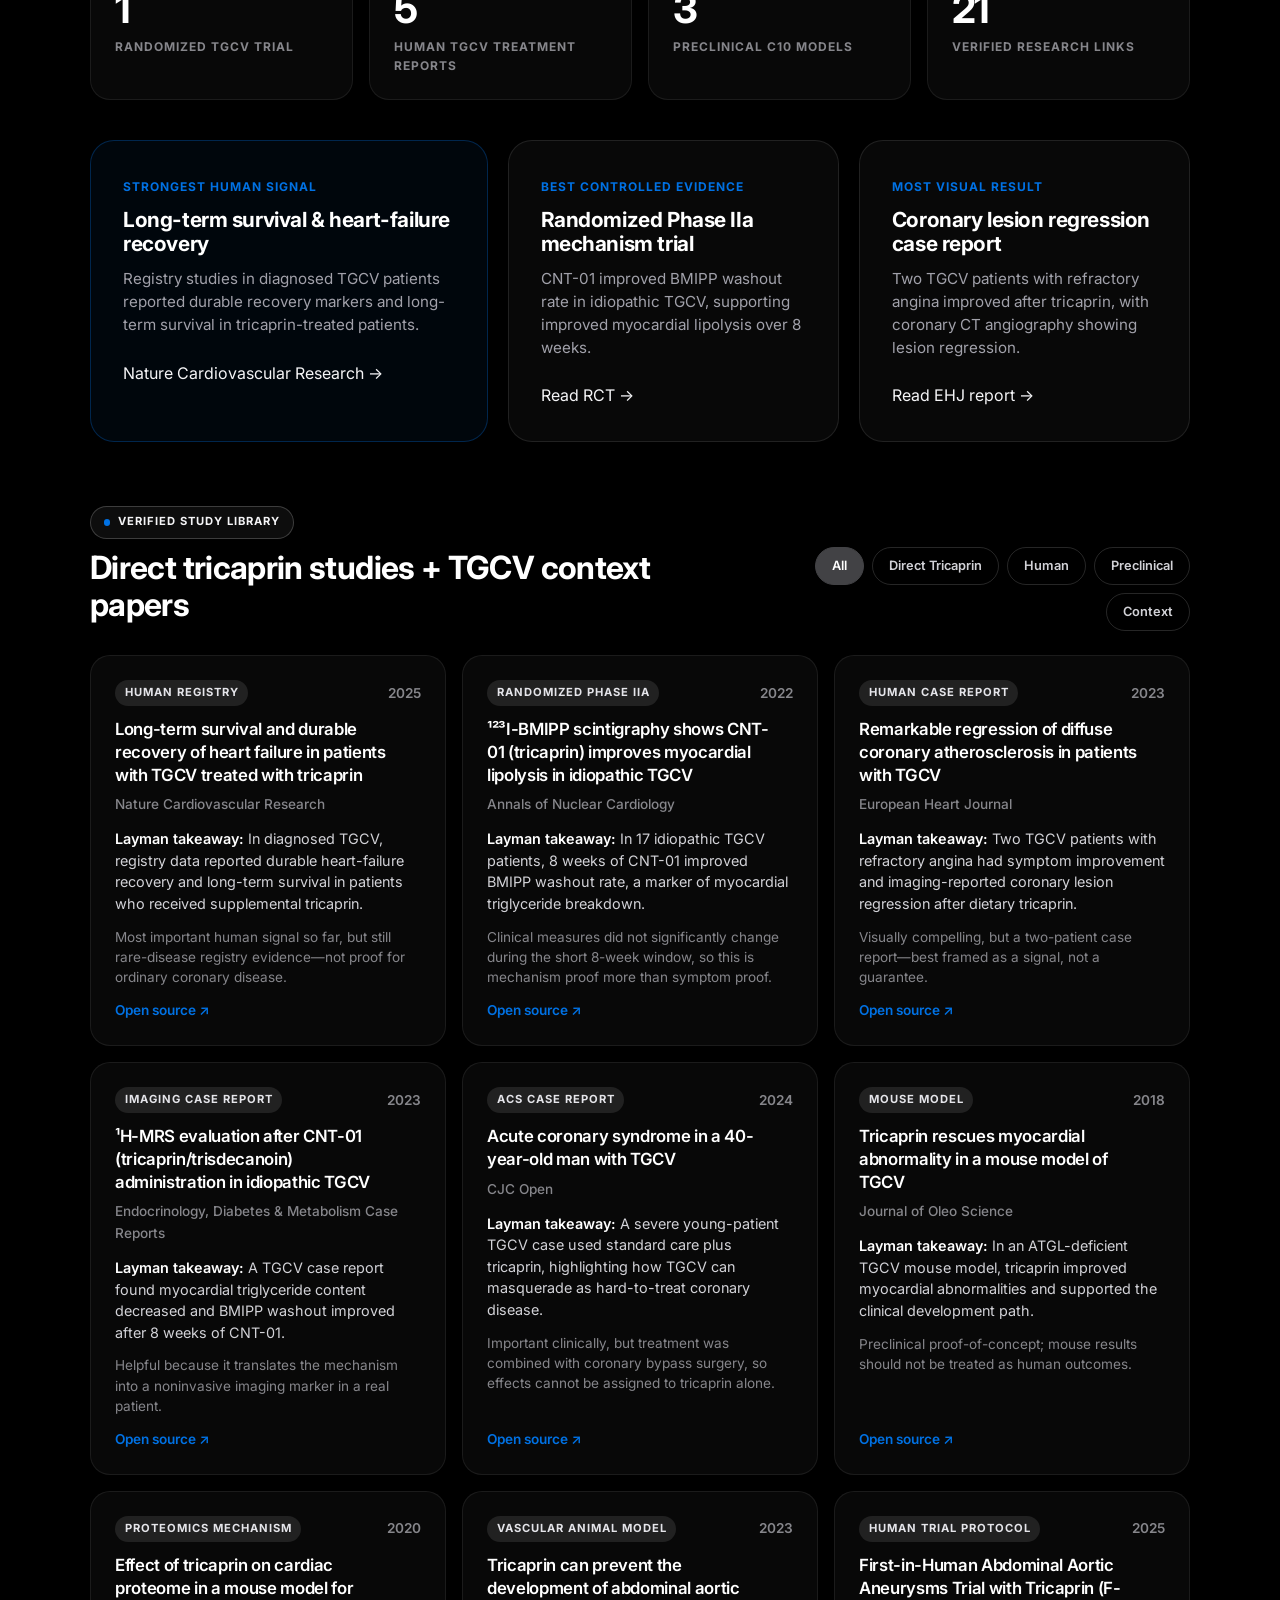
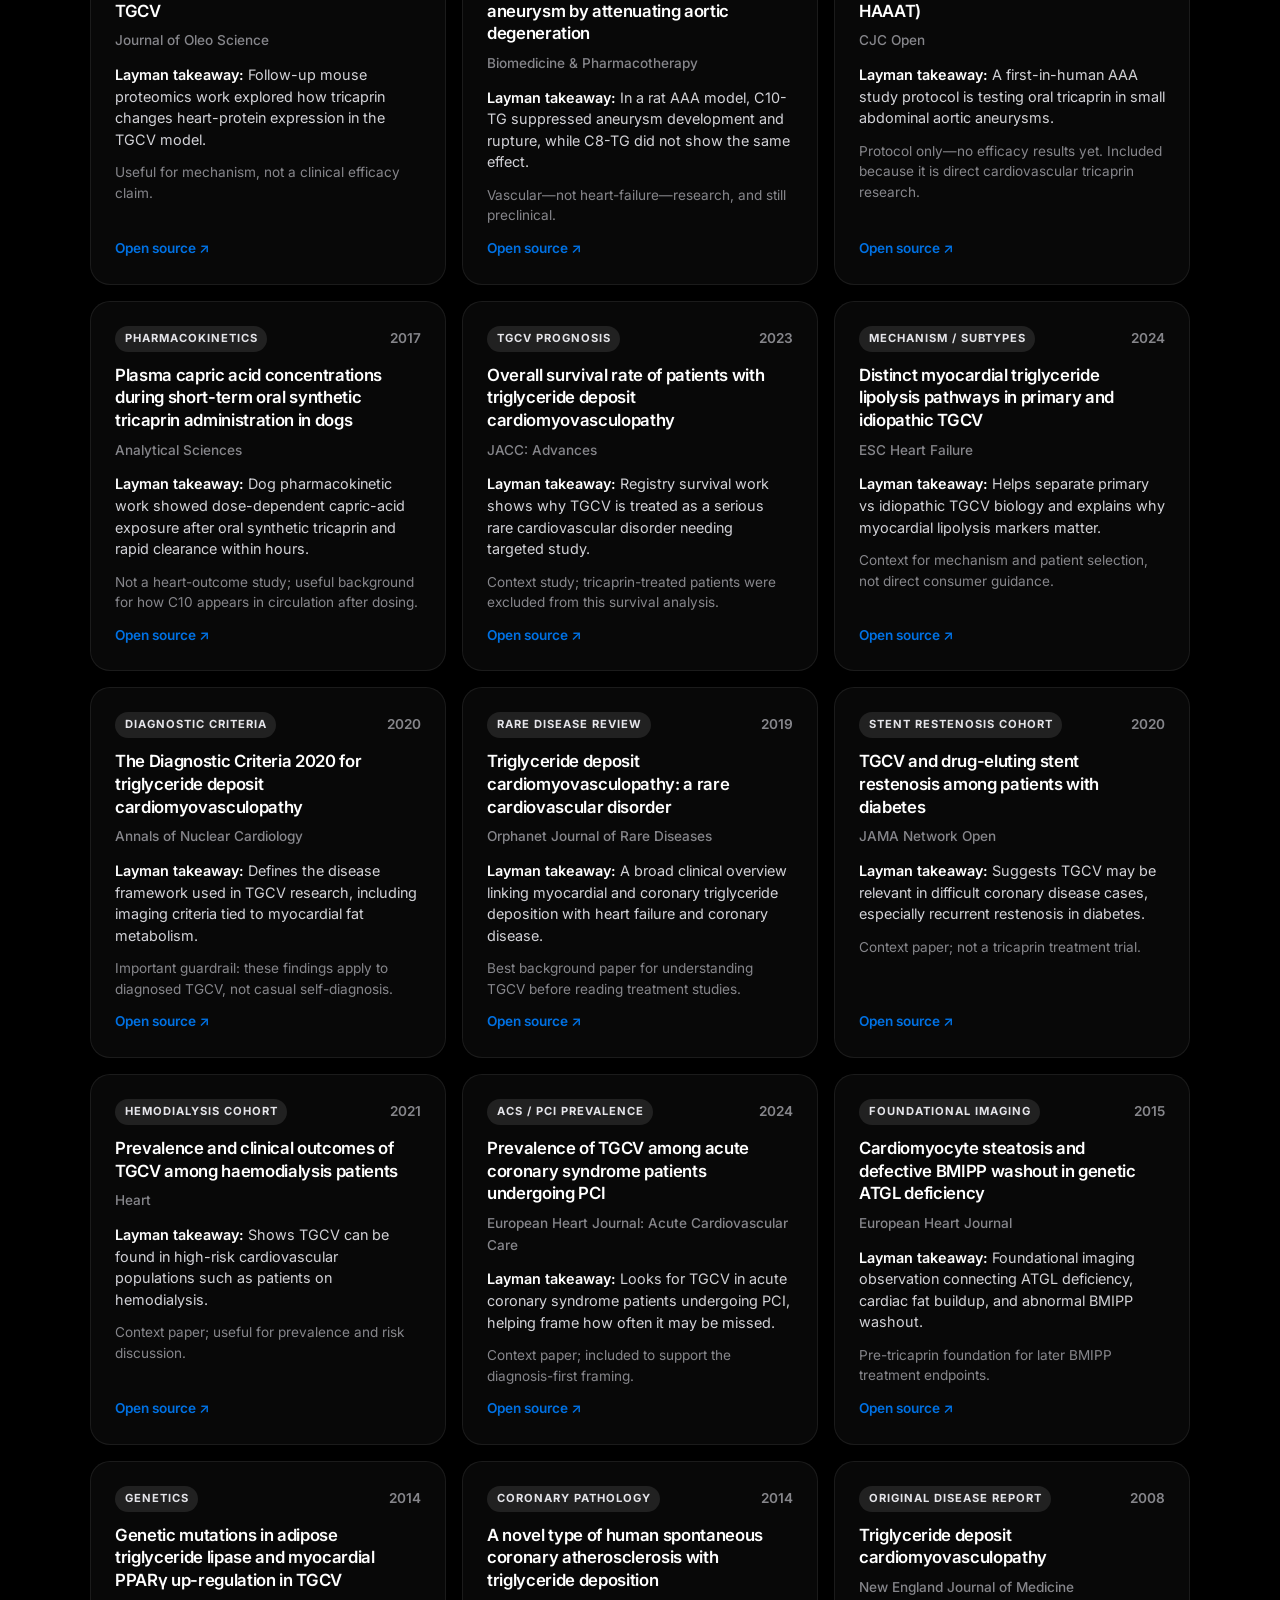
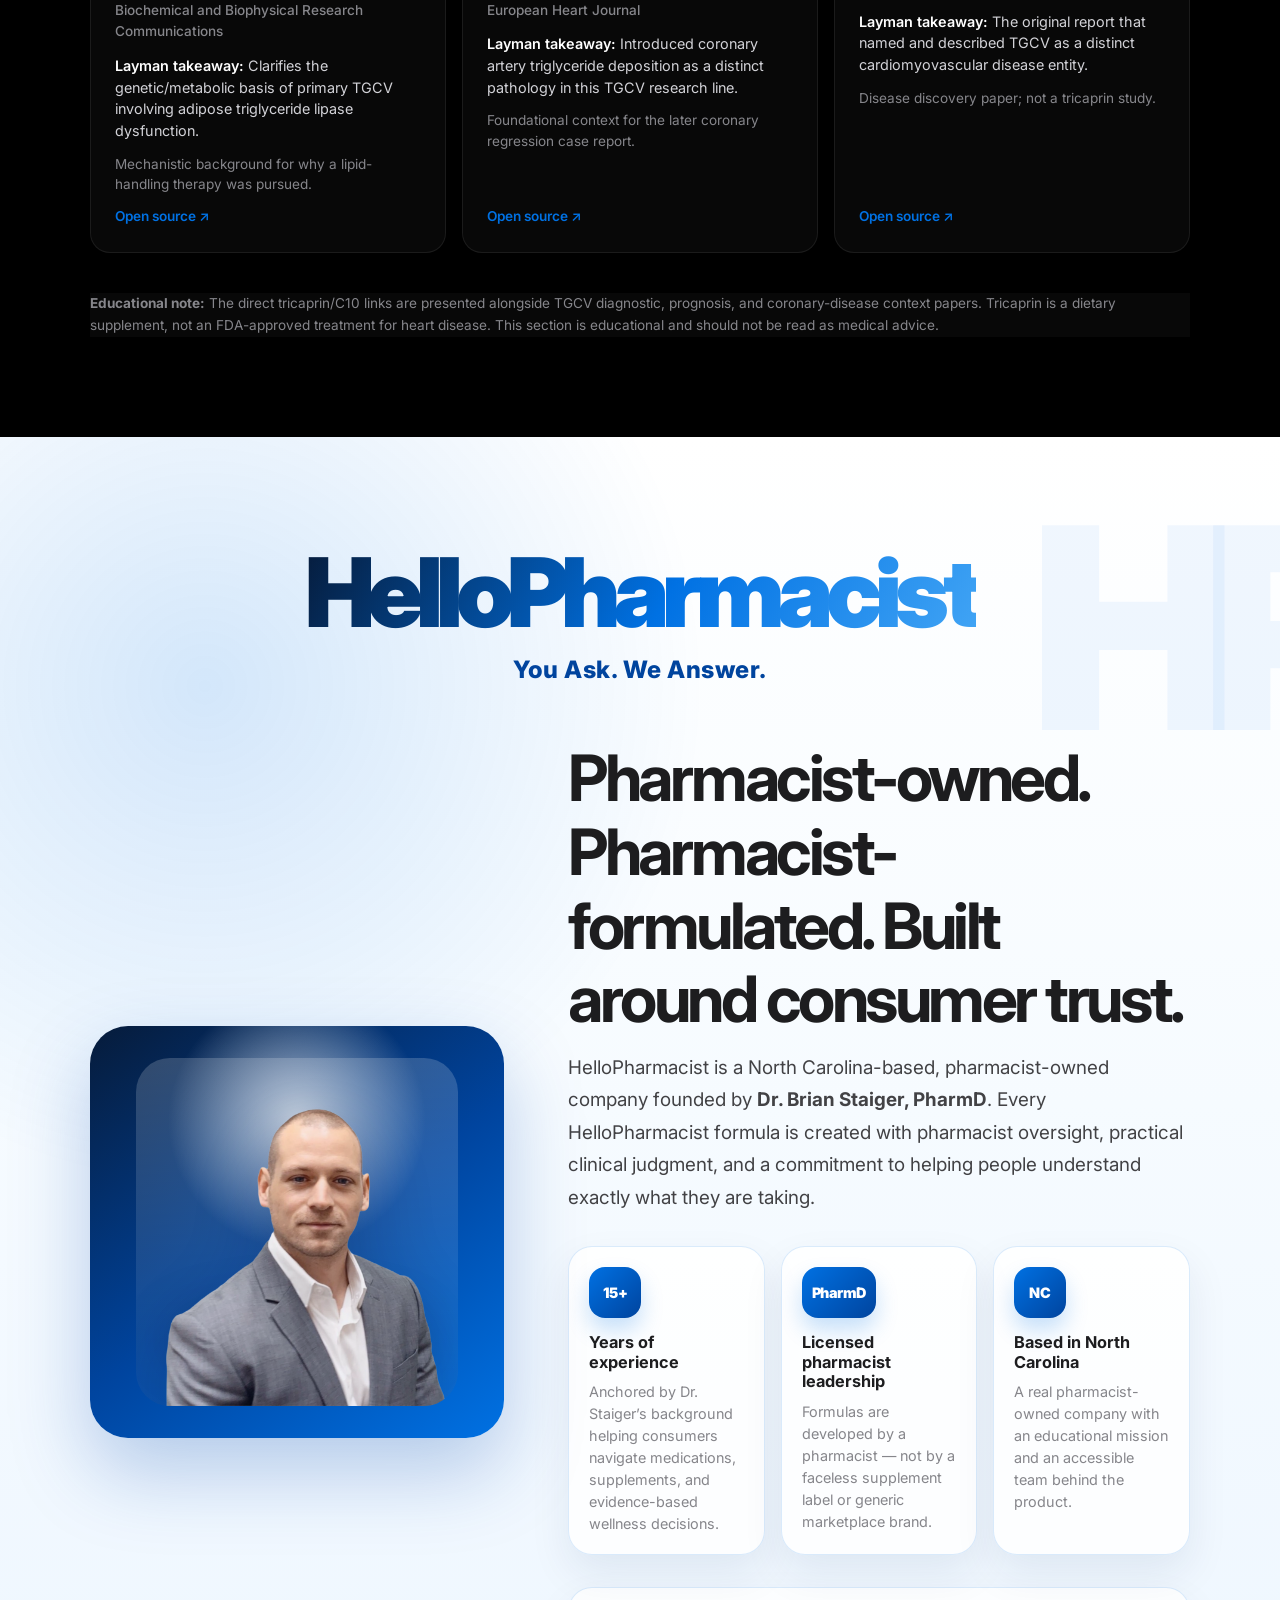
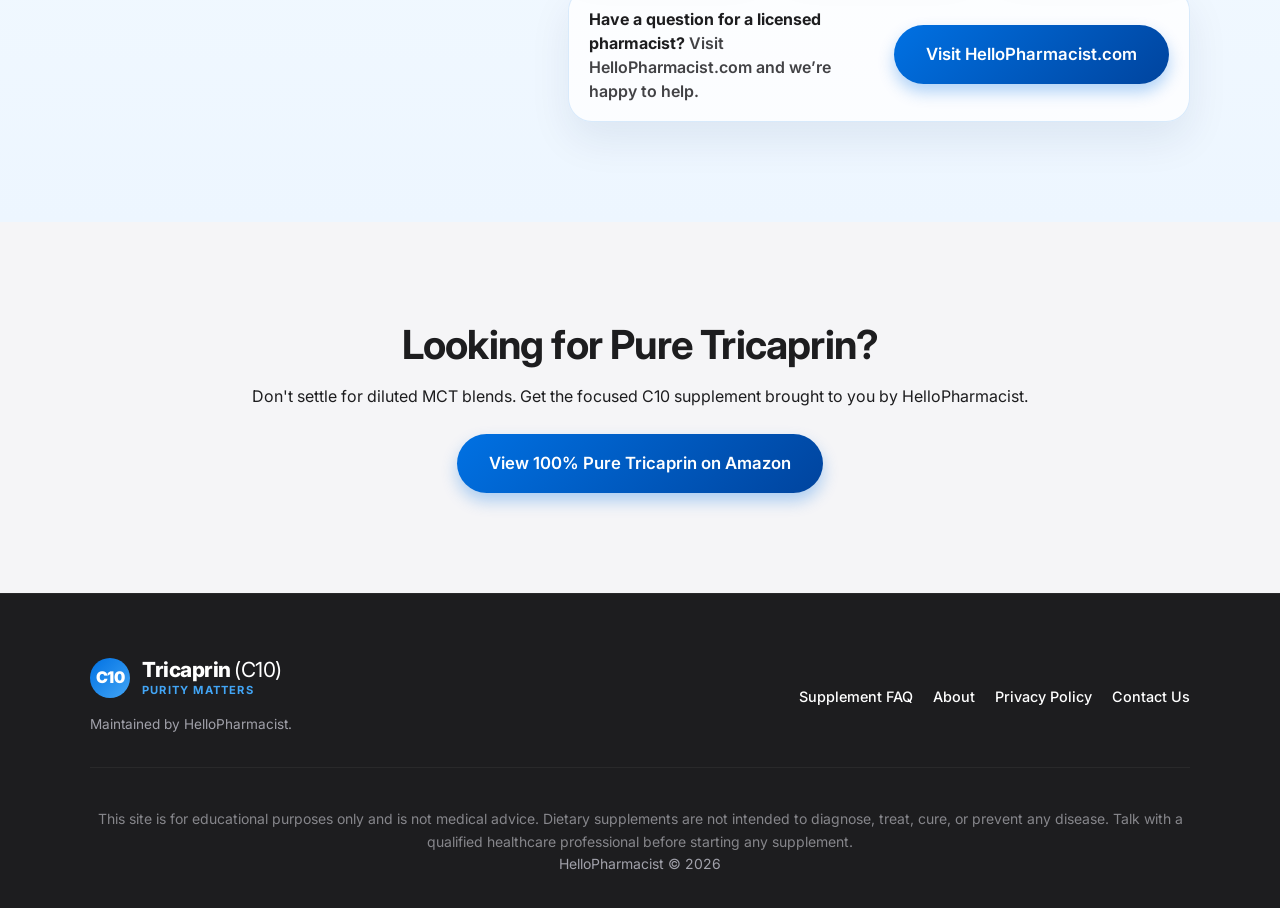
==== commit a83c7f31: "Fix HelloPharmacist image sizing and add favicon" ====
--- a/index.html
+++ b/index.html
@@ -3,6 +3,8 @@
 <head>
   <meta charset="UTF-8">
   <meta name="viewport" content="width=device-width, initial-scale=1.0">
+  <link rel="icon" type="image/png" href="assets/img/Tricaprin%20Icon.png">
+  <link rel="apple-touch-icon" href="assets/img/Tricaprin%20Icon.png">
   <title>Tricaprin (C10) | Purity Matters</title>
   <meta name="description" content="Discover Tricaprin C10, the specific medium-chain triglyceride backed by emerging cardiovascular metabolism research.">
   <link rel="stylesheet" href="assets/css/styles.css">
--- a/assets/css/styles.css
+++ b/assets/css/styles.css
@@ -736,11 +736,13 @@
 }
 .hello-portrait-card {
   position: relative;
-  align-self: stretch;
+  align-self: center;
   display: flex;
   align-items: flex-end;
   justify-content: center;
-  min-height: 620px;
+  width: min(100%, 520px);
+  min-height: 0;
+  margin: 0 auto;
   padding: clamp(1rem, 3vw, 2rem);
   border-radius: 38px;
   background:
@@ -767,6 +769,7 @@
   z-index: 1;
   width: min(92%, 420px);
   aspect-ratio: 1 / 1.08;
+  max-height: 520px;
   display: flex;
   align-items: flex-end;
   justify-content: center;
@@ -942,7 +945,7 @@
 
 @media (max-width: 992px) {
   .hello-grid { grid-template-columns: 1fr; }
-  .hello-portrait-card { min-height: 560px; max-width: 620px; width: 100%; margin: 0 auto; }
+  .hello-portrait-card { max-width: 620px; width: 100%; margin: 0 auto; }
   .hello-copy { text-align: center; }
   .hello-copy h2, .hello-lede { margin-left: auto; margin-right: auto; }
   .hello-trust-panel { text-align: left; }
@@ -956,7 +959,7 @@
 
 @media (max-width: 560px) {
   .hello-section { padding: 70px 0; }
-  .hello-portrait-card { min-height: 460px; border-radius: 28px; }
+  .hello-portrait-card { border-radius: 28px; }
   .hello-portrait-frame { width: min(94%, 360px); }
   .hello-portrait { width: 100%; }
   .hello-founder-badge { border-radius: 20px; }
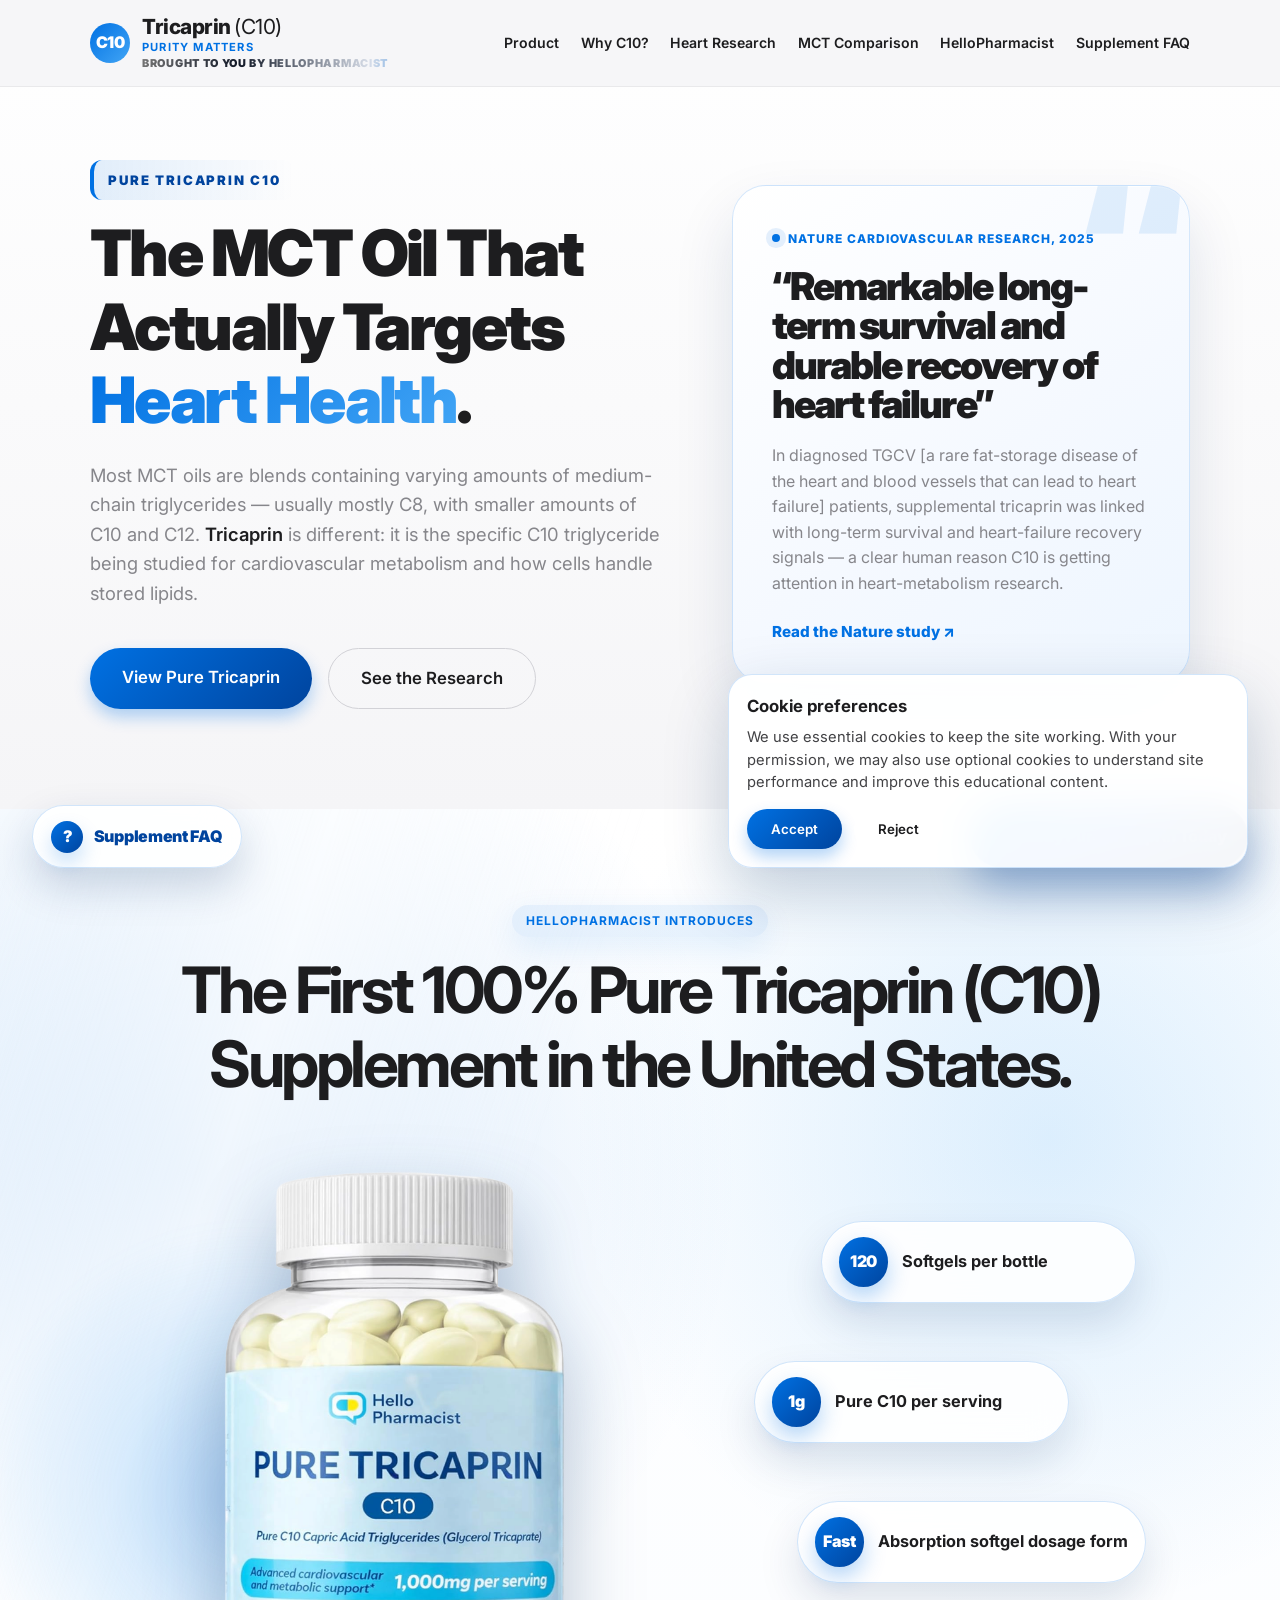
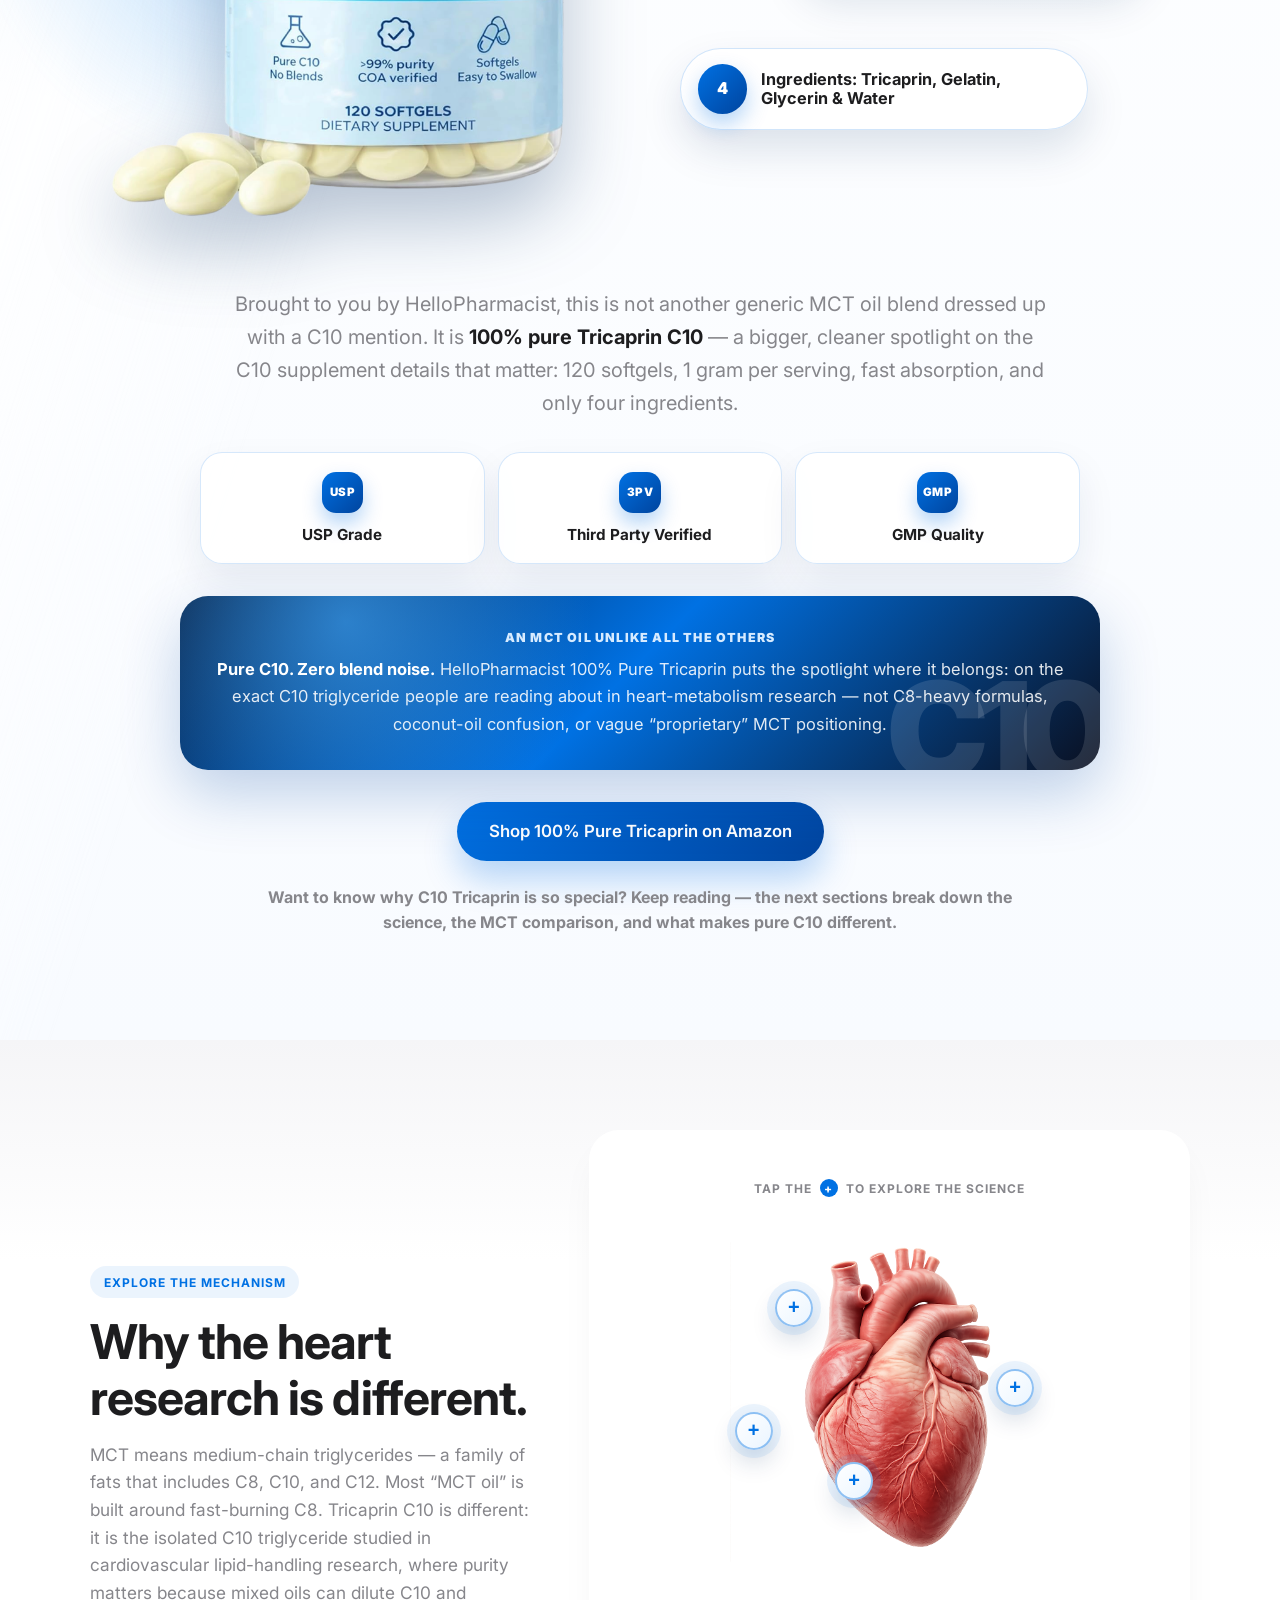
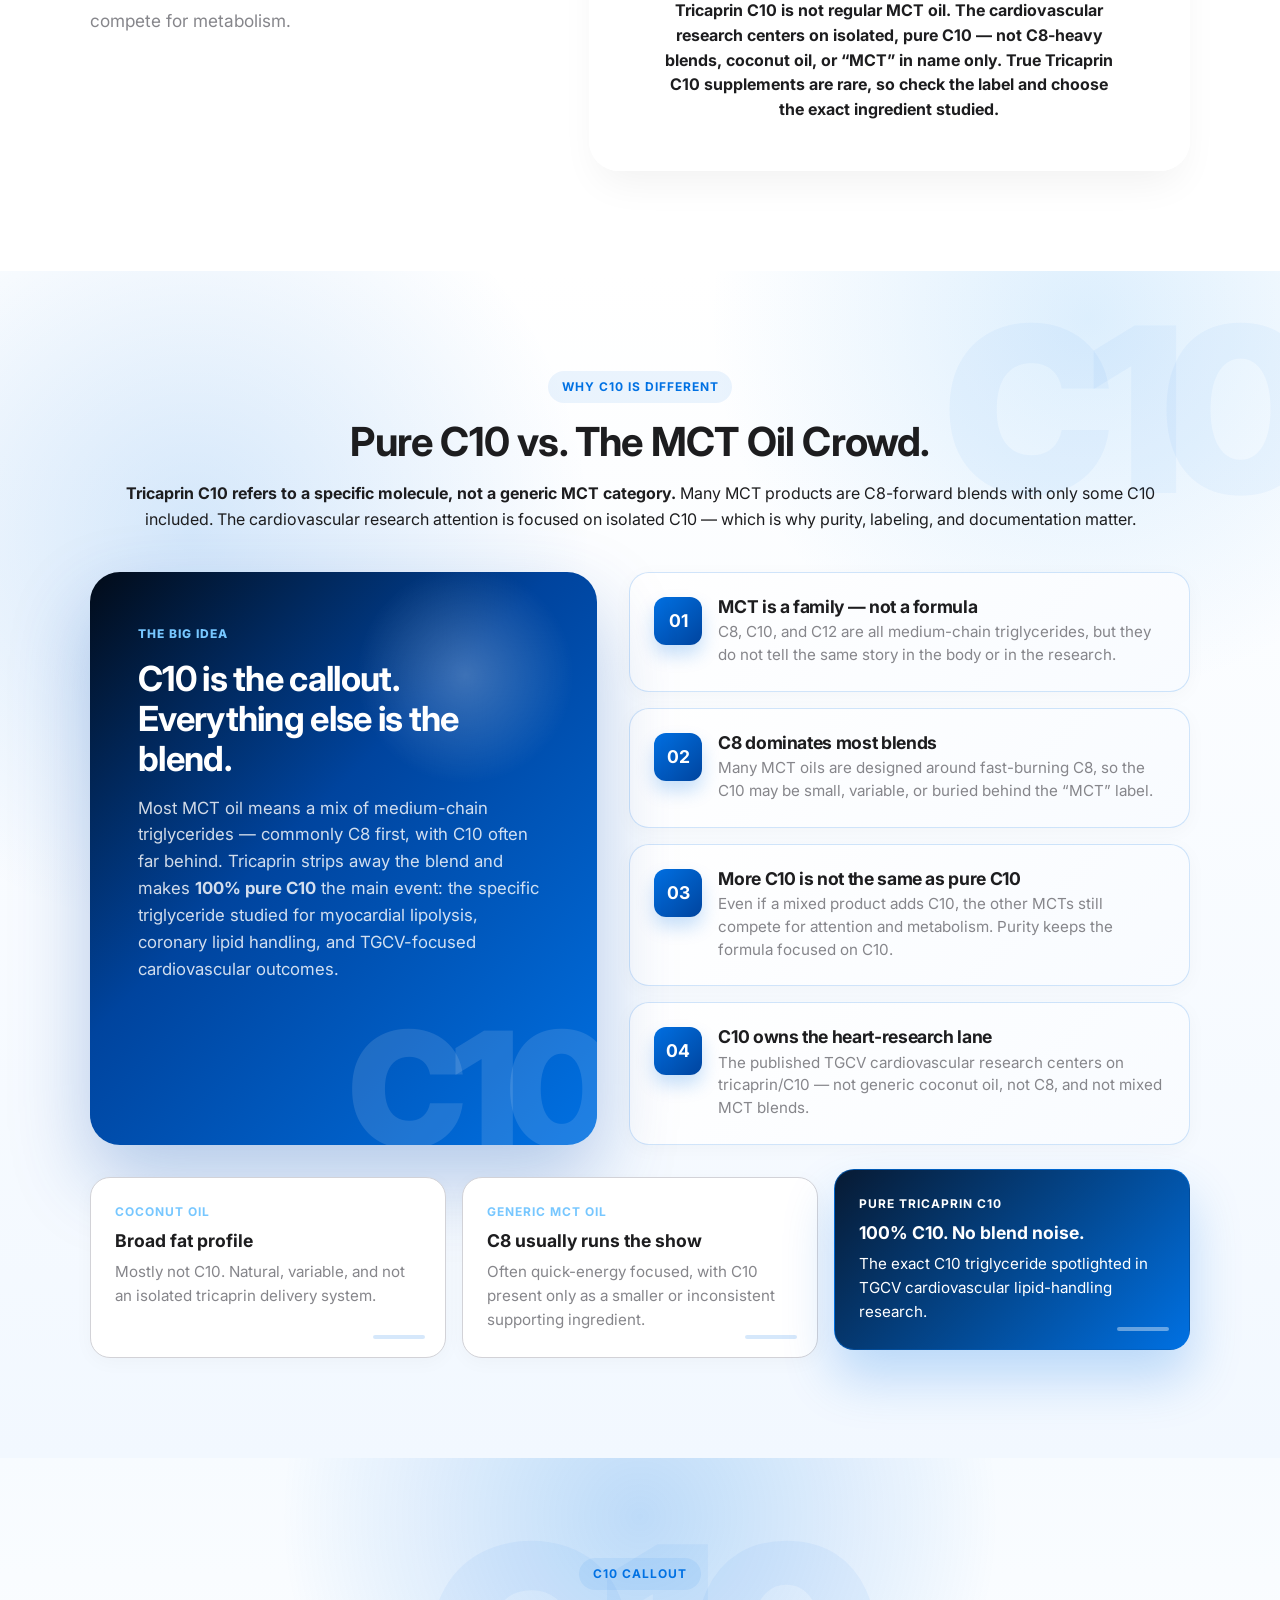
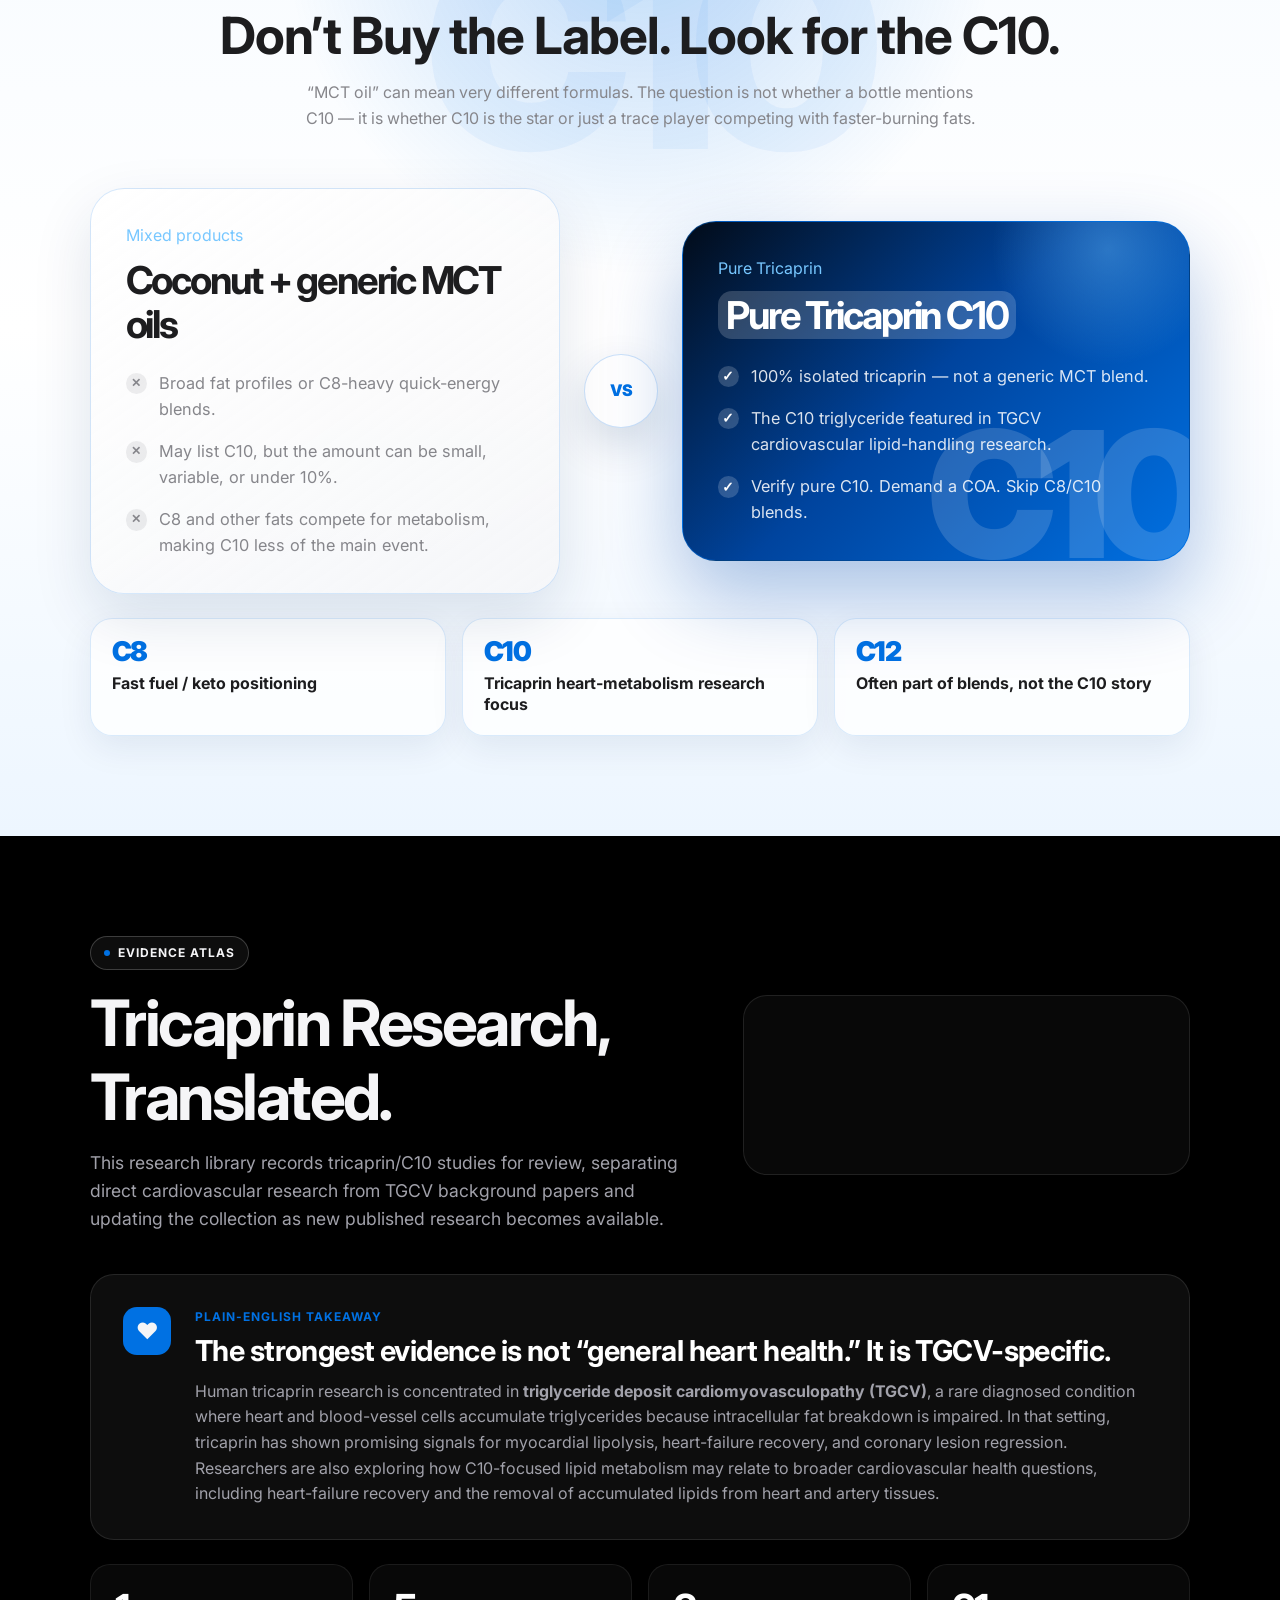
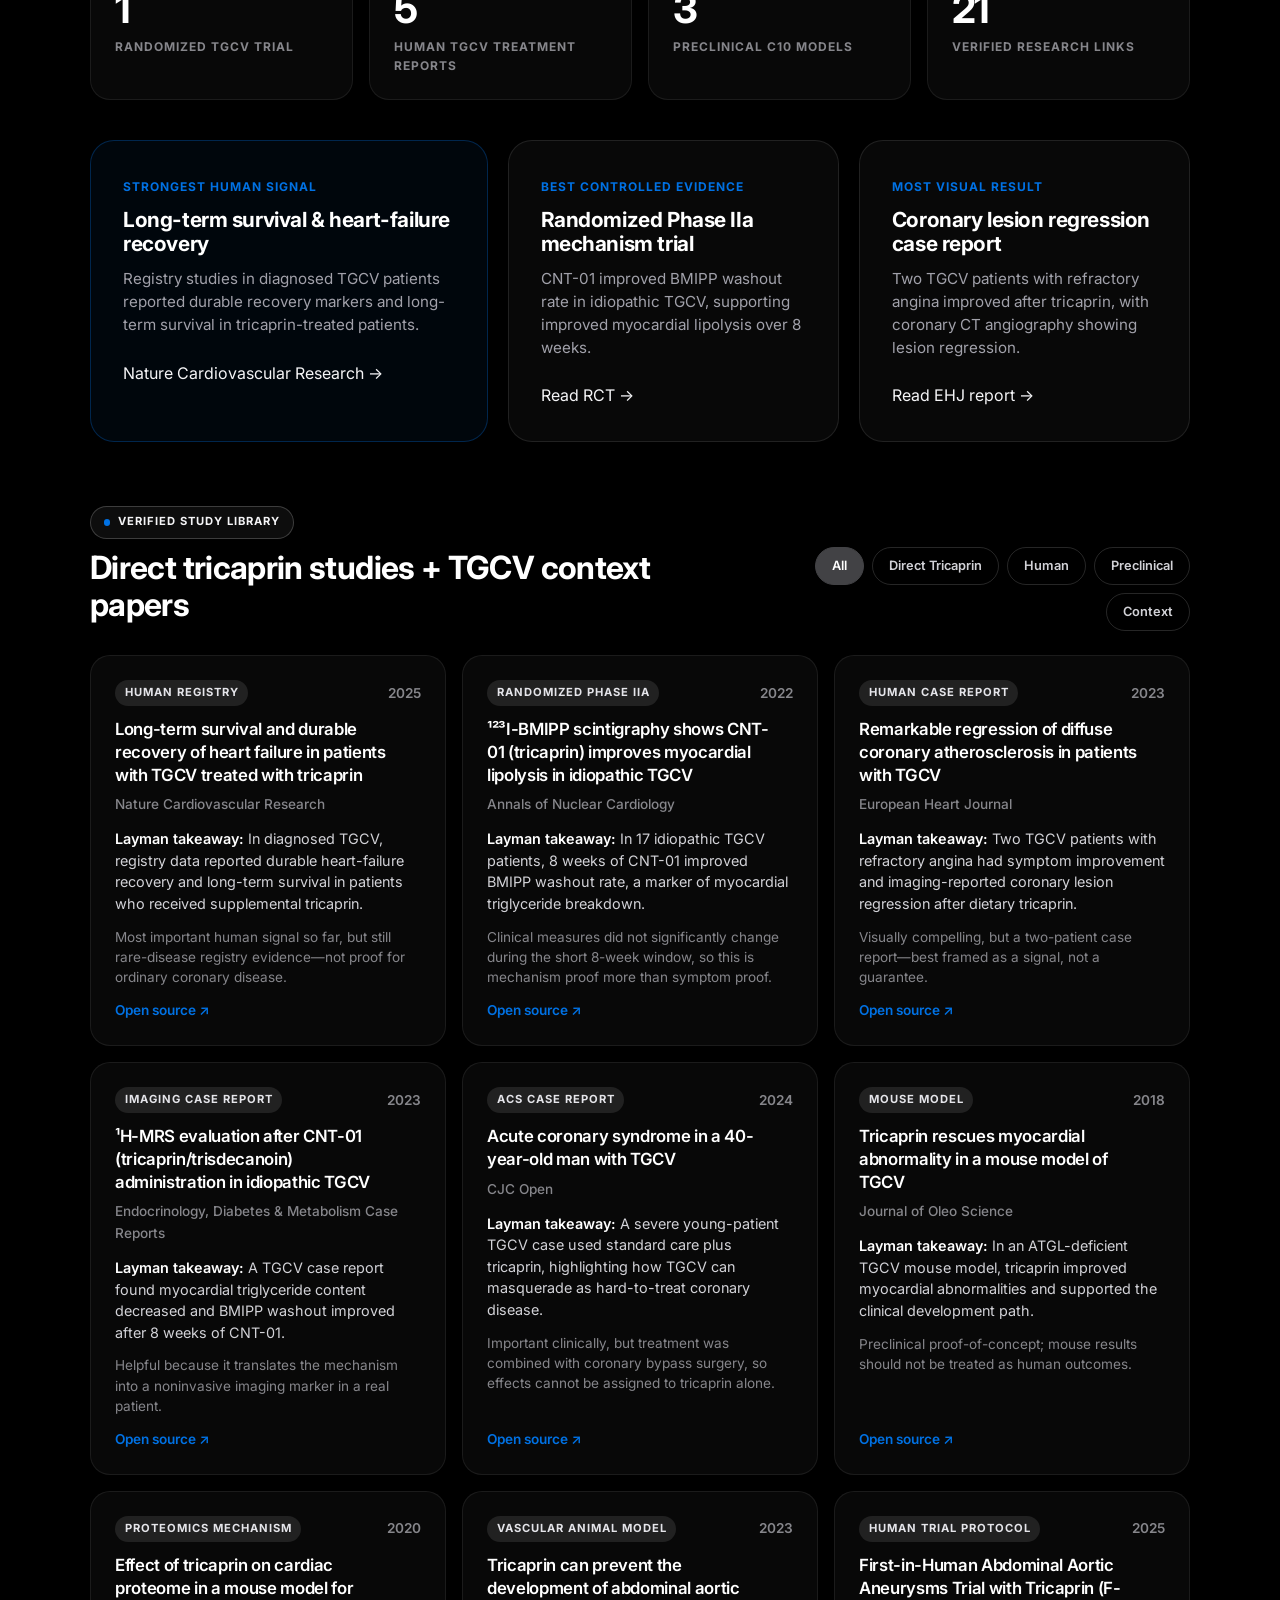
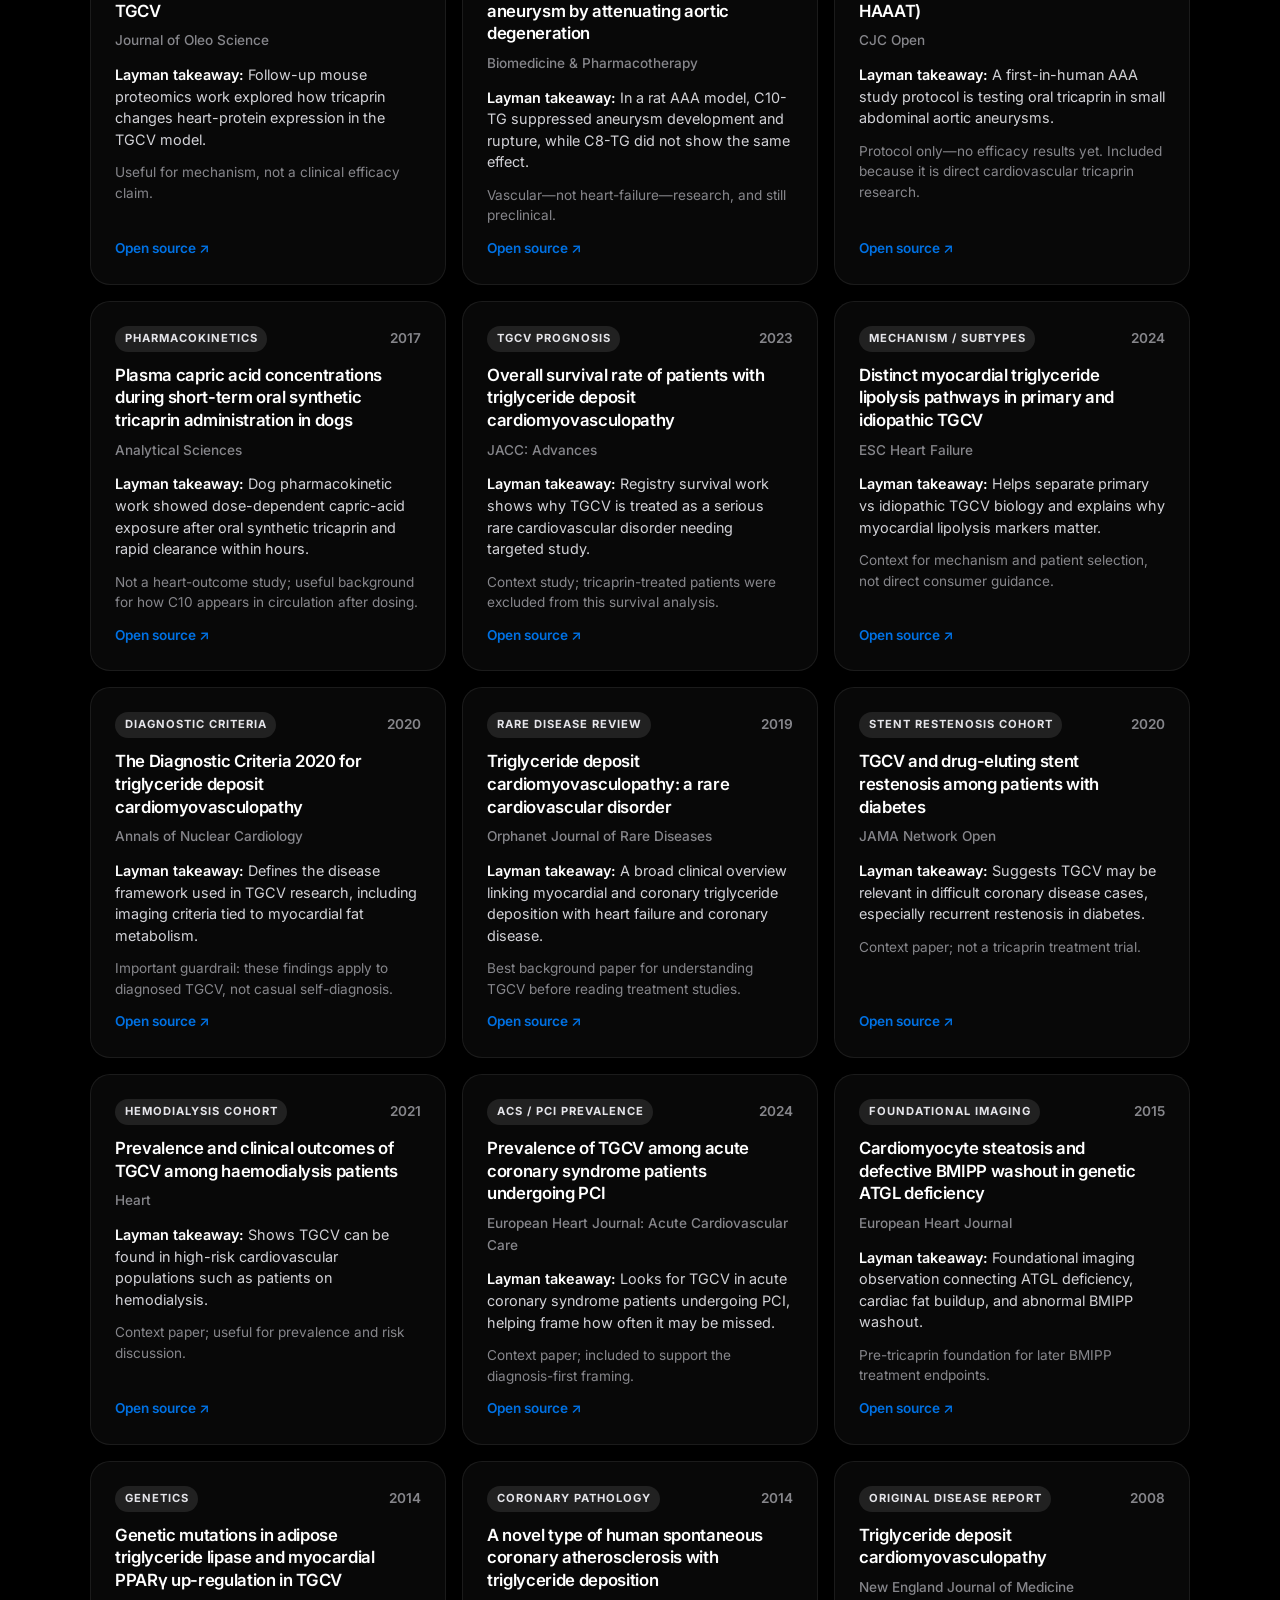
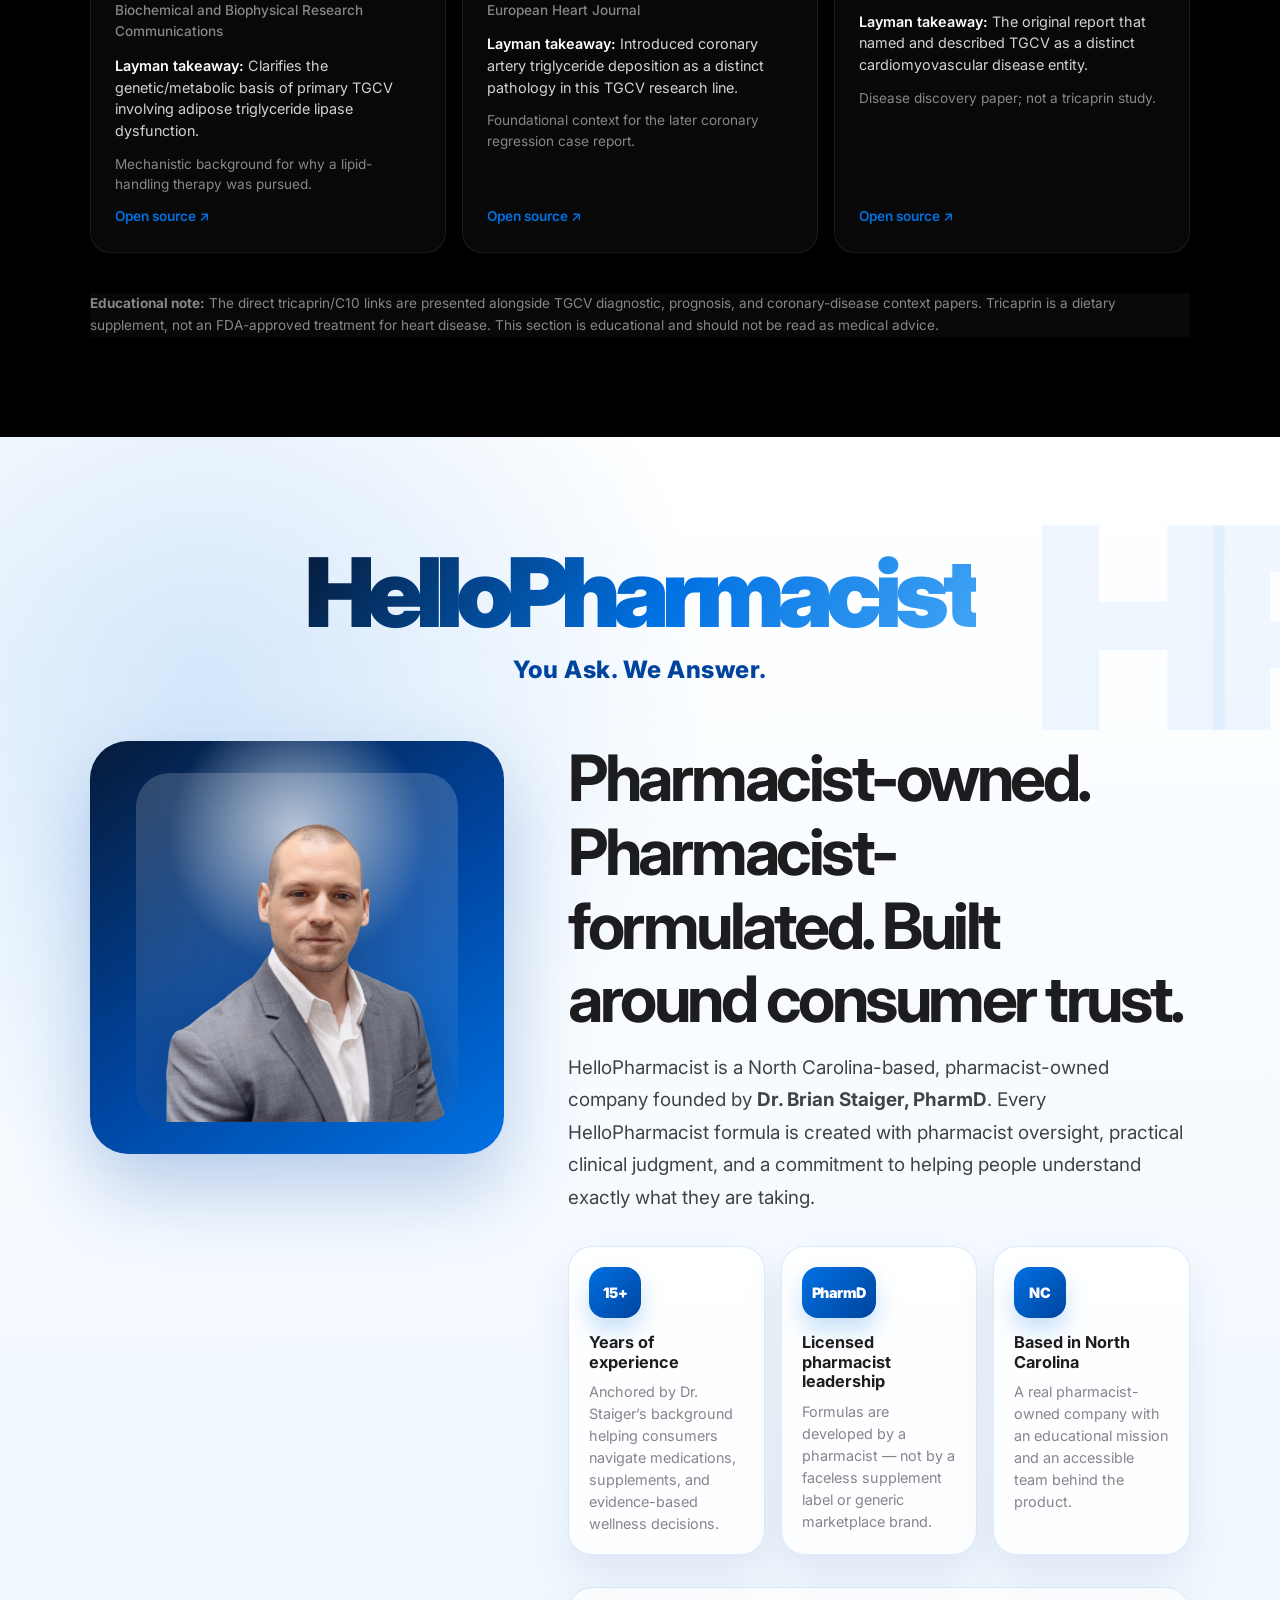
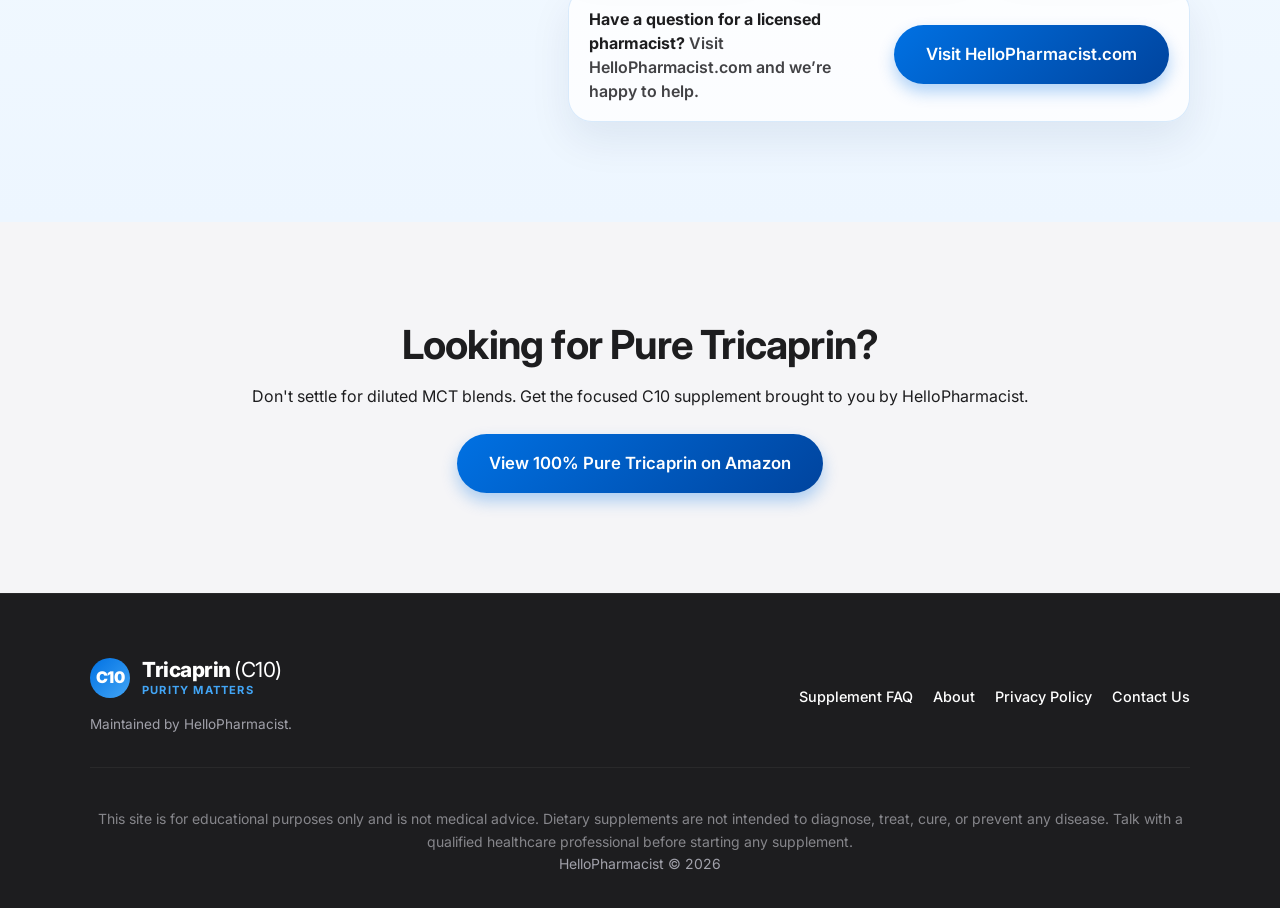
==== commit b5fd4296: "Use clean URLs for site links" ====
--- a/index.html
+++ b/index.html
@@ -7,6 +7,7 @@
   <link rel="apple-touch-icon" href="assets/img/Tricaprin%20Icon.png">
   <title>Tricaprin (C10) | Purity Matters</title>
   <meta name="description" content="Discover Tricaprin C10, the specific medium-chain triglyceride backed by emerging cardiovascular metabolism research.">
+  <link rel="canonical" href="https://tricaprin-c10.com/">
   <link rel="stylesheet" href="assets/css/styles.css">
   <link href="https://fonts.googleapis.com/css2?family=Inter:wght@400;500;600;700;900&display=swap" rel="stylesheet">
   <script defer src="assets/js/main.js"></script>
@@ -29,7 +30,7 @@
         <a href="#research">Heart Research</a>
         <a href="#compare">MCT Comparison</a>
         <a href="#hello-pharmacist">HelloPharmacist</a>
-        <a href="faq.html">Supplement FAQ</a>
+        <a href="/faq">Supplement FAQ</a>
       </div>
       <button class="mobile-menu-toggle" type="button" aria-label="Open section menu" aria-expanded="false" aria-controls="site-menu">
         <span class="hamburger-line"></span>
@@ -657,7 +658,7 @@
     <span>Buy Pure Tricaprin Today</span>
   </a>
 
-  <a href="faq.html" class="floating-faq-btn" aria-label="Open the Tricaprin supplement FAQ">
+  <a href="/faq" class="floating-faq-btn" aria-label="Open the Tricaprin supplement FAQ">
     <span class="floating-faq-icon">?</span>
     <span>Supplement FAQ</span>
   </a>
@@ -675,10 +676,10 @@
         <p>Maintained by HelloPharmacist.</p>
       </div>
       <div class="footer-links">
-        <a href="faq.html">Supplement FAQ</a>
-        <a href="about.html">About</a>
-        <a href="privacy.html">Privacy Policy</a>
-        <a href="contact.html">Contact Us</a>
+        <a href="/faq">Supplement FAQ</a>
+        <a href="/about">About</a>
+        <a href="/privacy">Privacy Policy</a>
+        <a href="/contact">Contact Us</a>
       </div>
     </div>
     <div class="container text-center mt-4">
--- a/assets/css/styles.css
+++ b/assets/css/styles.css
@@ -732,11 +732,11 @@
   display: grid;
   grid-template-columns: minmax(280px, 0.9fr) minmax(0, 1.35fr);
   gap: clamp(2rem, 5vw, 4rem);
-  align-items: center;
+  align-items: start;
 }
 .hello-portrait-card {
   position: relative;
-  align-self: center;
+  align-self: start;
   display: flex;
   align-items: flex-end;
   justify-content: center;
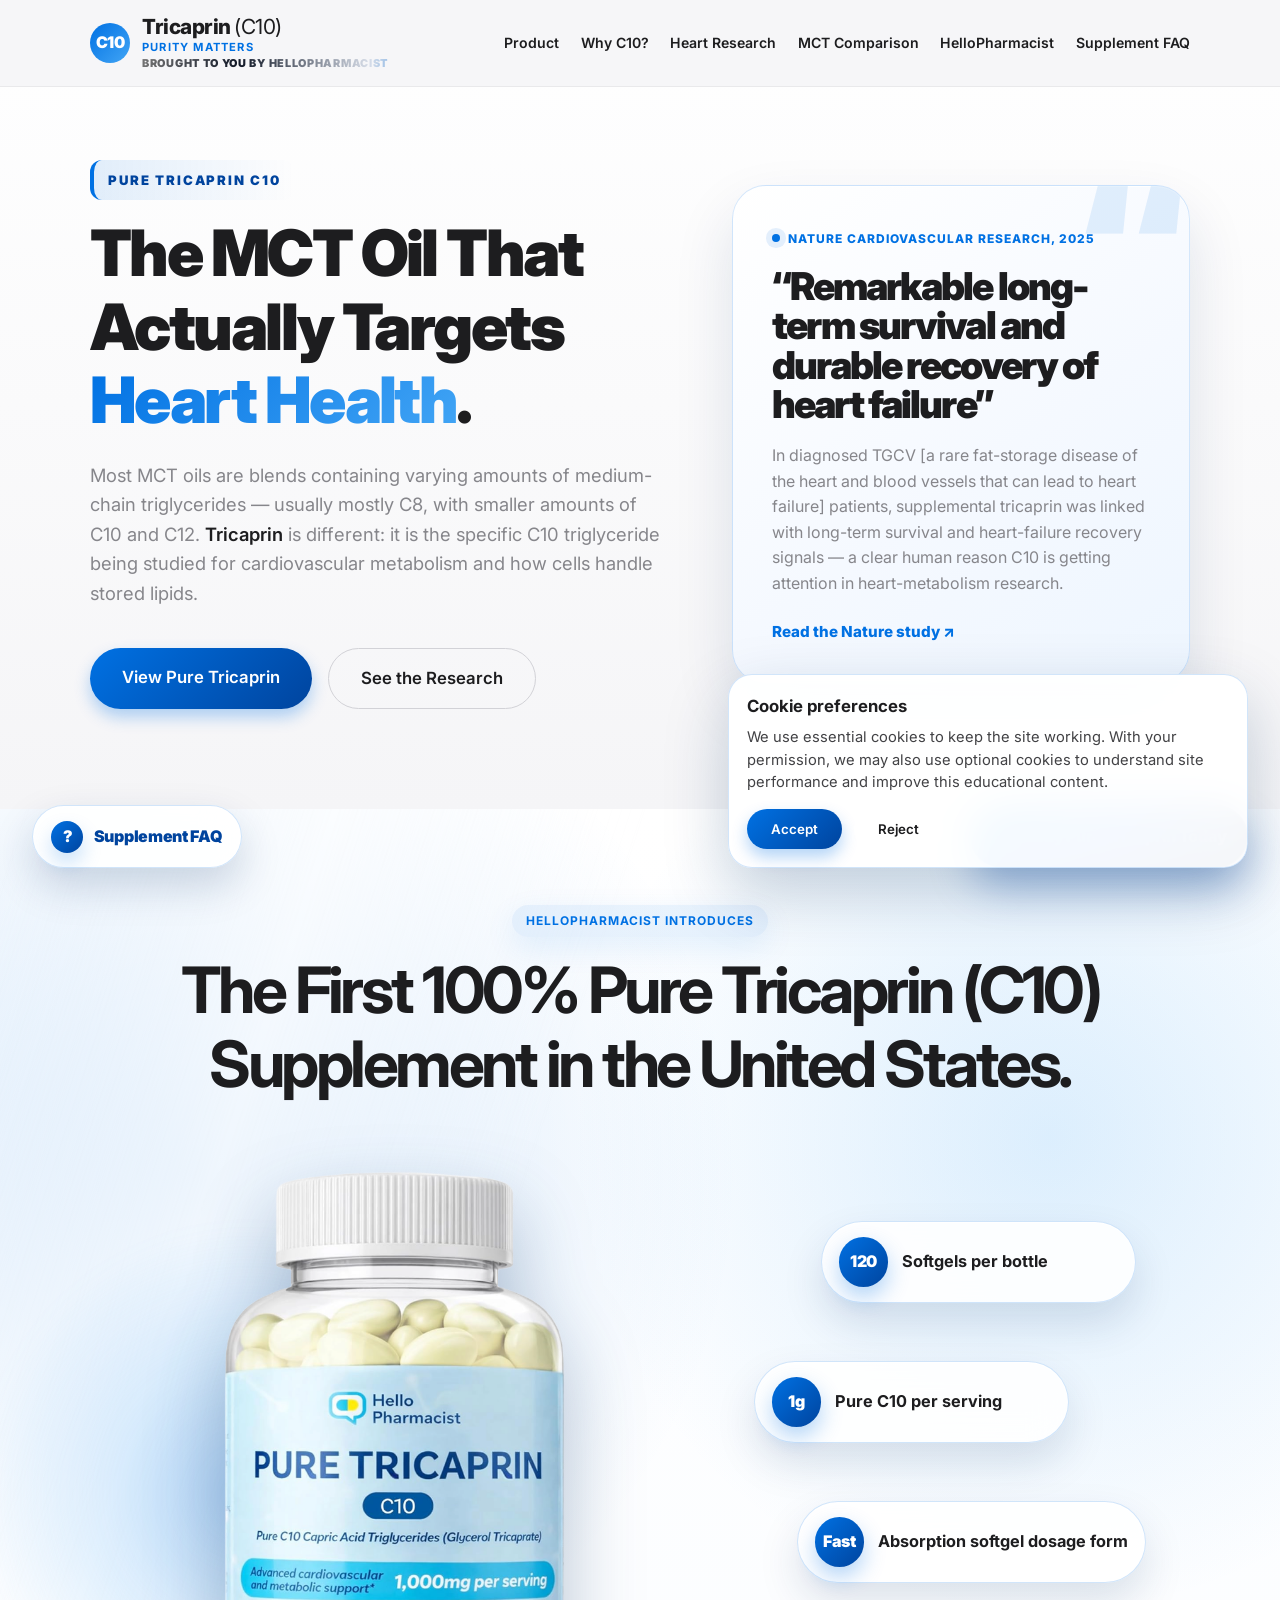
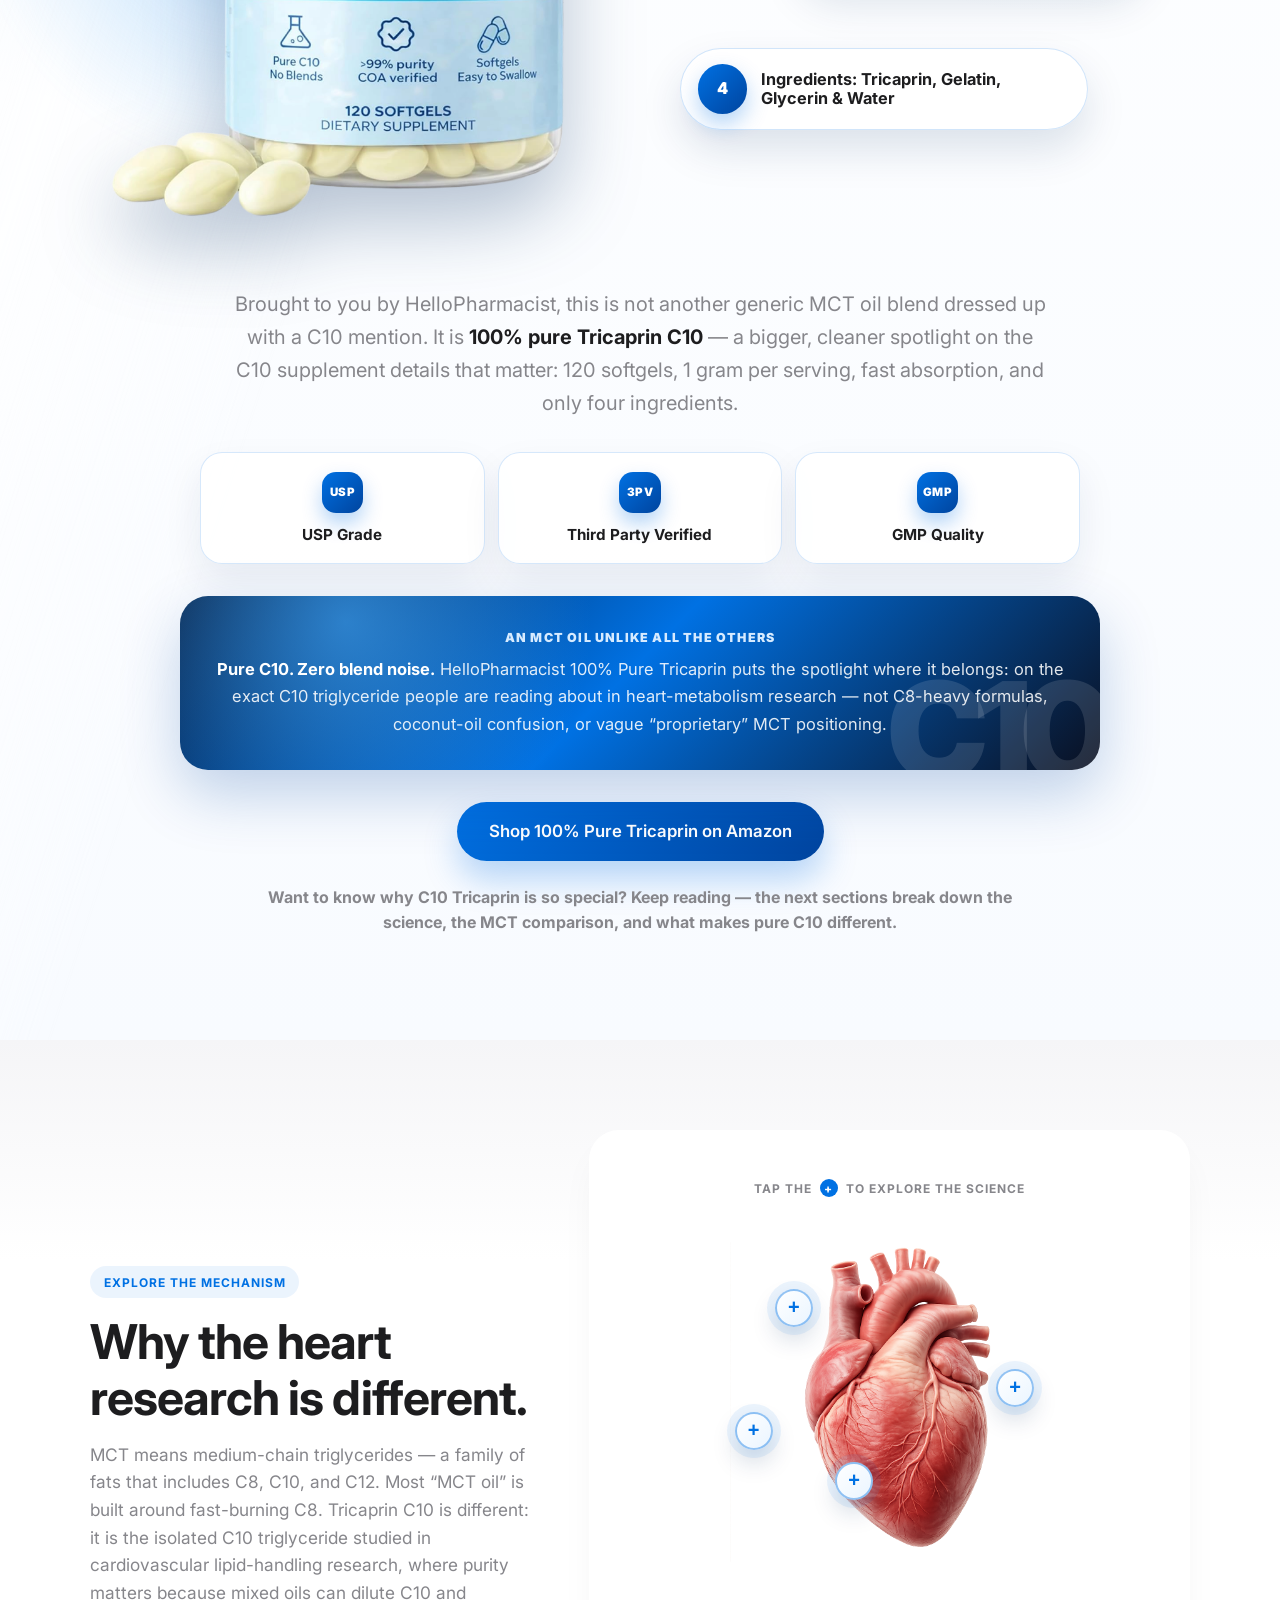
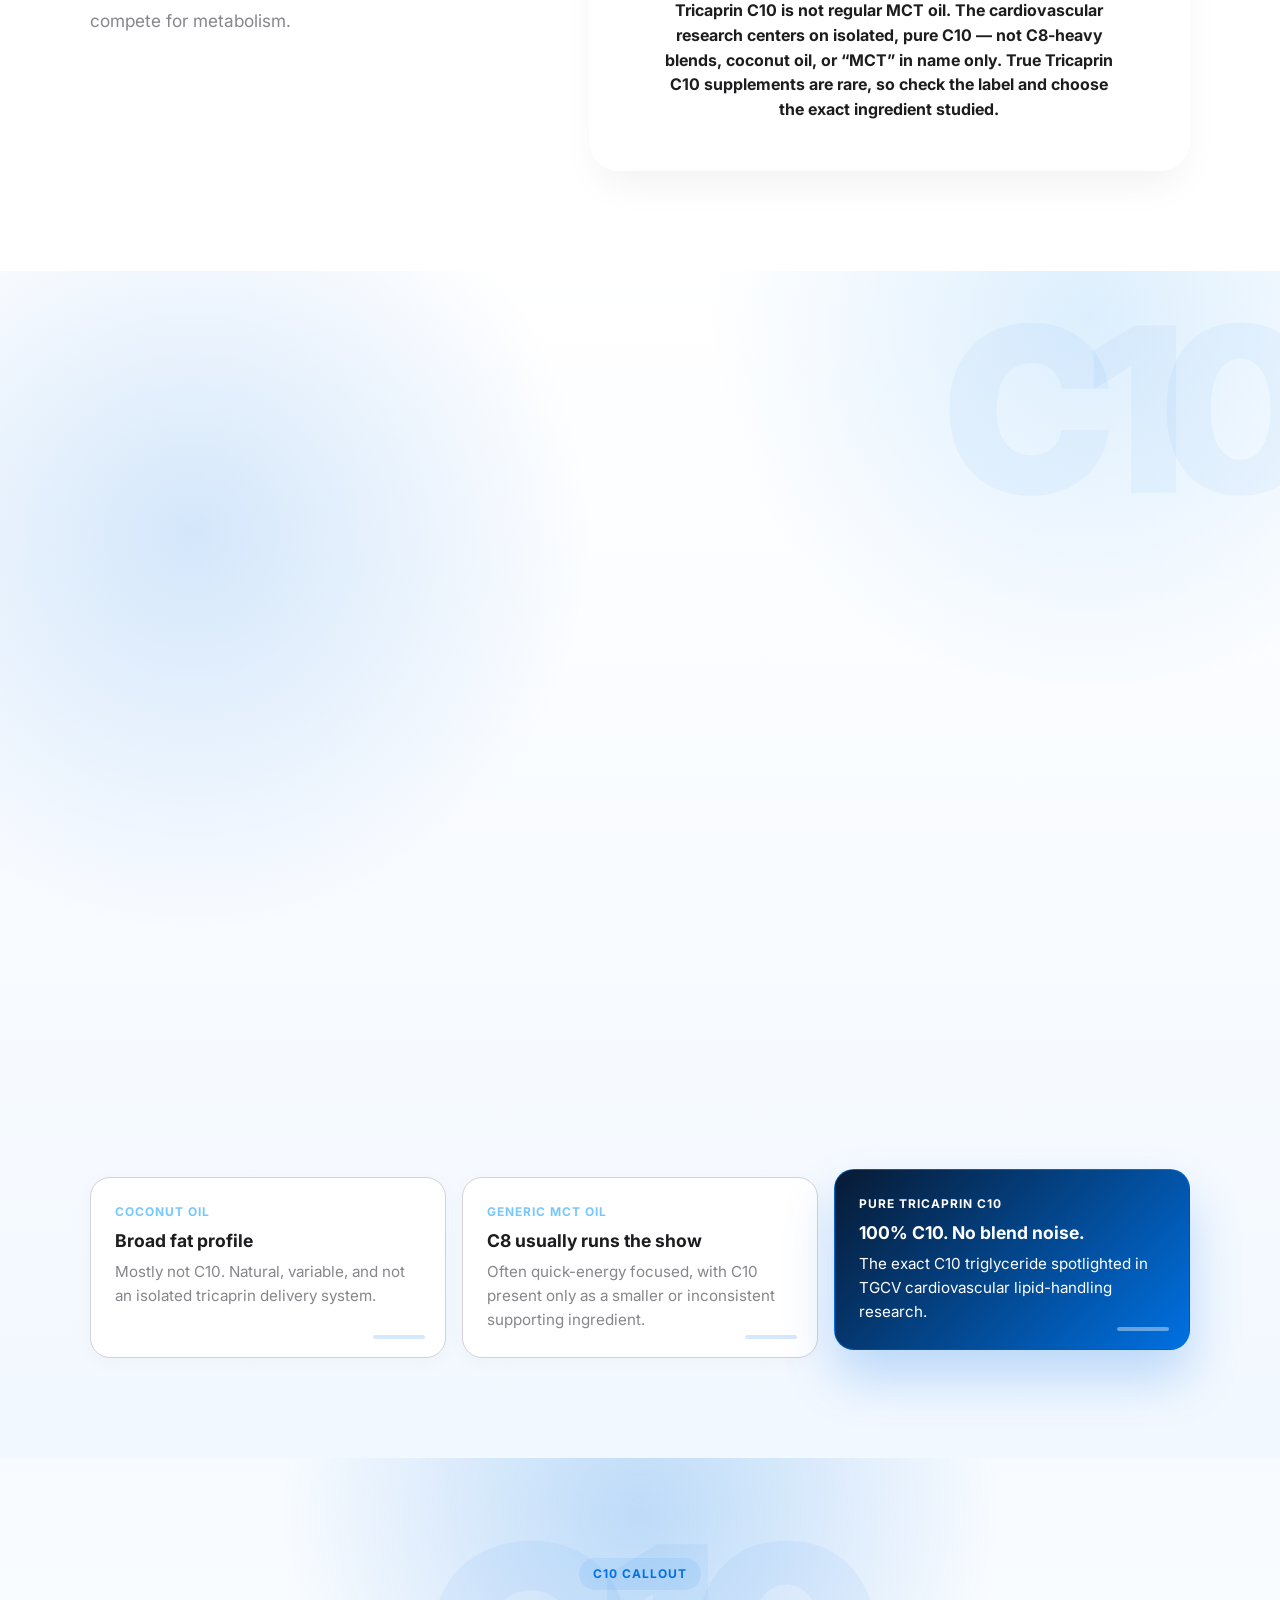
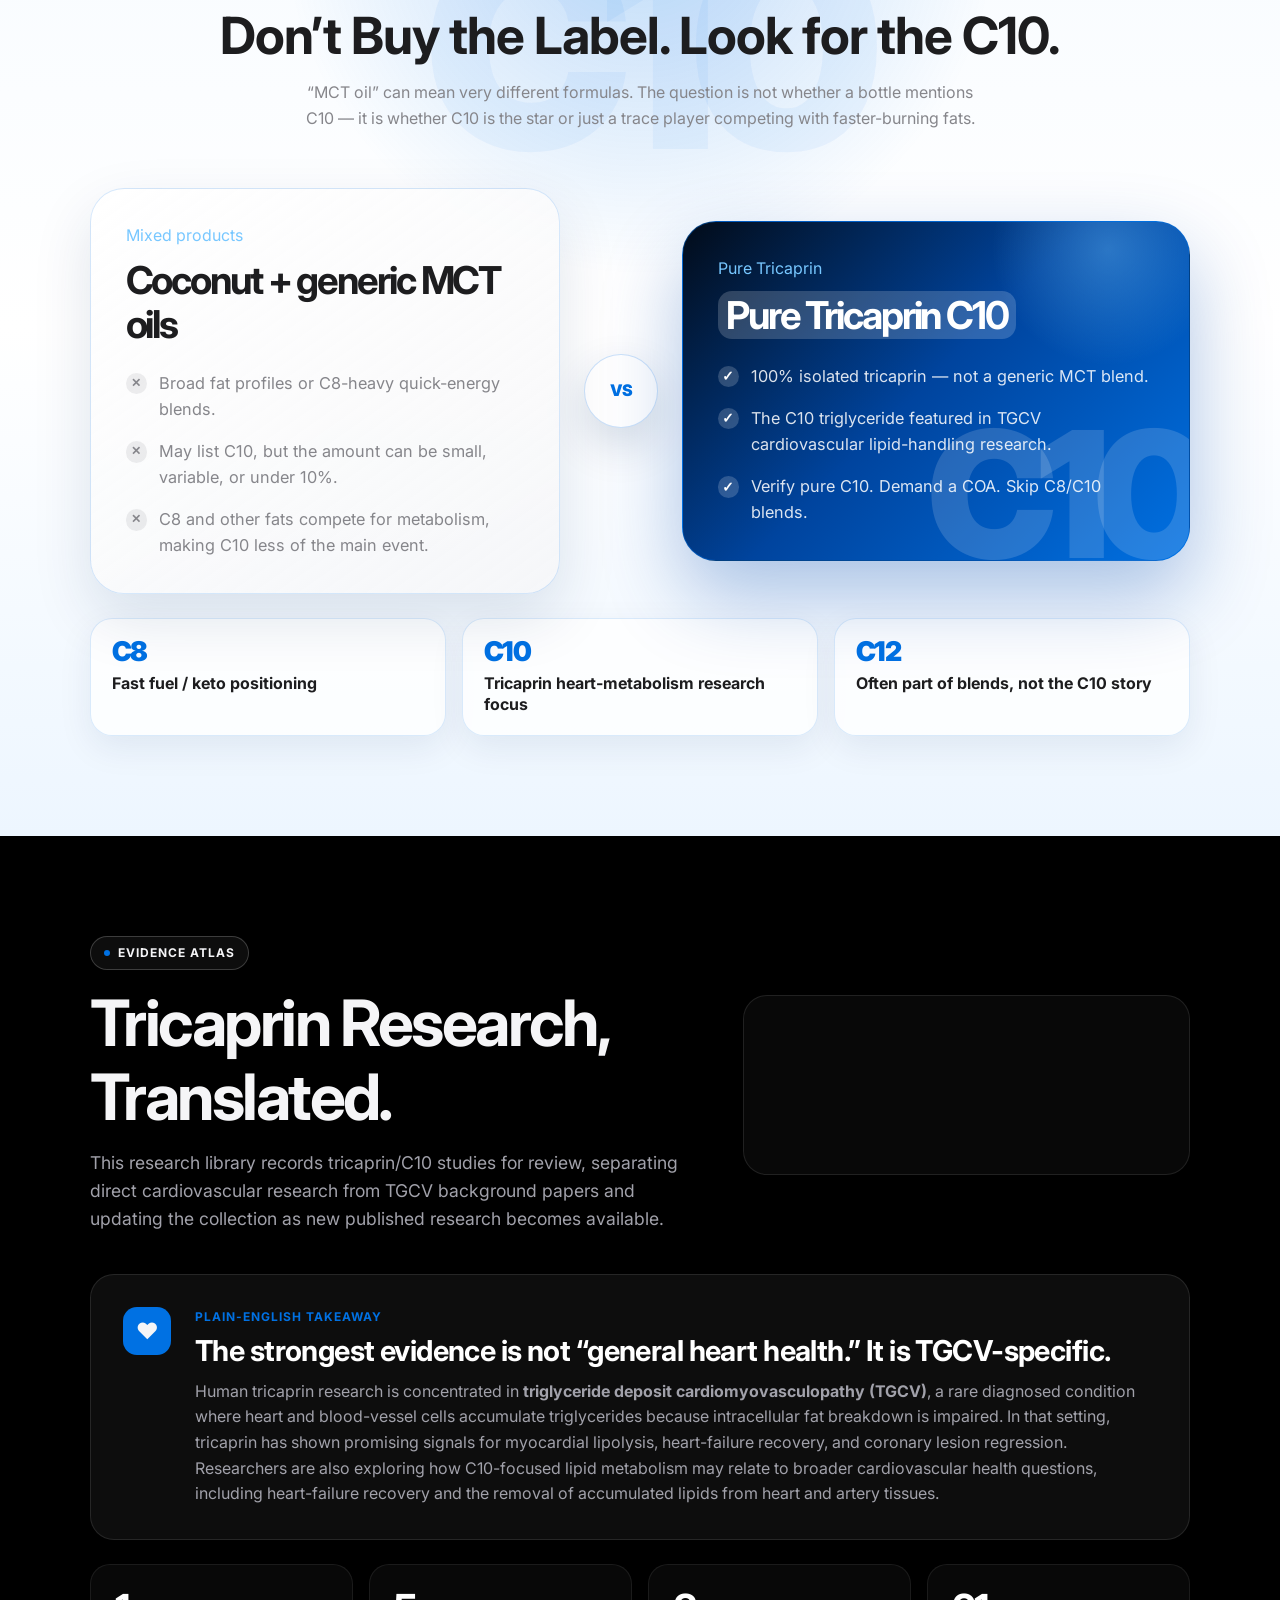
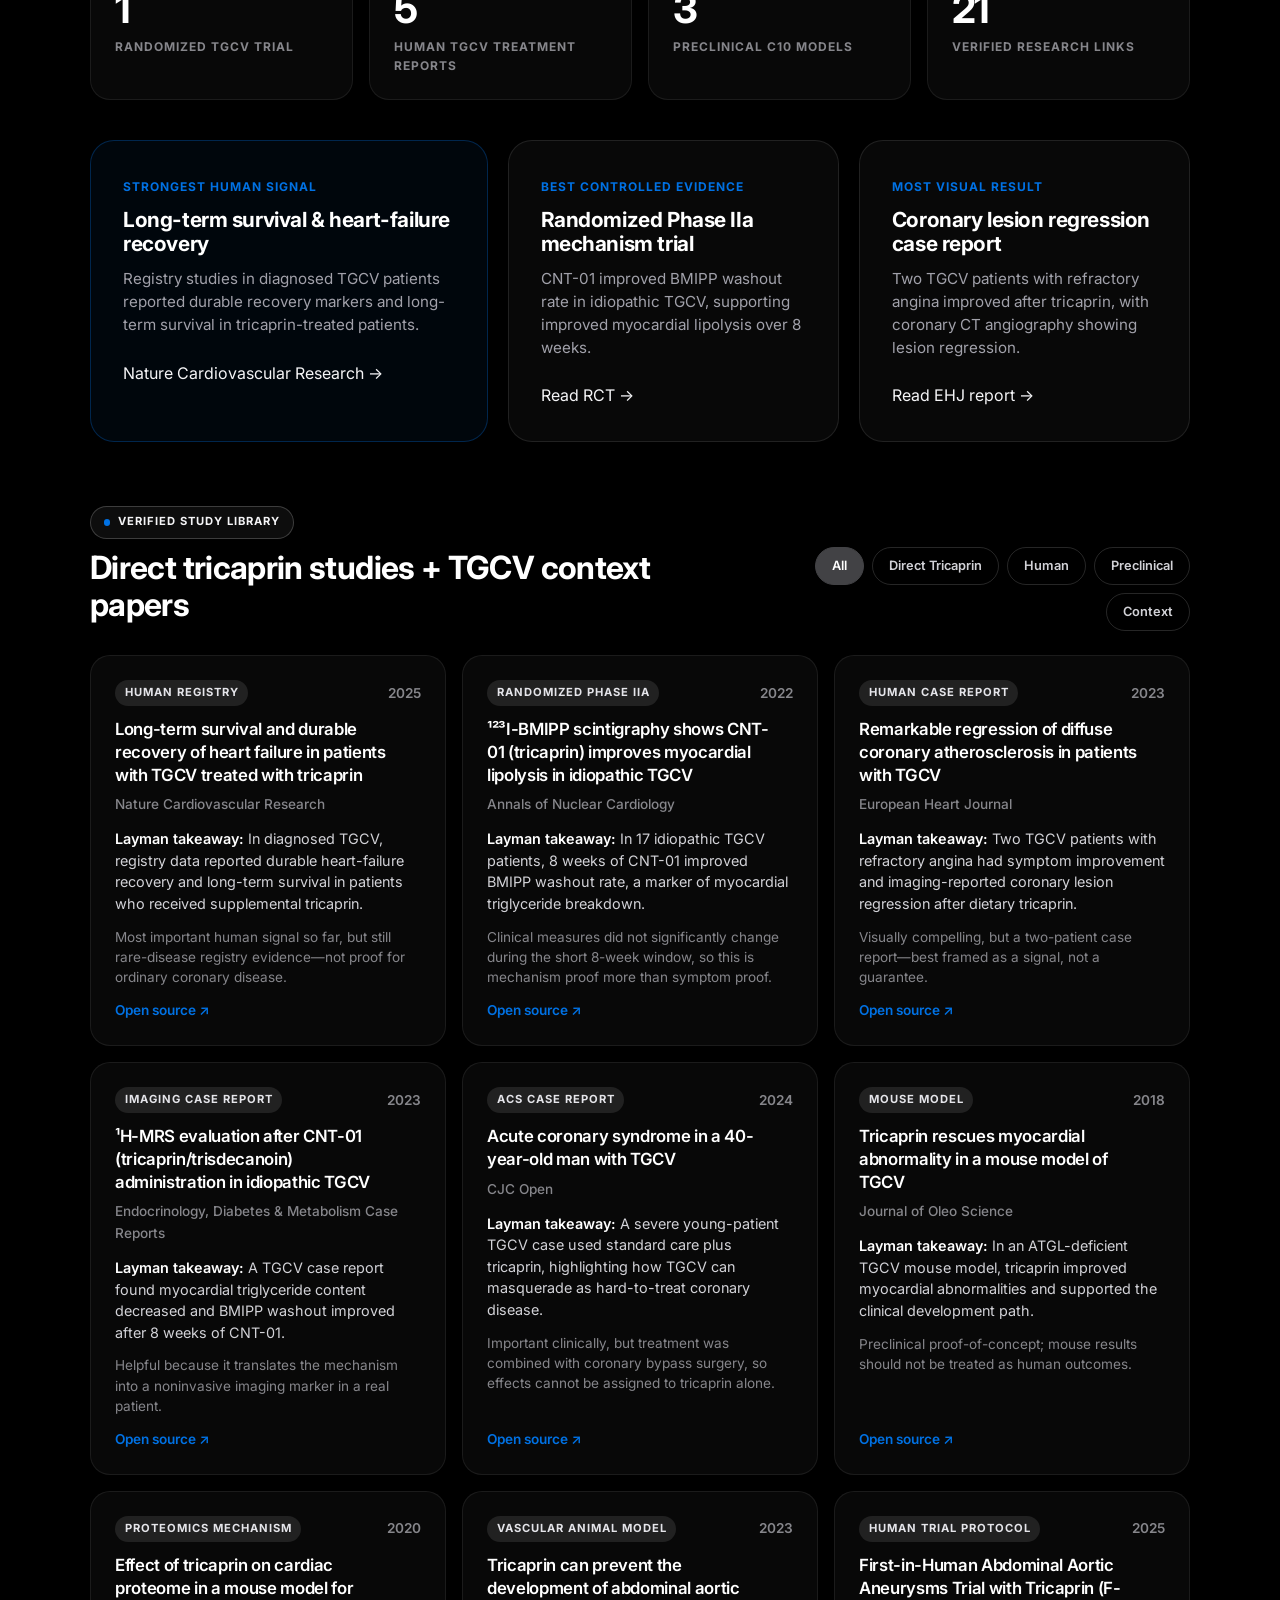
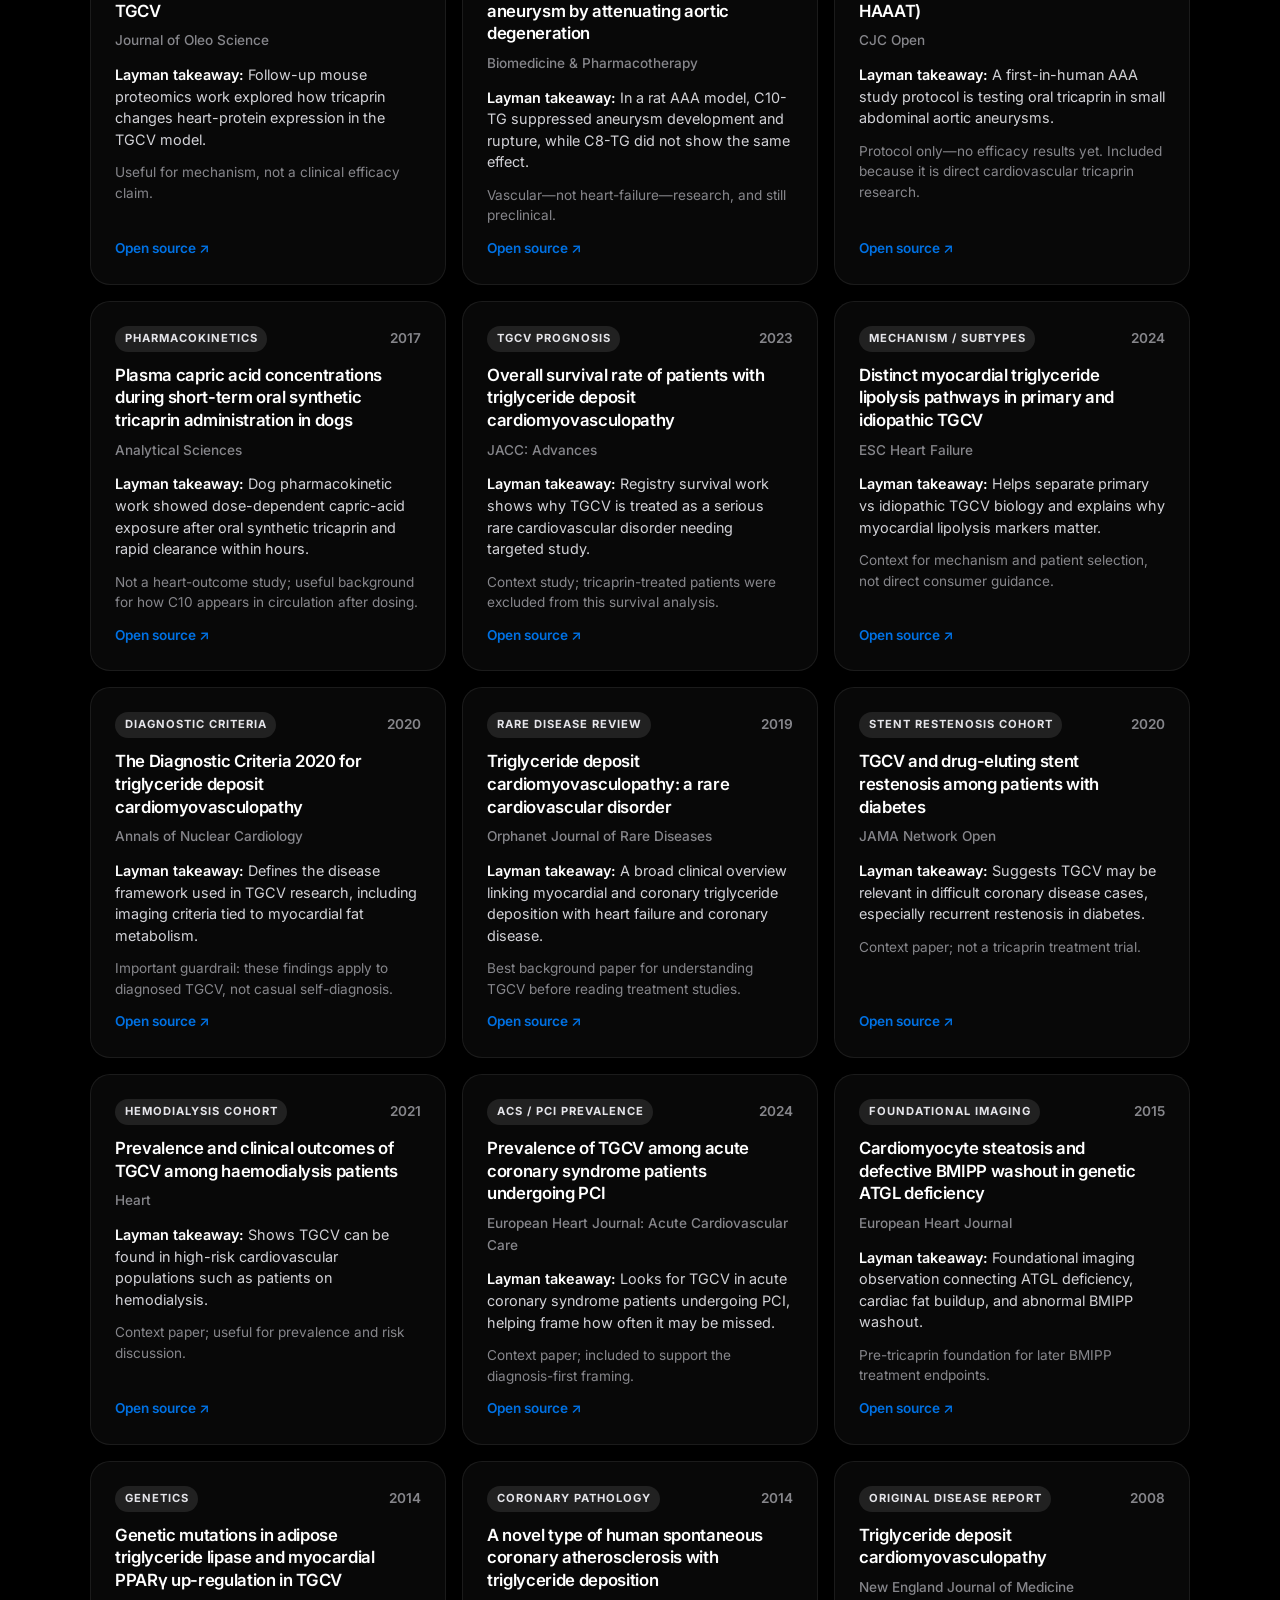
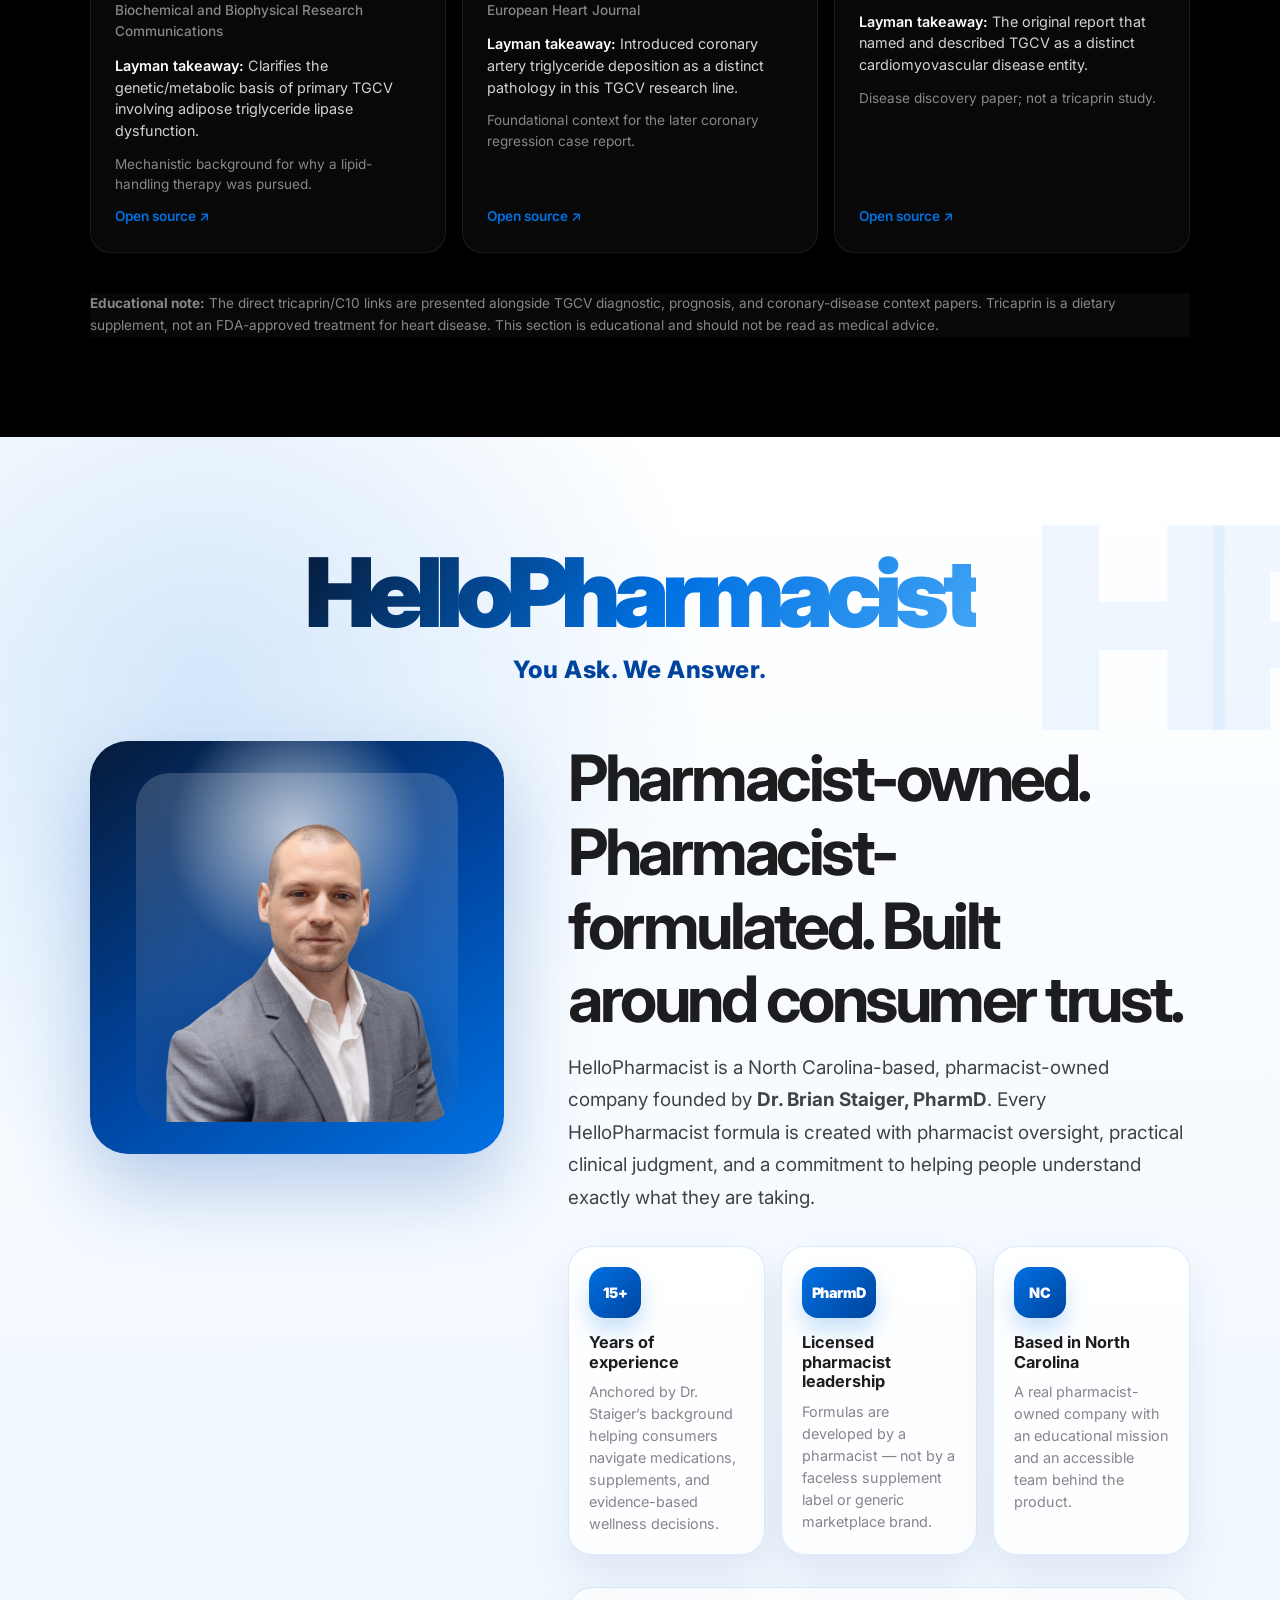
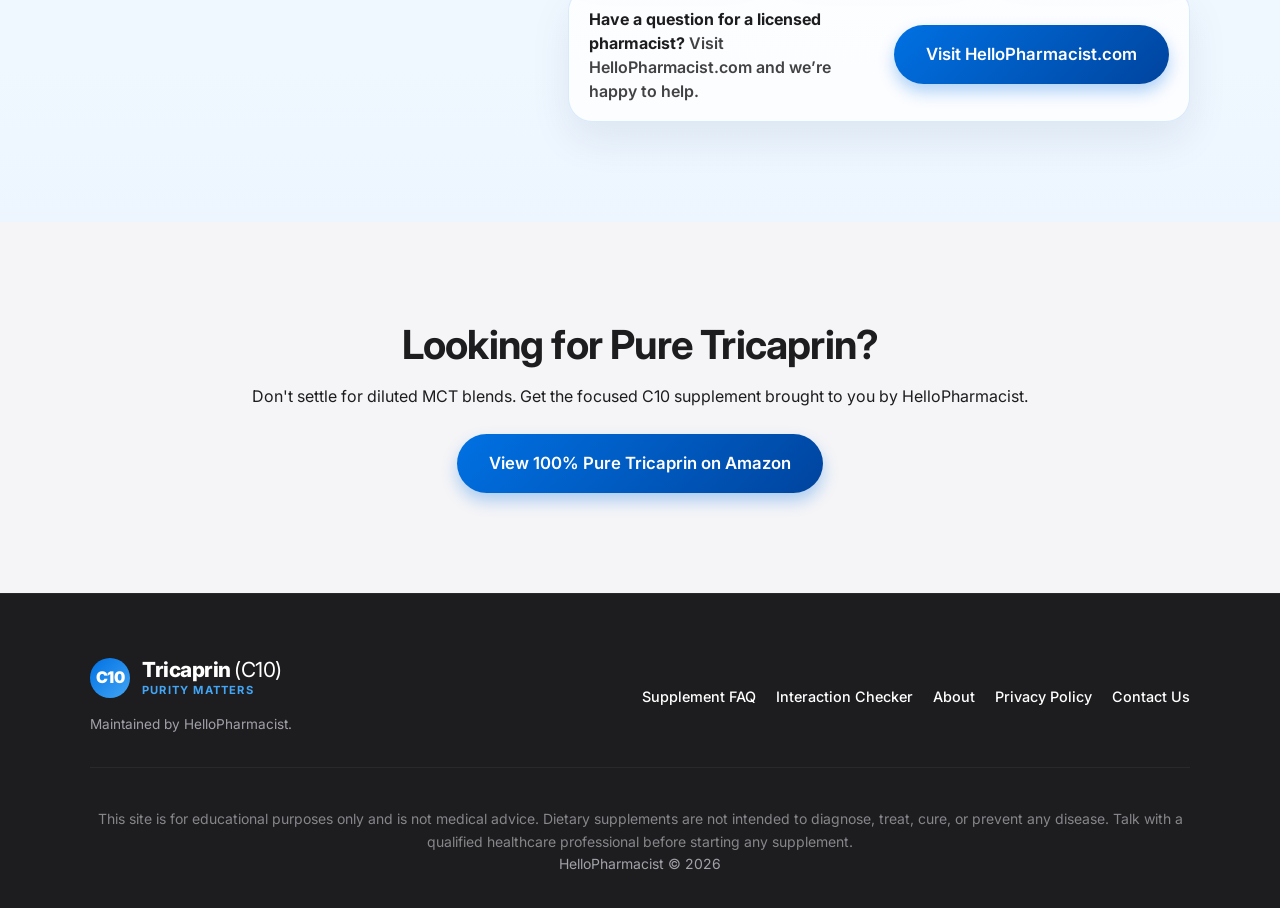
==== commit e42a6caf: "Add MCT oil interaction checker" ====
--- a/index.html
+++ b/index.html
@@ -677,6 +677,7 @@
       </div>
       <div class="footer-links">
         <a href="/faq">Supplement FAQ</a>
+        <a href="/mct-interactions">Interaction Checker</a>
         <a href="/about">About</a>
         <a href="/privacy">Privacy Policy</a>
         <a href="/contact">Contact Us</a>
--- a/assets/css/styles.css
+++ b/assets/css/styles.css
@@ -1652,3 +1652,219 @@
   .info-hero { padding: 132px 0 58px; }
   .info-content { border-radius: 24px; }
 }
+
+/* MCT oil interaction checker */
+.interaction-hero {
+  position: relative;
+  overflow: hidden;
+  background:
+    radial-gradient(circle at 20% 20%, rgba(0, 113, 227, 0.18), transparent 30%),
+    linear-gradient(180deg, #ffffff 0%, #f4f9ff 100%);
+}
+
+.interaction-checker-section {
+  background: linear-gradient(180deg, #f4f9ff 0%, #ffffff 100%);
+}
+
+.interaction-layout {
+  display: grid;
+  grid-template-columns: minmax(280px, 0.42fr) minmax(0, 0.58fr);
+  gap: clamp(1.5rem, 4vw, 3rem);
+  align-items: start;
+}
+
+.interaction-card,
+.interaction-results {
+  border: 1px solid rgba(0, 113, 227, 0.14);
+  border-radius: 30px;
+  background: rgba(255, 255, 255, 0.9);
+  box-shadow: 0 24px 60px rgba(0, 44, 92, 0.1);
+}
+
+.interaction-card {
+  position: sticky;
+  top: 112px;
+  padding: clamp(1.5rem, 3vw, 2rem);
+}
+
+.interaction-card label {
+  display: block;
+  color: var(--dark);
+  font-size: 1.1rem;
+  font-weight: 800;
+  margin-bottom: 0.35rem;
+}
+
+.interaction-help,
+.interaction-privacy-note,
+.interaction-note {
+  color: var(--text-light);
+  font-size: 0.95rem;
+  margin-bottom: 1rem;
+}
+
+.interaction-card textarea {
+  width: 100%;
+  min-height: 210px;
+  resize: vertical;
+  margin-bottom: 1.2rem;
+  padding: 1rem;
+  border: 1.5px solid var(--border);
+  border-radius: 20px;
+  color: var(--dark);
+  background: #ffffff;
+  font: inherit;
+  line-height: 1.55;
+  outline: none;
+  transition: border-color 0.2s ease, box-shadow 0.2s ease;
+}
+
+.interaction-card textarea:focus {
+  border-color: var(--primary);
+  box-shadow: 0 0 0 4px rgba(0, 113, 227, 0.12);
+}
+
+.interaction-card .btn {
+  width: 100%;
+  border: 0;
+}
+
+.interaction-privacy-note {
+  margin: 1rem 0 0;
+  font-size: 0.84rem;
+}
+
+.interaction-privacy-note code {
+  color: var(--primary-dark);
+  font-weight: 800;
+}
+
+.interaction-results {
+  min-height: 420px;
+  padding: clamp(1.4rem, 3vw, 2rem);
+}
+
+.interaction-empty-state,
+.interaction-loading,
+.interaction-alert,
+.interaction-disclaimer,
+.interaction-result-card {
+  border-radius: 24px;
+  padding: clamp(1.25rem, 3vw, 1.75rem);
+}
+
+.interaction-empty-state {
+  background: linear-gradient(135deg, #071a33 0%, #0071e3 100%);
+  color: #ffffff;
+}
+
+.interaction-empty-state span {
+  display: inline-block;
+  color: #cde9ff;
+  font-size: 0.75rem;
+  font-weight: 900;
+  letter-spacing: 1px;
+  text-transform: uppercase;
+  margin-bottom: 0.7rem;
+}
+
+.interaction-empty-state h2,
+.interaction-empty-state p {
+  color: #ffffff;
+}
+
+.interaction-empty-state p {
+  margin: 0;
+  opacity: 0.84;
+}
+
+.interaction-loading {
+  color: var(--primary-dark);
+  background: rgba(0, 113, 227, 0.08);
+  font-weight: 800;
+}
+
+.interaction-alert {
+  color: #7f1d1d;
+  background: #fef2f2;
+  border: 1px solid #fecaca;
+}
+
+.interaction-alert p,
+.interaction-disclaimer p,
+.interaction-note,
+.interaction-field p,
+.interaction-description {
+  margin: 0;
+}
+
+.interaction-note {
+  margin-bottom: 1rem;
+  padding: 1rem;
+  border-radius: 18px;
+  background: rgba(0, 113, 227, 0.07);
+}
+
+.interaction-result-card {
+  margin-bottom: 1rem;
+  border: 1px solid rgba(0, 113, 227, 0.12);
+  background: linear-gradient(180deg, #ffffff 0%, #f8fbff 100%);
+}
+
+.interaction-result-card h2 {
+  font-size: clamp(1.45rem, 3vw, 2rem);
+}
+
+.interaction-description {
+  color: var(--dark-light);
+  font-size: 1rem;
+  line-height: 1.7;
+  margin-bottom: 1rem;
+}
+
+.interaction-field {
+  display: grid;
+  grid-template-columns: minmax(140px, 0.33fr) 1fr;
+  gap: 1rem;
+  padding: 0.9rem 0;
+  border-top: 1px solid rgba(0, 113, 227, 0.1);
+}
+
+.interaction-field span {
+  color: var(--primary-dark);
+  font-size: 0.78rem;
+  font-weight: 900;
+  letter-spacing: 0.7px;
+  text-transform: uppercase;
+}
+
+.interaction-field p {
+  color: var(--dark-light);
+  line-height: 1.6;
+}
+
+.interaction-disclaimer {
+  margin-top: 1rem;
+  color: #a1a1aa;
+  background: var(--dark);
+}
+
+.interaction-disclaimer strong {
+  display: block;
+  color: #ffffff;
+  margin-bottom: 0.5rem;
+}
+
+.interaction-disclaimer p {
+  font-size: 0.9rem;
+  line-height: 1.6;
+}
+
+@media (max-width: 900px) {
+  .interaction-layout { grid-template-columns: 1fr; }
+  .interaction-card { position: static; }
+}
+
+@media (max-width: 560px) {
+  .interaction-field { grid-template-columns: 1fr; gap: 0.3rem; }
+}
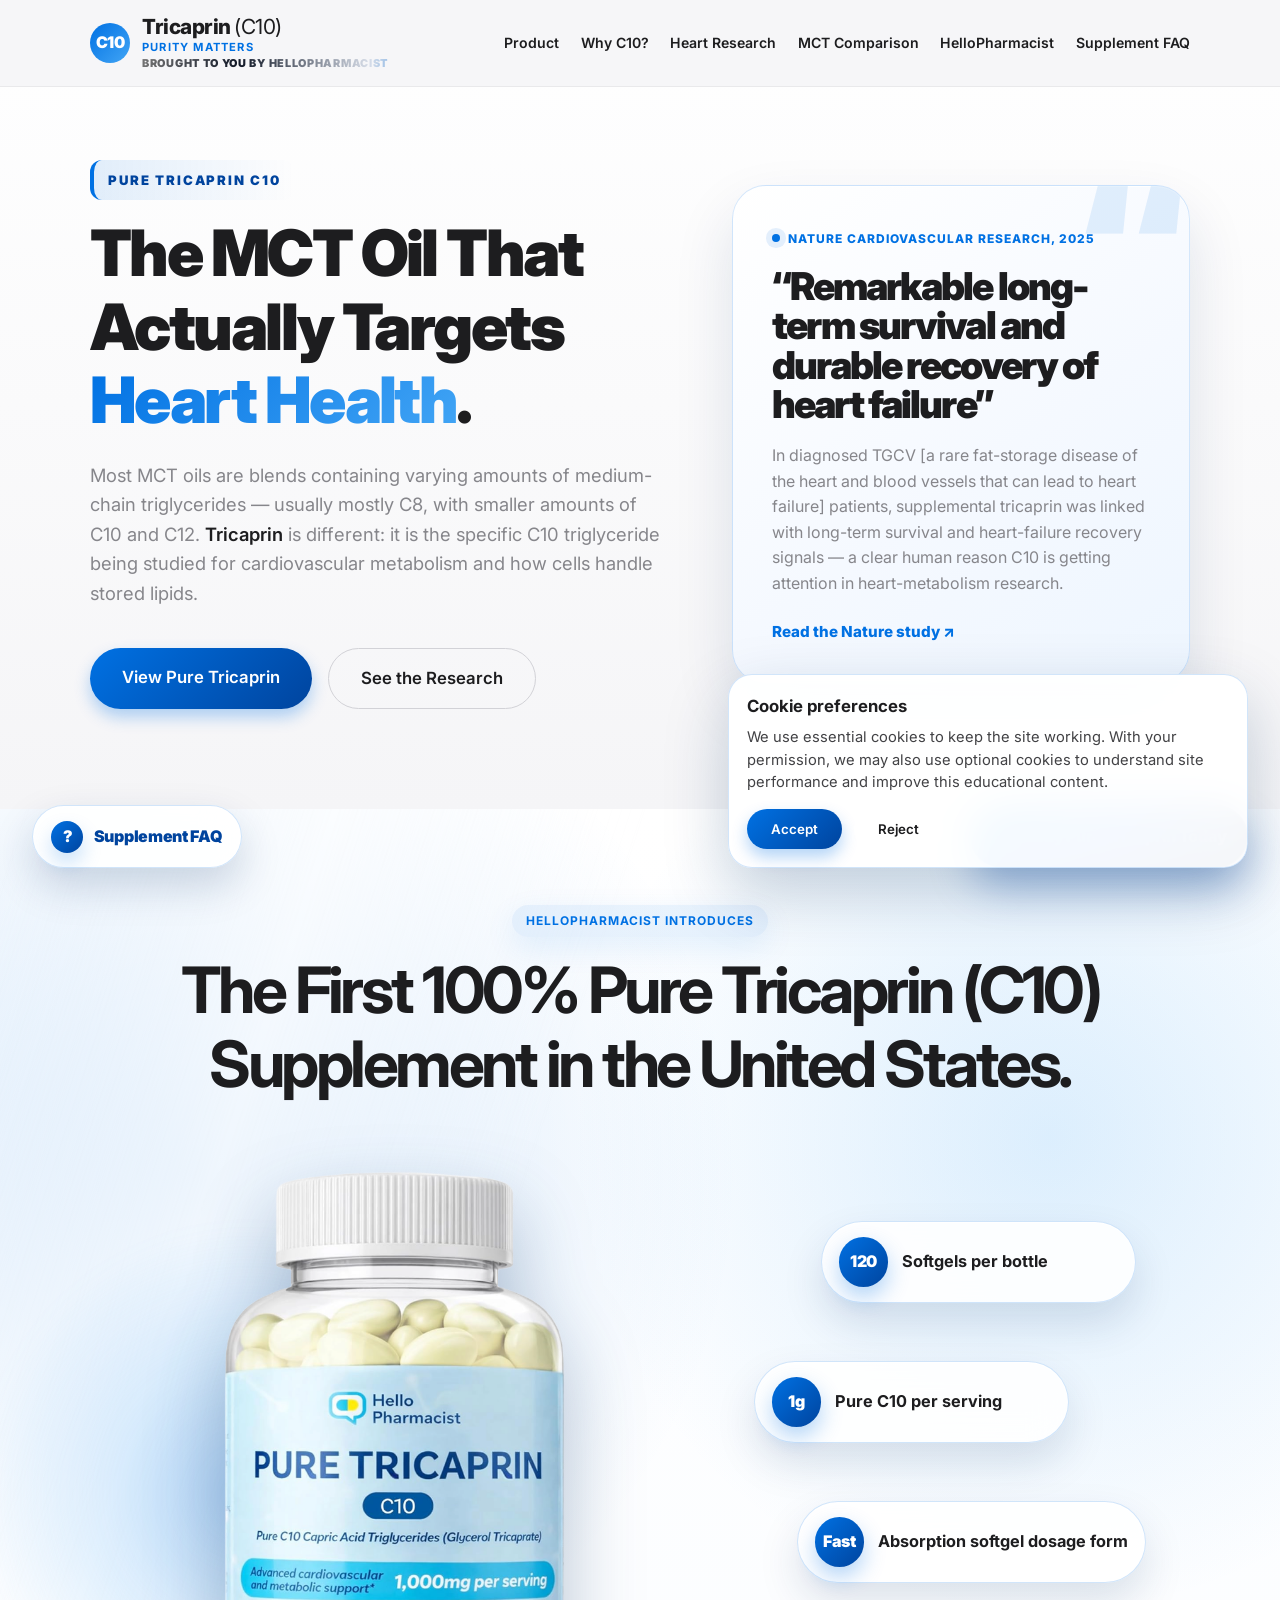
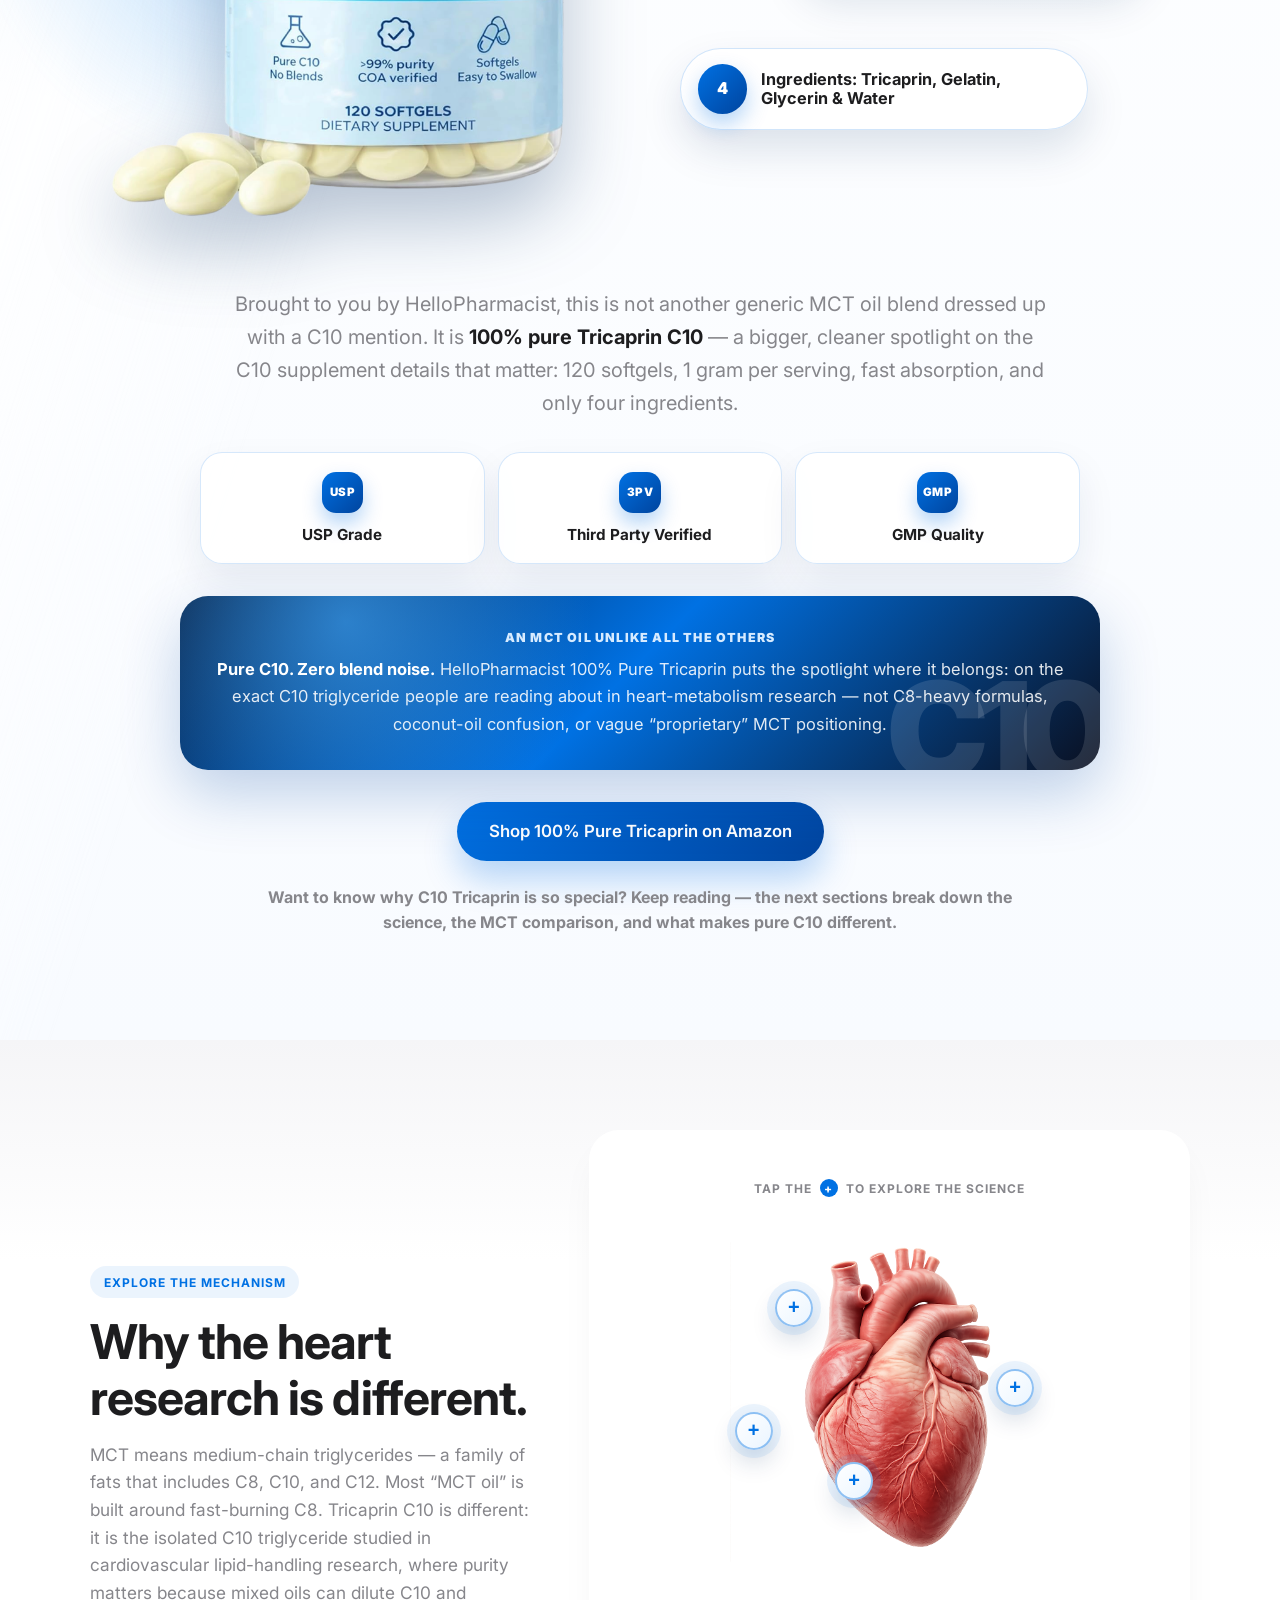
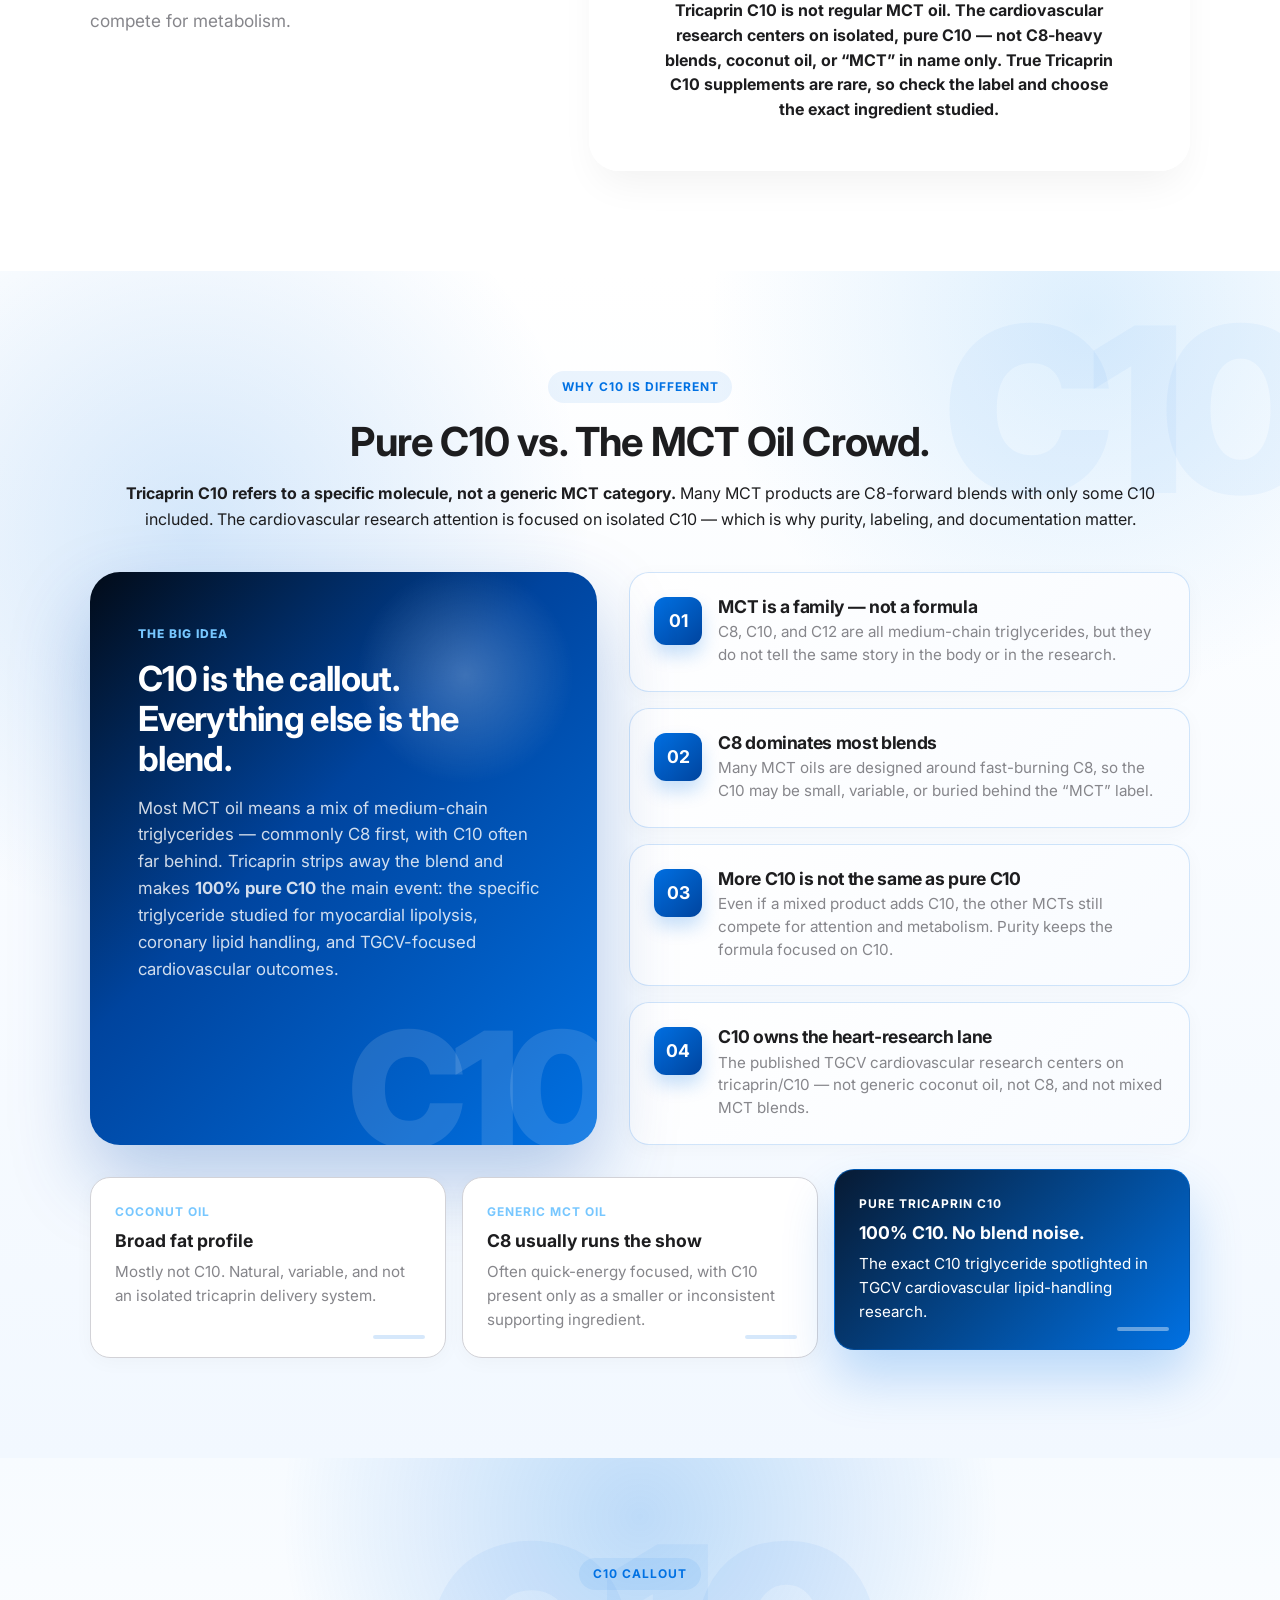
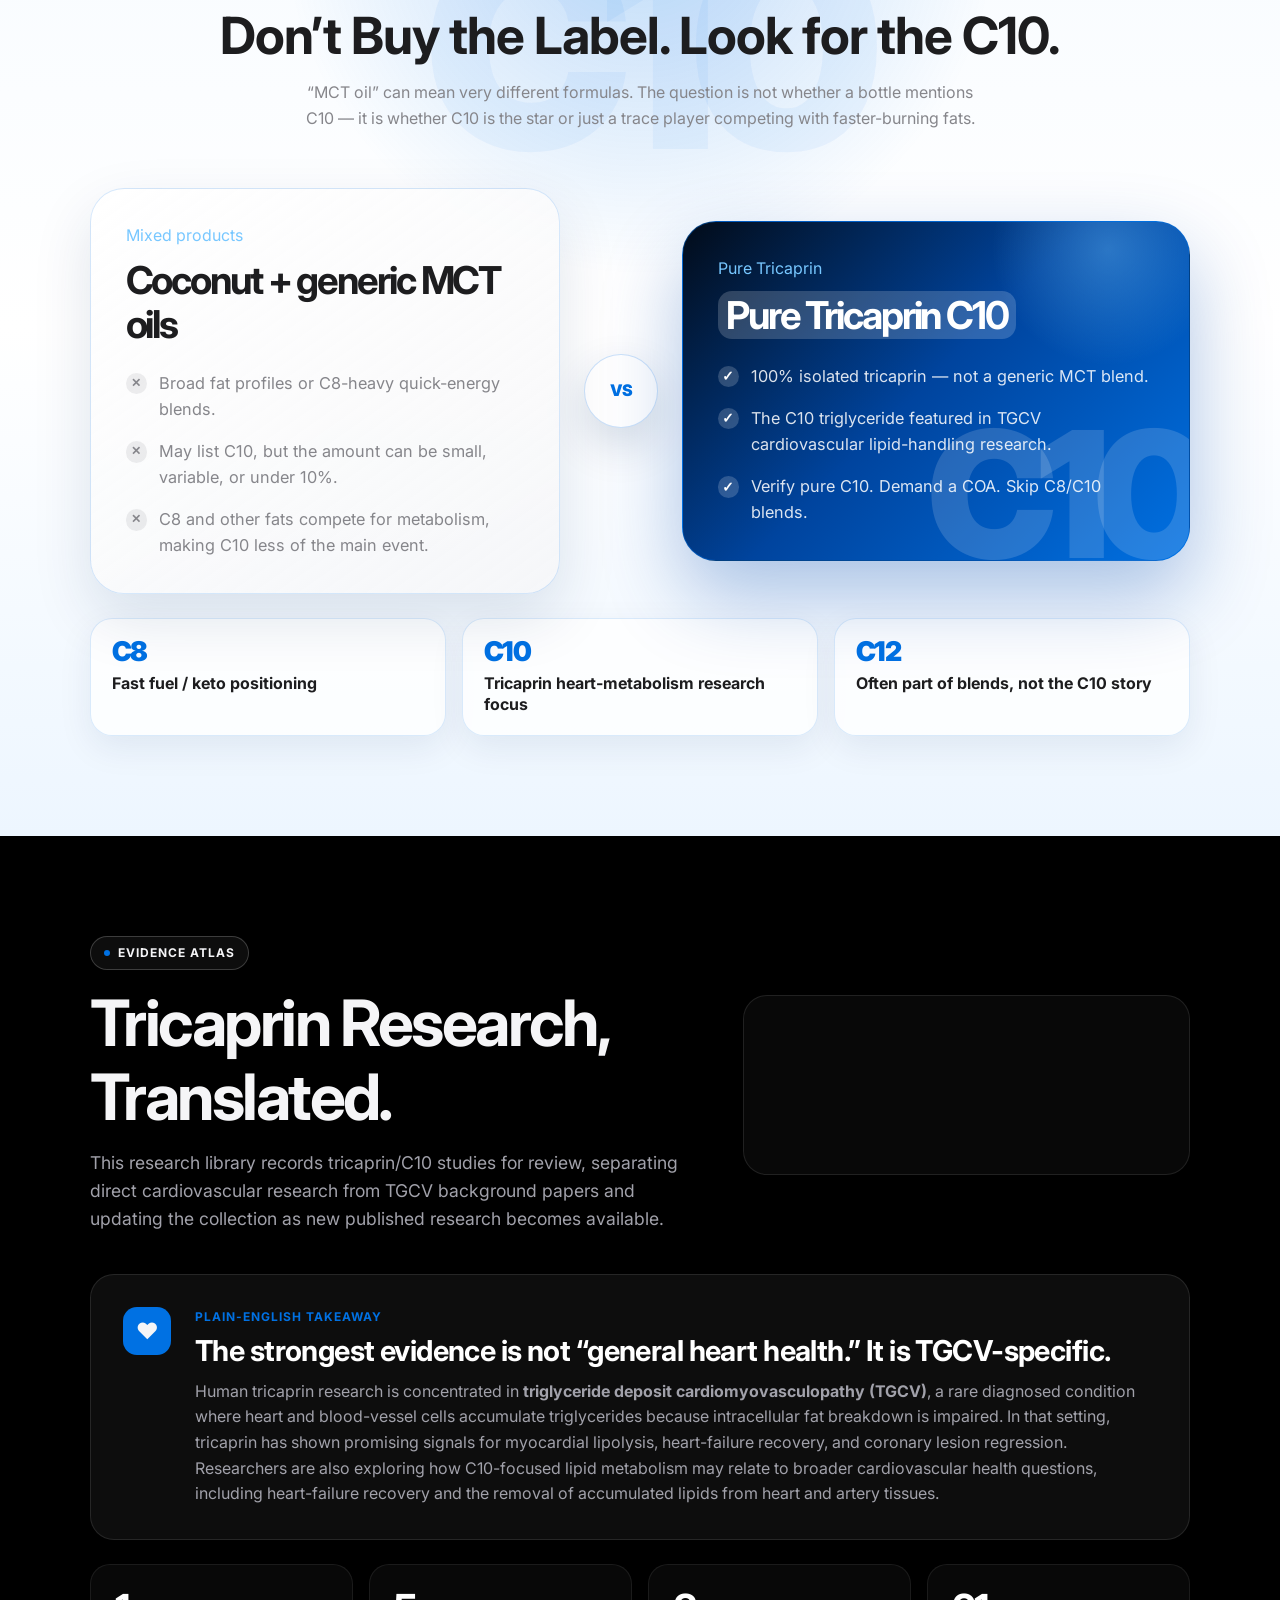
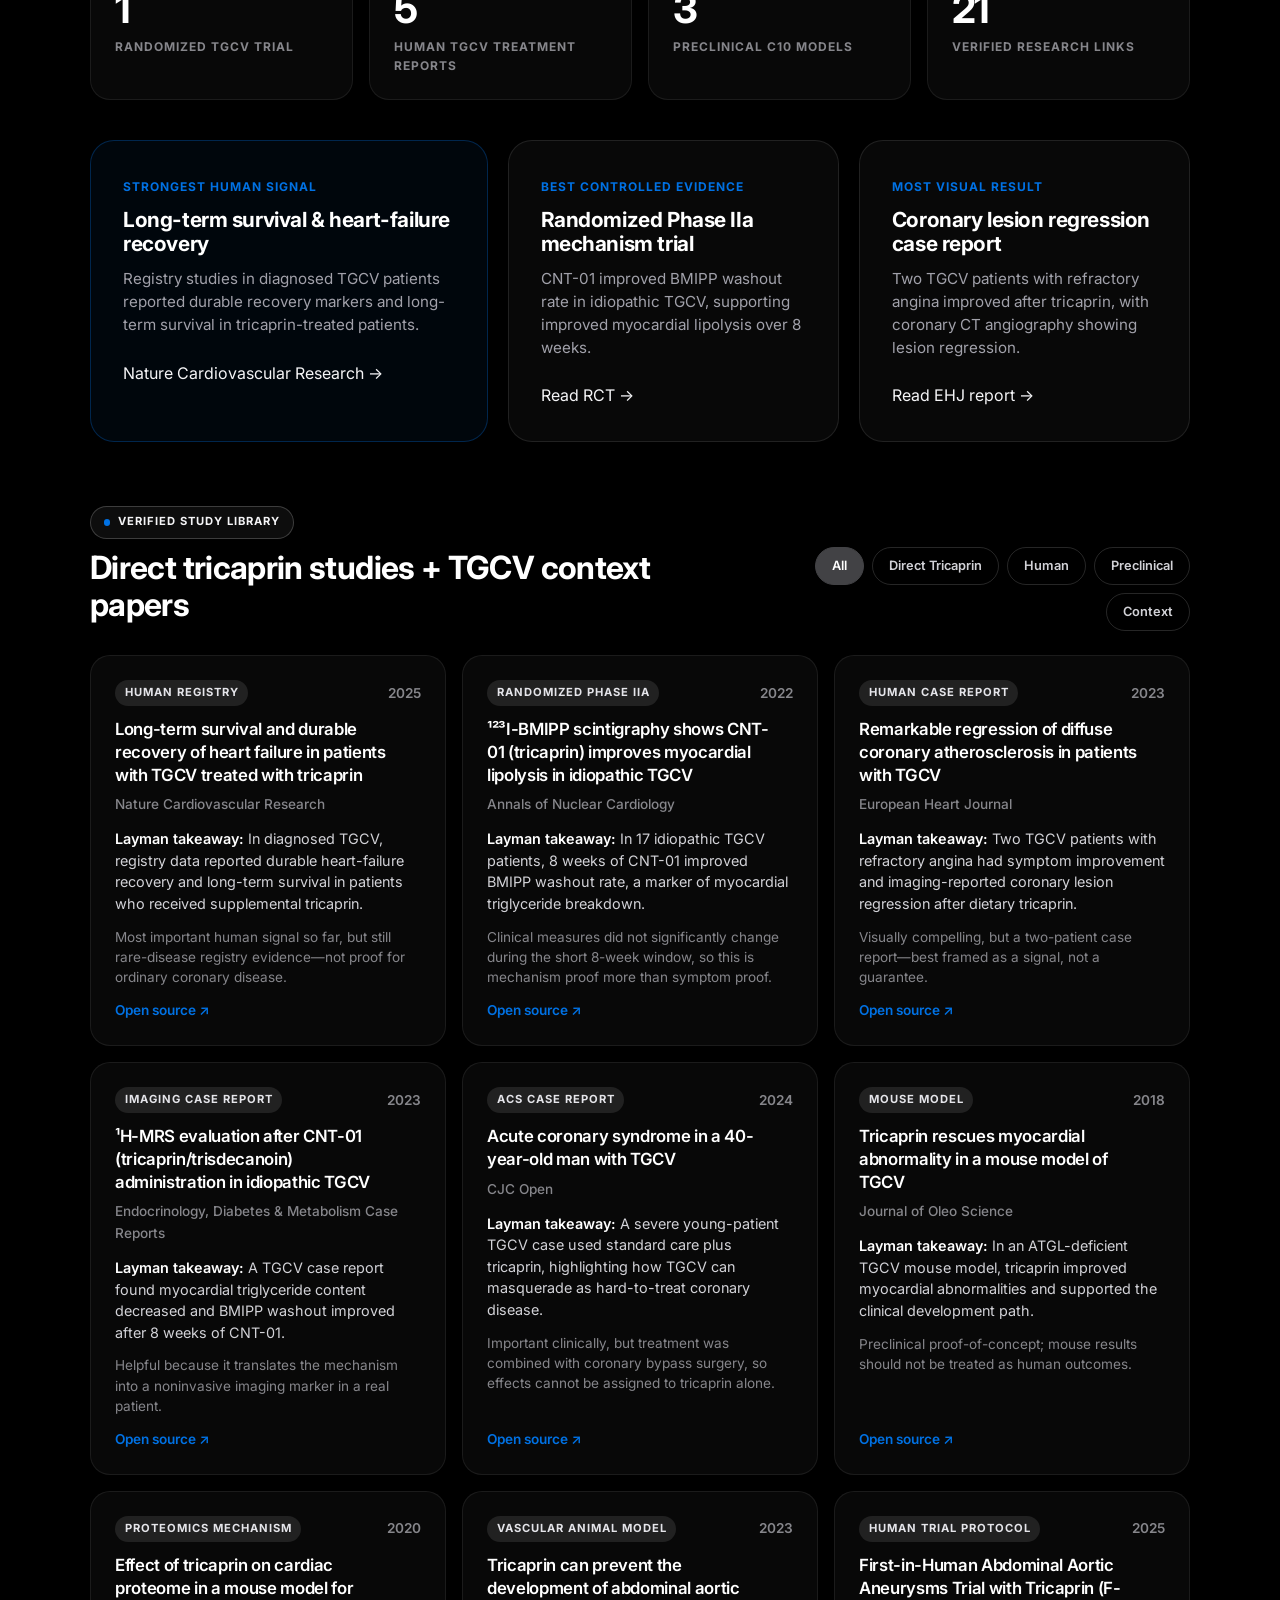
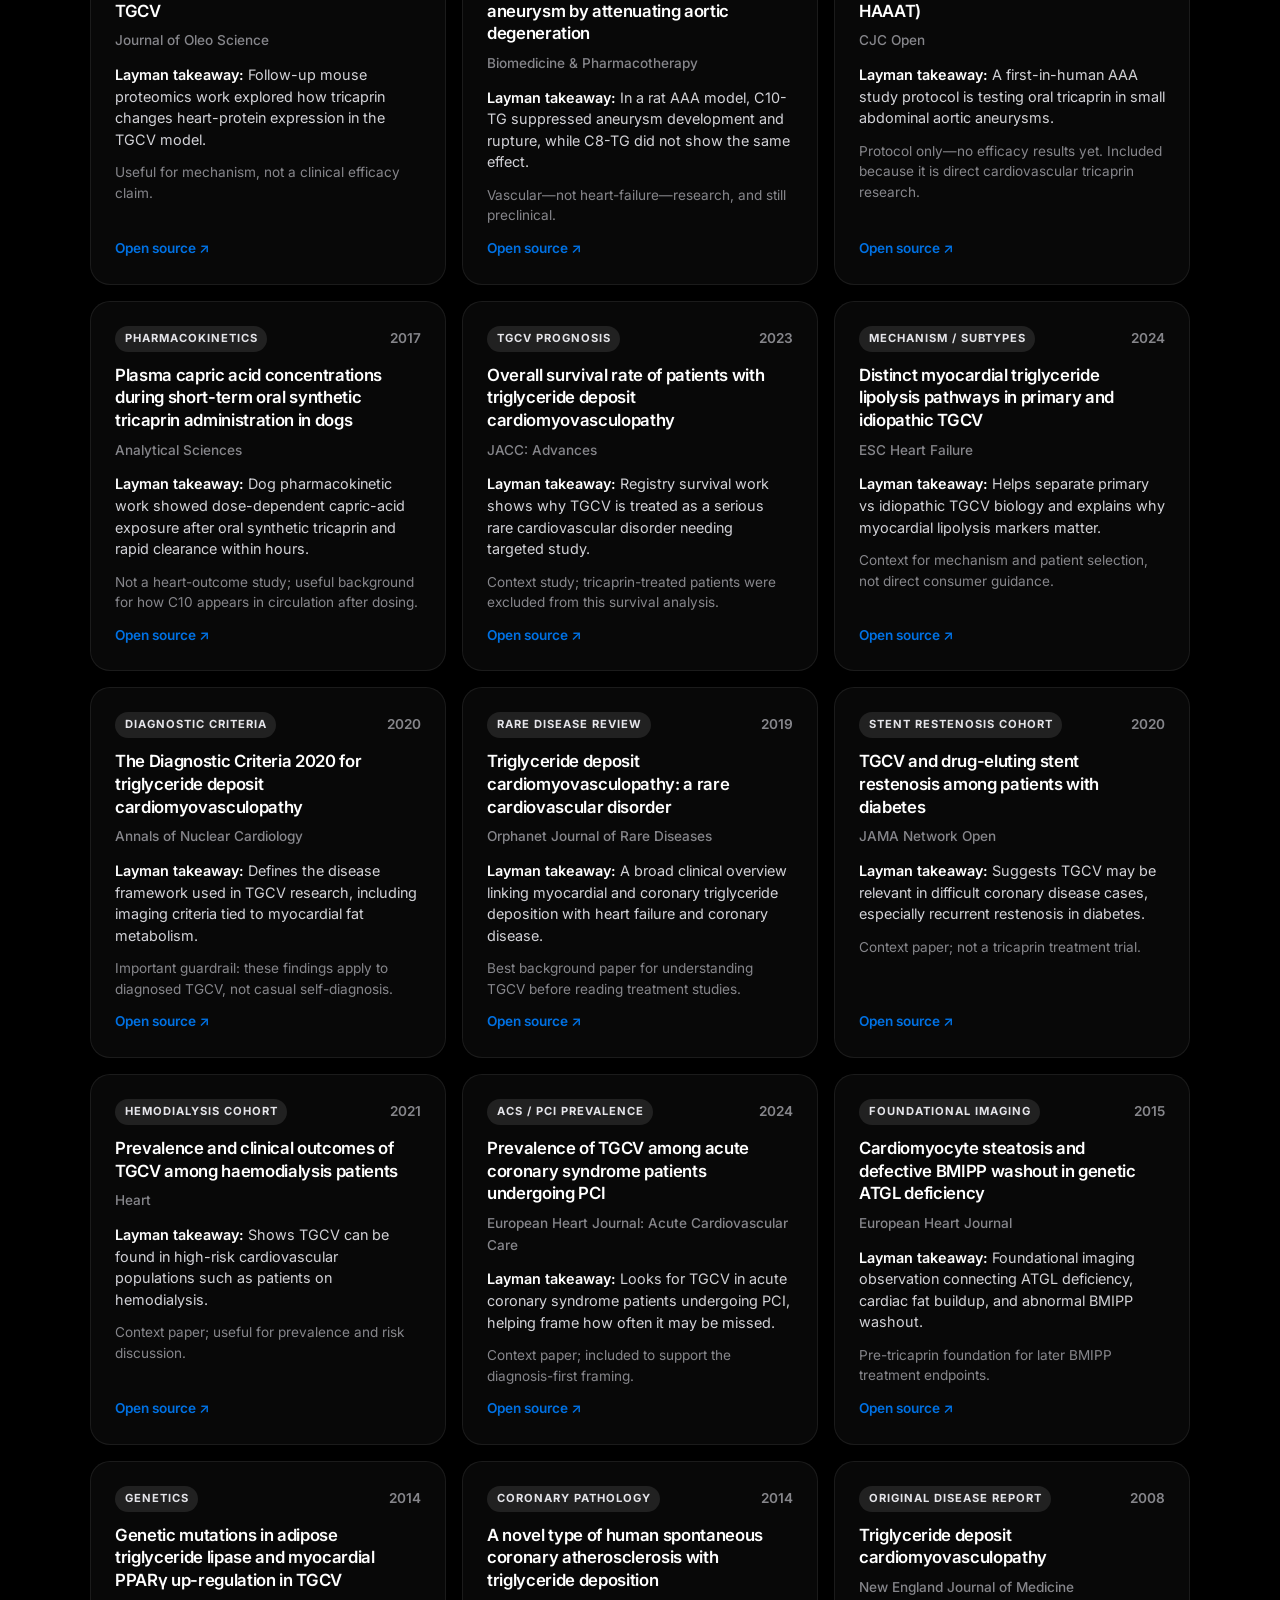
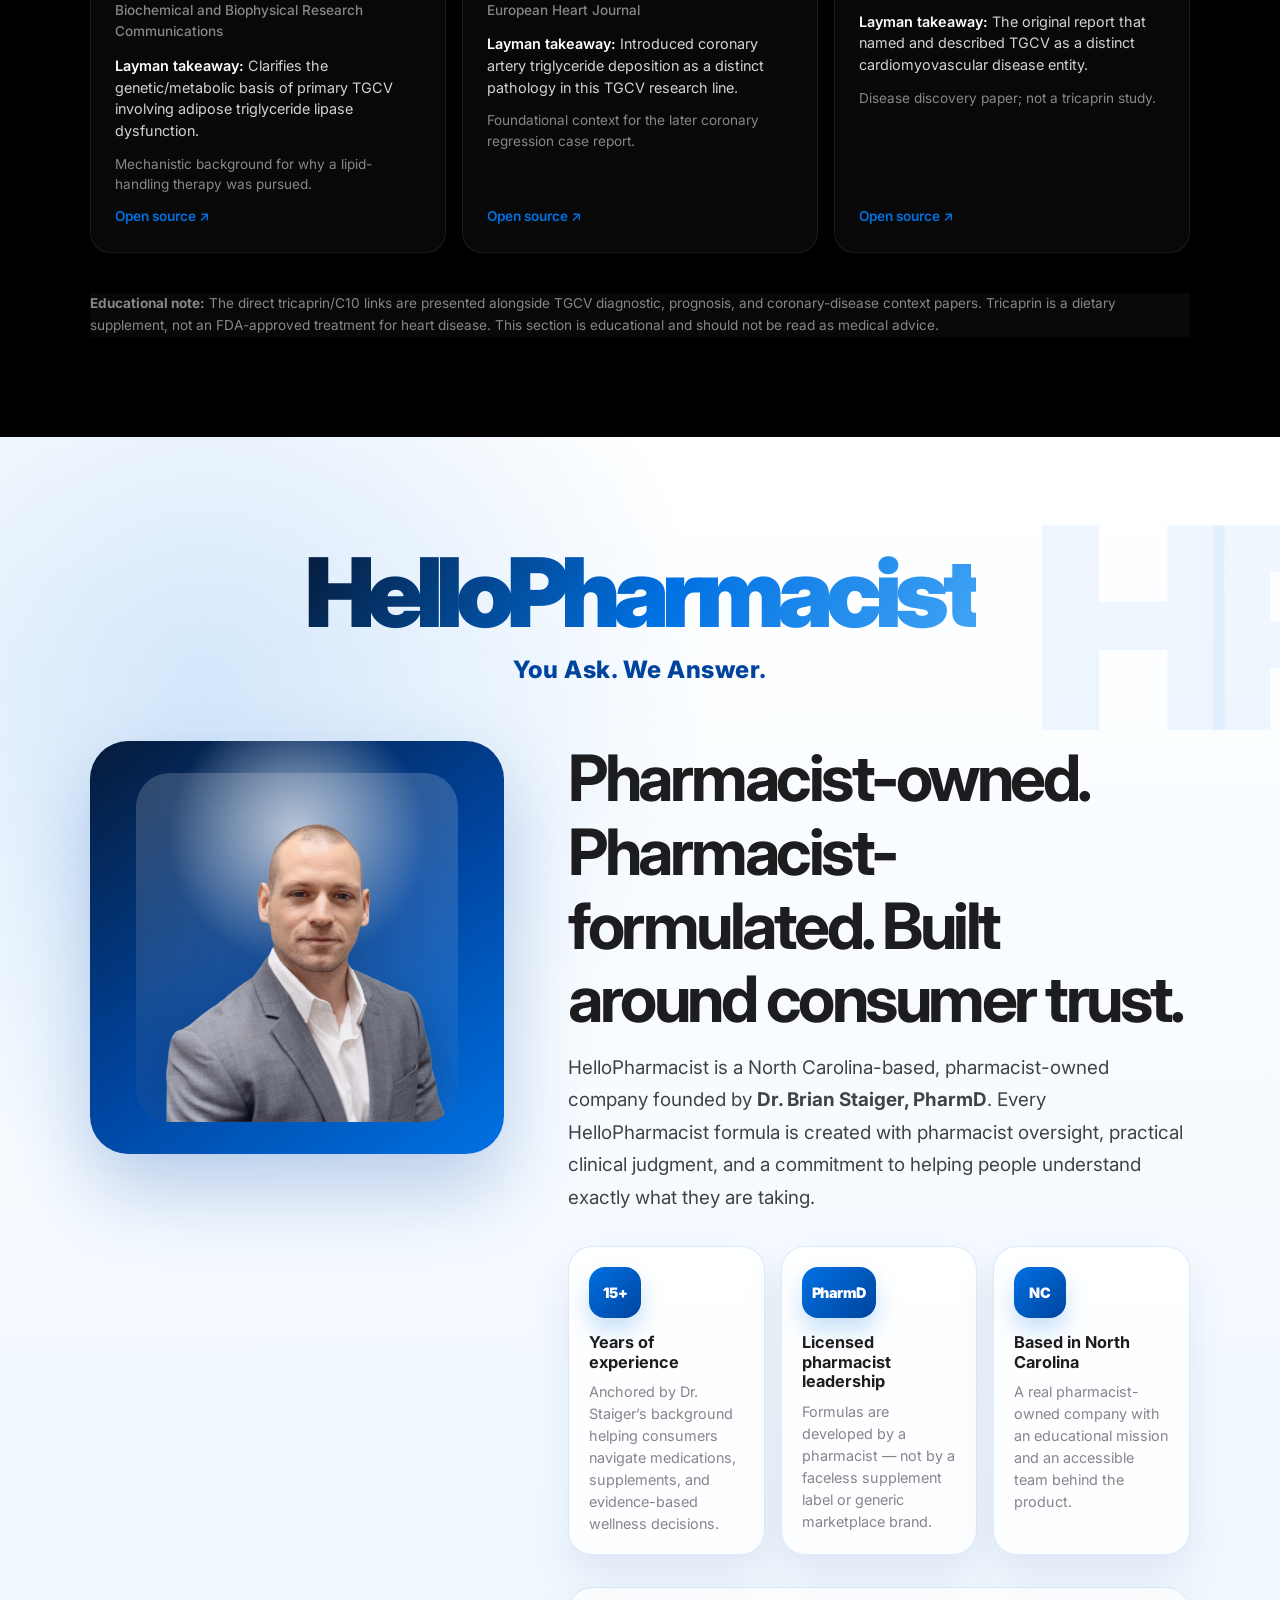
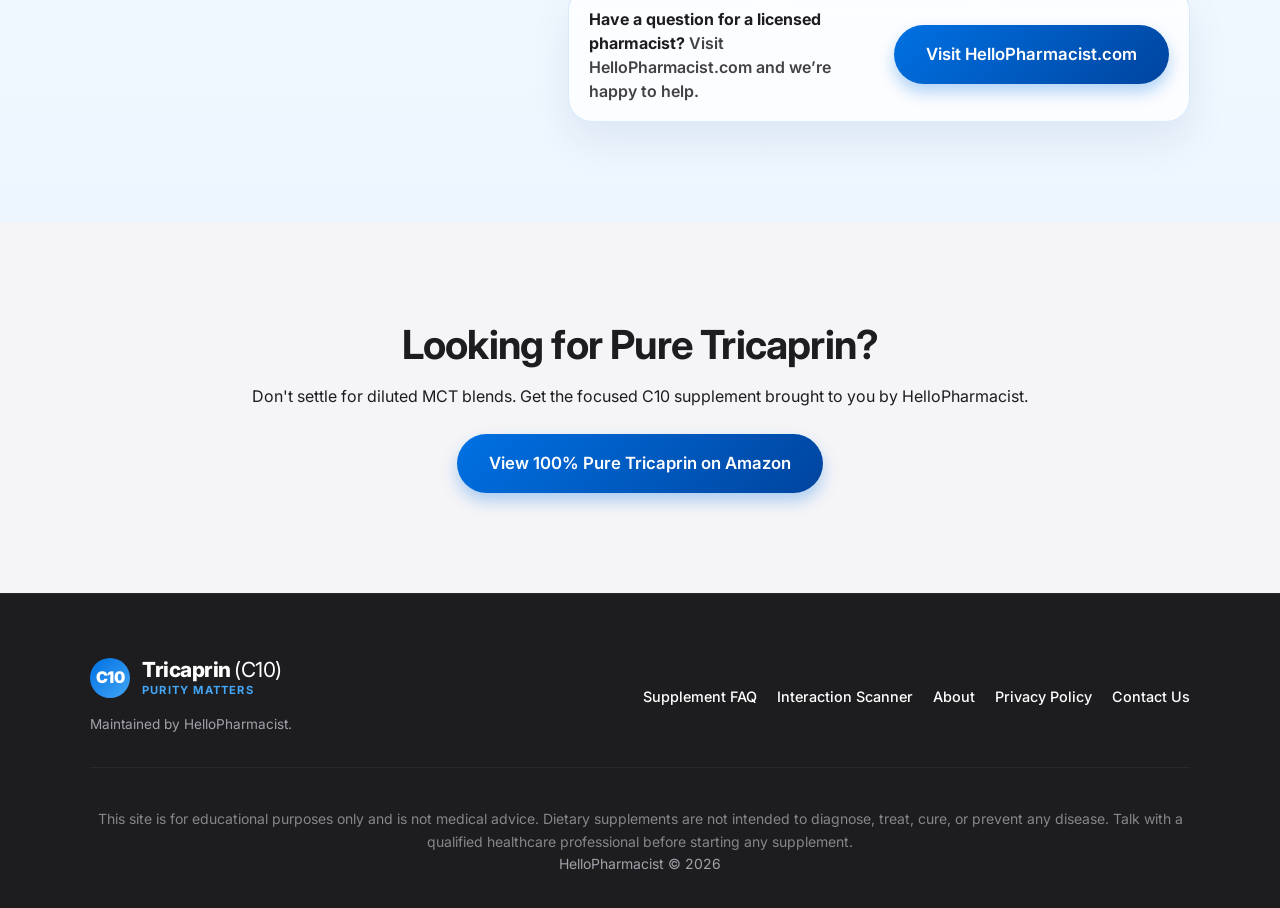
==== commit a4218dae: "Build openFDA food interaction scanner" ====
--- a/index.html
+++ b/index.html
@@ -677,7 +677,7 @@
       </div>
       <div class="footer-links">
         <a href="/faq">Supplement FAQ</a>
-        <a href="/mct-interactions">Interaction Checker</a>
+        <a href="/mct-interactions">Interaction Scanner</a>
         <a href="/about">About</a>
         <a href="/privacy">Privacy Policy</a>
         <a href="/contact">Contact Us</a>
--- a/assets/css/styles.css
+++ b/assets/css/styles.css
@@ -1653,7 +1653,7 @@
   .info-content { border-radius: 24px; }
 }
 
-/* MCT oil interaction checker */
+/* FDA label food/fat scanner */
 .interaction-hero {
   position: relative;
   overflow: hidden;
@@ -1868,3 +1868,143 @@
 @media (max-width: 560px) {
   .interaction-field { grid-template-columns: 1fr; gap: 0.3rem; }
 }
+
+/* Pre-launch hold modal for the interaction checker */
+.launch-hold-modal {
+  position: fixed;
+  inset: 0;
+  z-index: 1000;
+  display: grid;
+  place-items: center;
+  padding: 1.5rem;
+  background:
+    radial-gradient(circle at 50% 18%, rgba(66, 165, 245, 0.28), transparent 34%),
+    rgba(7, 26, 51, 0.78);
+  backdrop-filter: blur(18px);
+}
+
+.launch-hold-card {
+  width: min(100%, 520px);
+  padding: clamp(1.7rem, 5vw, 2.6rem);
+  border: 1px solid rgba(255, 255, 255, 0.72);
+  border-radius: 32px;
+  text-align: center;
+  background: rgba(255, 255, 255, 0.96);
+  box-shadow: 0 30px 80px rgba(0, 20, 48, 0.28);
+}
+
+.launch-hold-card .section-chip {
+  margin-bottom: 1.2rem;
+}
+
+.launch-hold-card h1 {
+  margin-bottom: 0.75rem;
+  font-size: clamp(2.2rem, 7vw, 3.7rem);
+}
+
+.launch-hold-card p {
+  max-width: 410px;
+  margin: 0 auto 1.8rem;
+  color: var(--text-light);
+  font-size: 1.05rem;
+}
+
+/* FDA label food/fat scanner refinements */
+.interaction-card input[type="search"] {
+  width: 100%;
+  margin-bottom: 1.2rem;
+  padding: 1rem;
+  border: 1.5px solid var(--border);
+  border-radius: 20px;
+  color: var(--dark);
+  background: #ffffff;
+  font: inherit;
+  line-height: 1.55;
+  outline: none;
+  transition: border-color 0.2s ease, box-shadow 0.2s ease;
+}
+
+.interaction-card input[type="search"]:focus {
+  border-color: var(--primary);
+  box-shadow: 0 0 0 4px rgba(0, 113, 227, 0.12);
+}
+
+.interaction-examples {
+  margin-top: 1.25rem;
+}
+
+.interaction-examples p {
+  margin: 0 0 0.75rem;
+  color: var(--dark);
+  font-size: 0.9rem;
+  font-weight: 800;
+}
+
+.example-button-grid {
+  display: flex;
+  flex-wrap: wrap;
+  gap: 0.55rem;
+}
+
+.example-chip {
+  border: 1px solid rgba(0, 113, 227, 0.22);
+  border-radius: 999px;
+  background: rgba(0, 113, 227, 0.07);
+  color: var(--primary-dark);
+  cursor: pointer;
+  font: inherit;
+  font-size: 0.85rem;
+  font-weight: 800;
+  padding: 0.48rem 0.75rem;
+  transition: background 0.2s ease, transform 0.2s ease;
+}
+
+.example-chip:hover,
+.example-chip:focus-visible {
+  background: rgba(0, 113, 227, 0.14);
+  transform: translateY(-1px);
+}
+
+.interaction-card-top {
+  display: flex;
+  flex-wrap: wrap;
+  align-items: center;
+  gap: 0.6rem;
+  margin-bottom: 0.85rem;
+}
+
+.finding-pill,
+.finding-category {
+  display: inline-flex;
+  align-items: center;
+  border-radius: 999px;
+  font-size: 0.72rem;
+  font-weight: 900;
+  letter-spacing: 0.7px;
+  line-height: 1;
+  padding: 0.48rem 0.7rem;
+  text-transform: uppercase;
+}
+
+.finding-pill {
+  background: #e6f4ff;
+  color: var(--primary-dark);
+}
+
+.finding-category {
+  background: #f4f4f5;
+  color: #3f3f46;
+}
+
+.interaction-description mark {
+  border-radius: 0.25rem;
+  background: #fef08a;
+  color: inherit;
+  font-weight: 800;
+  padding: 0 0.12rem;
+}
+
+.interaction-card .btn:disabled {
+  cursor: wait;
+  opacity: 0.7;
+}
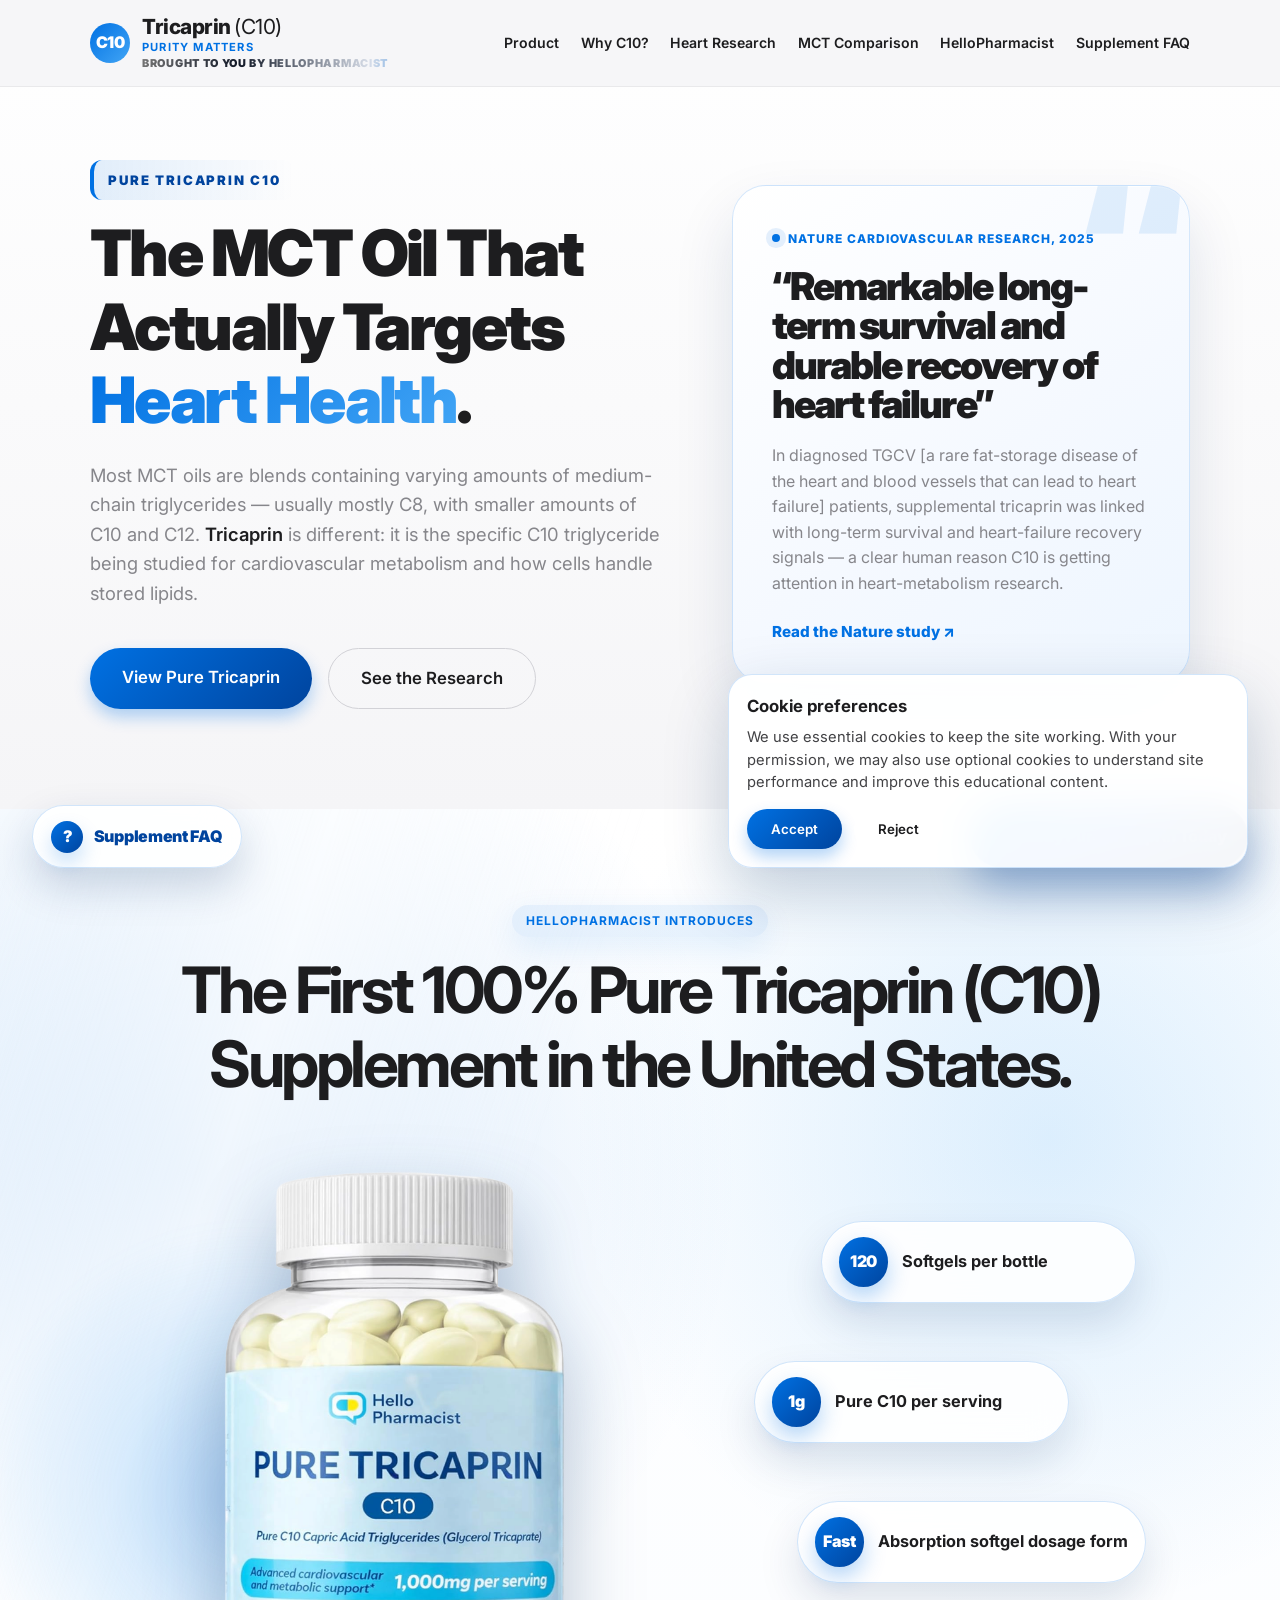
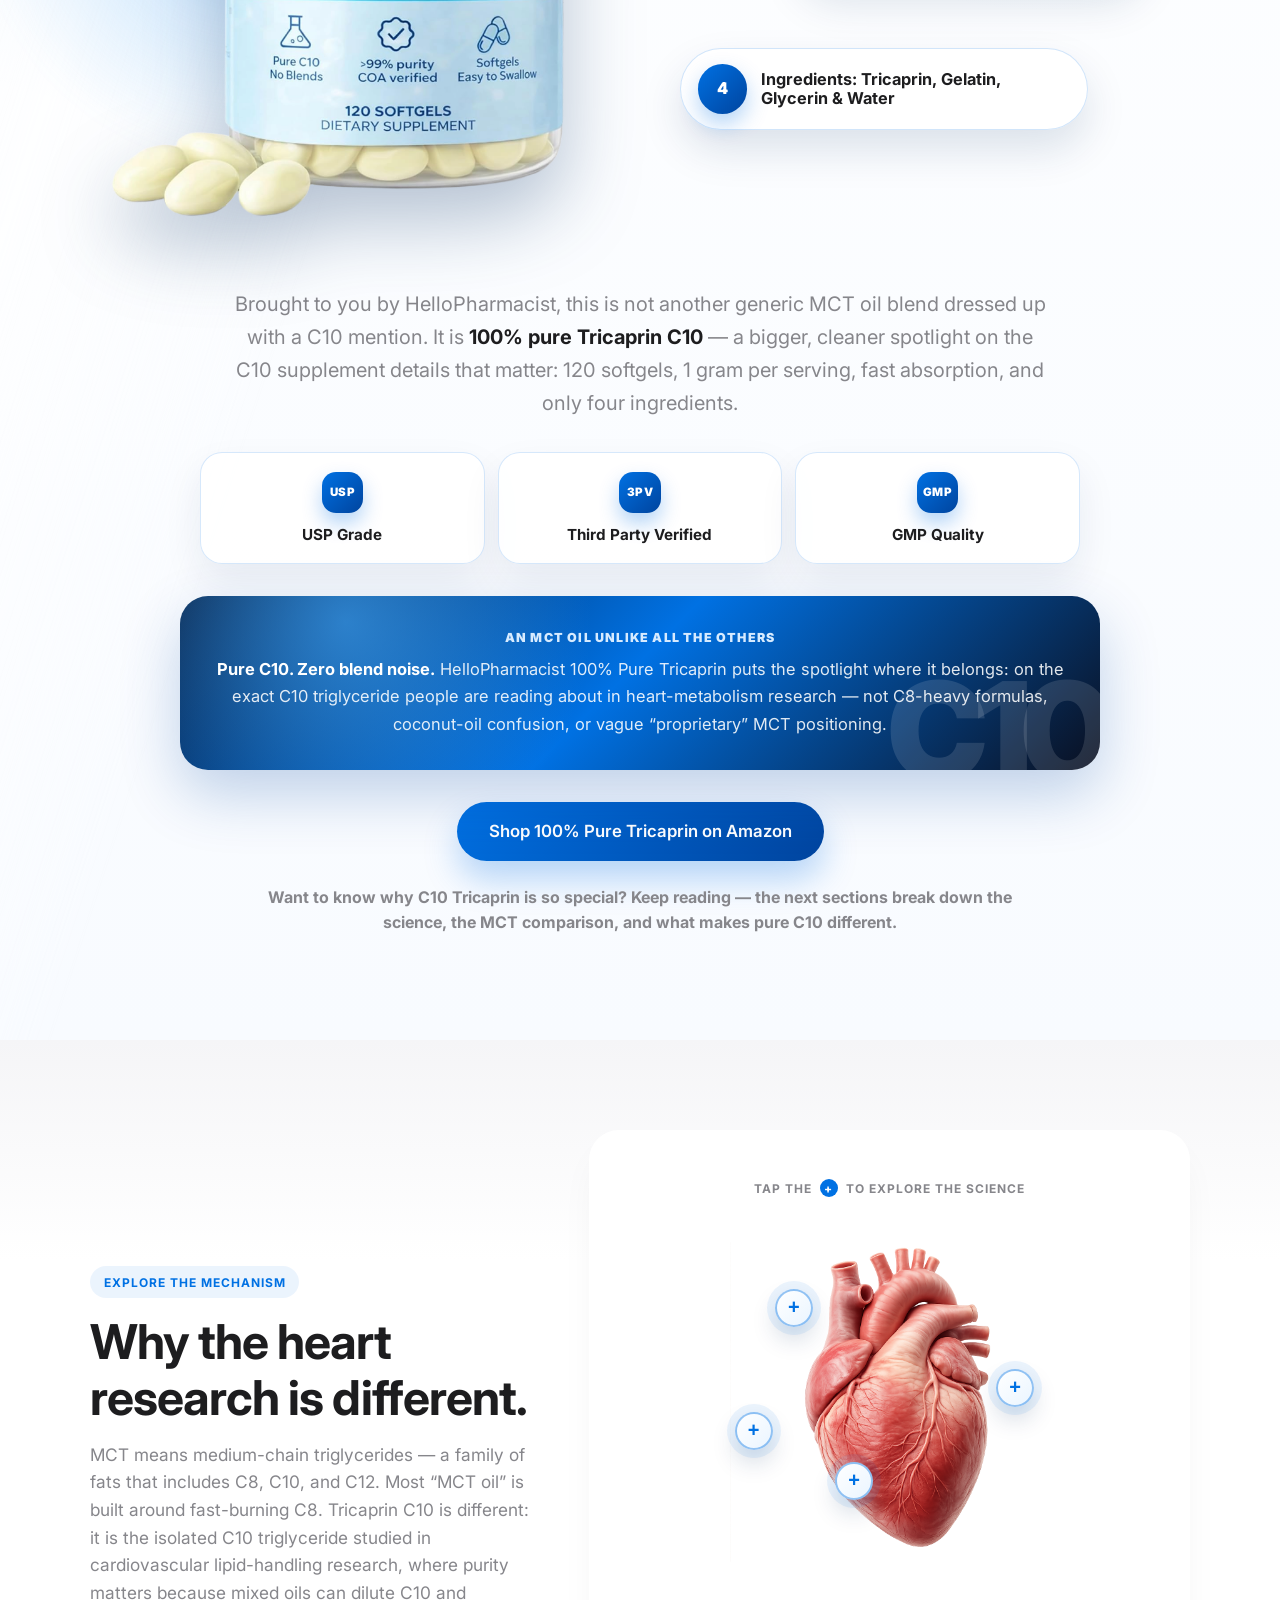
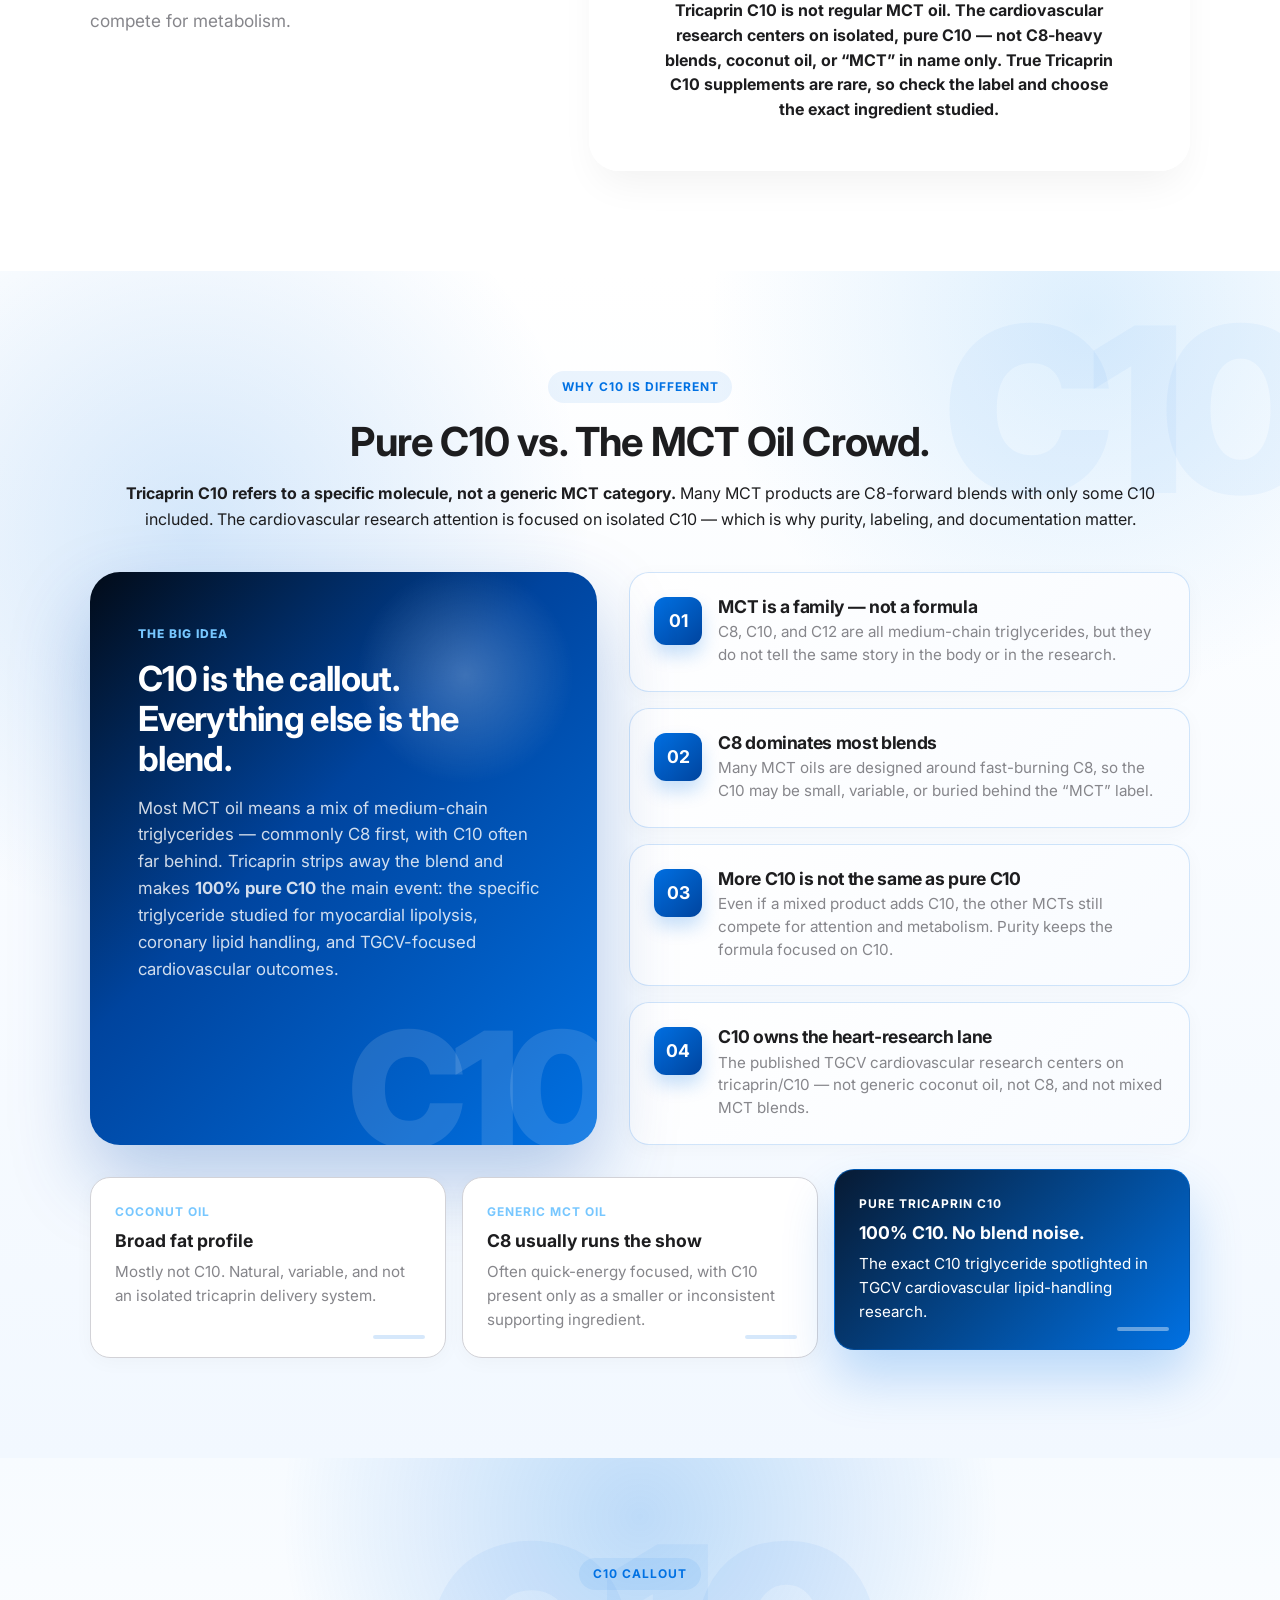
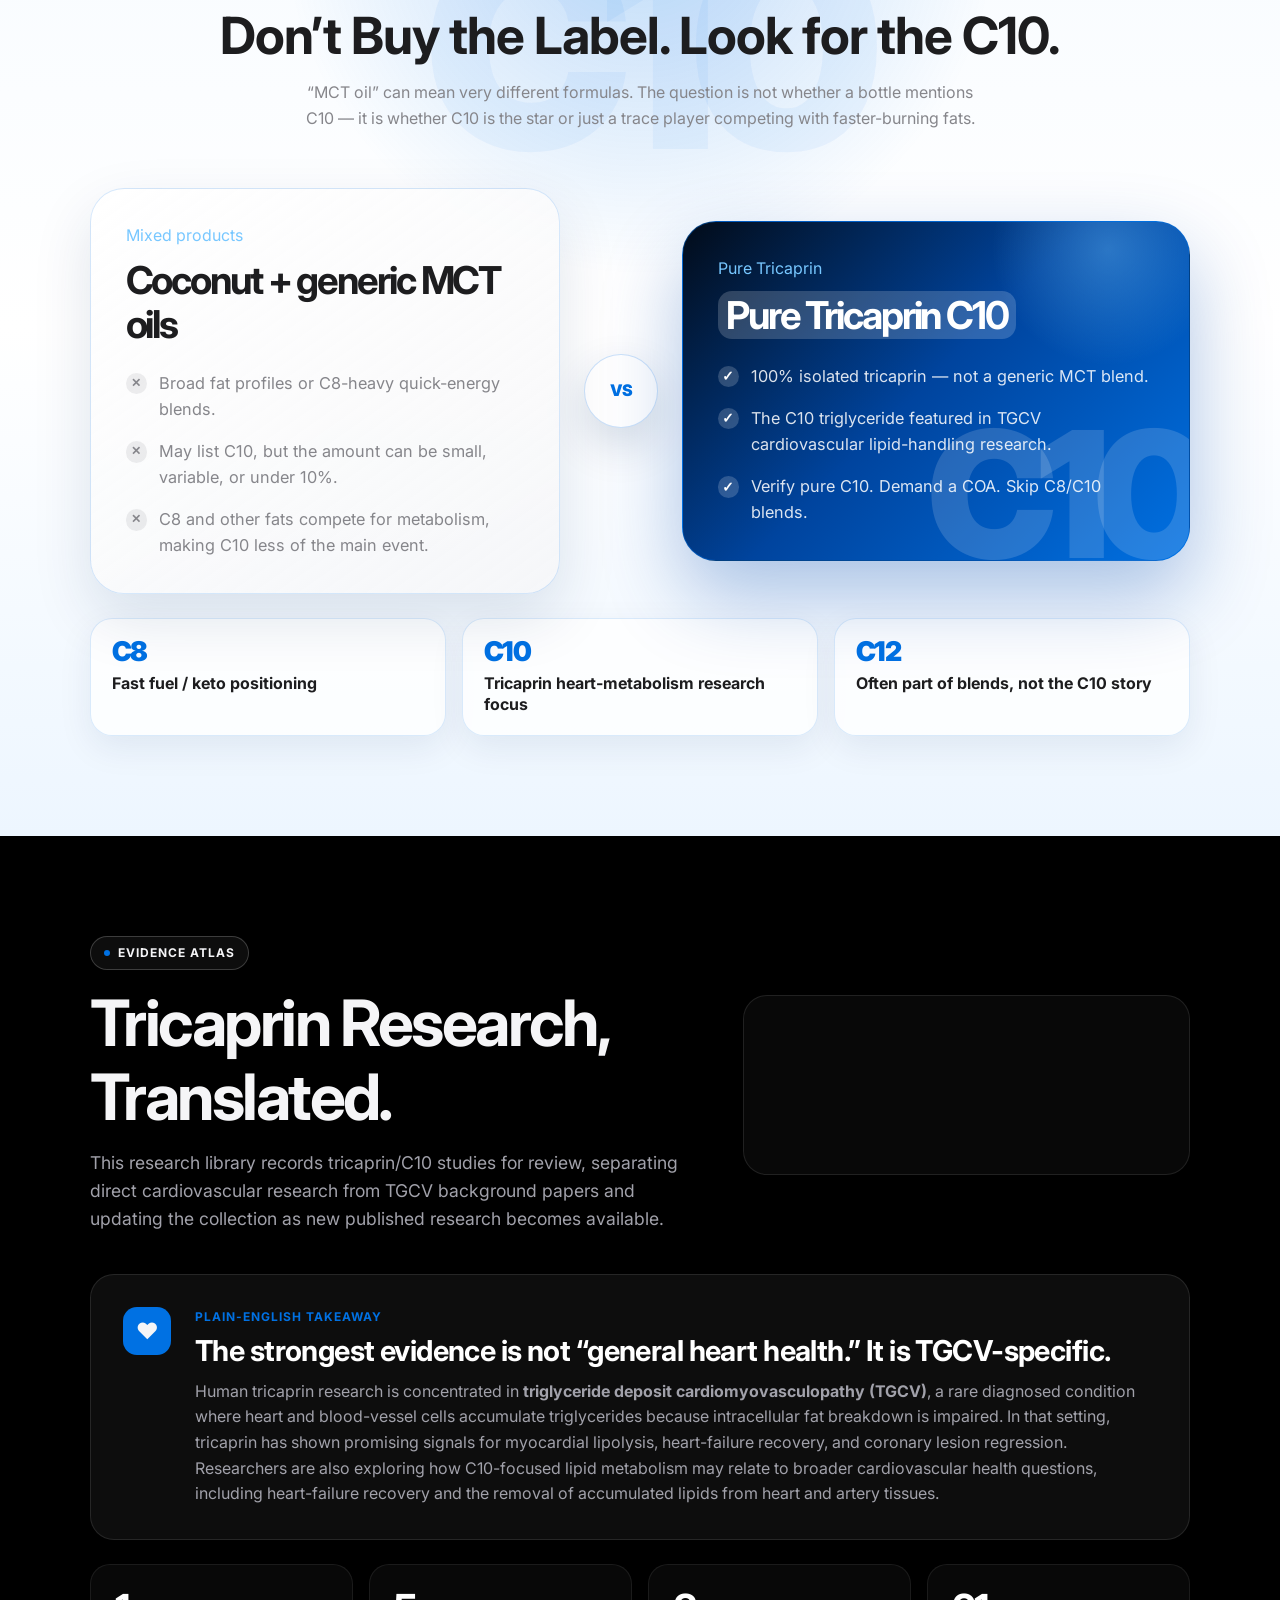
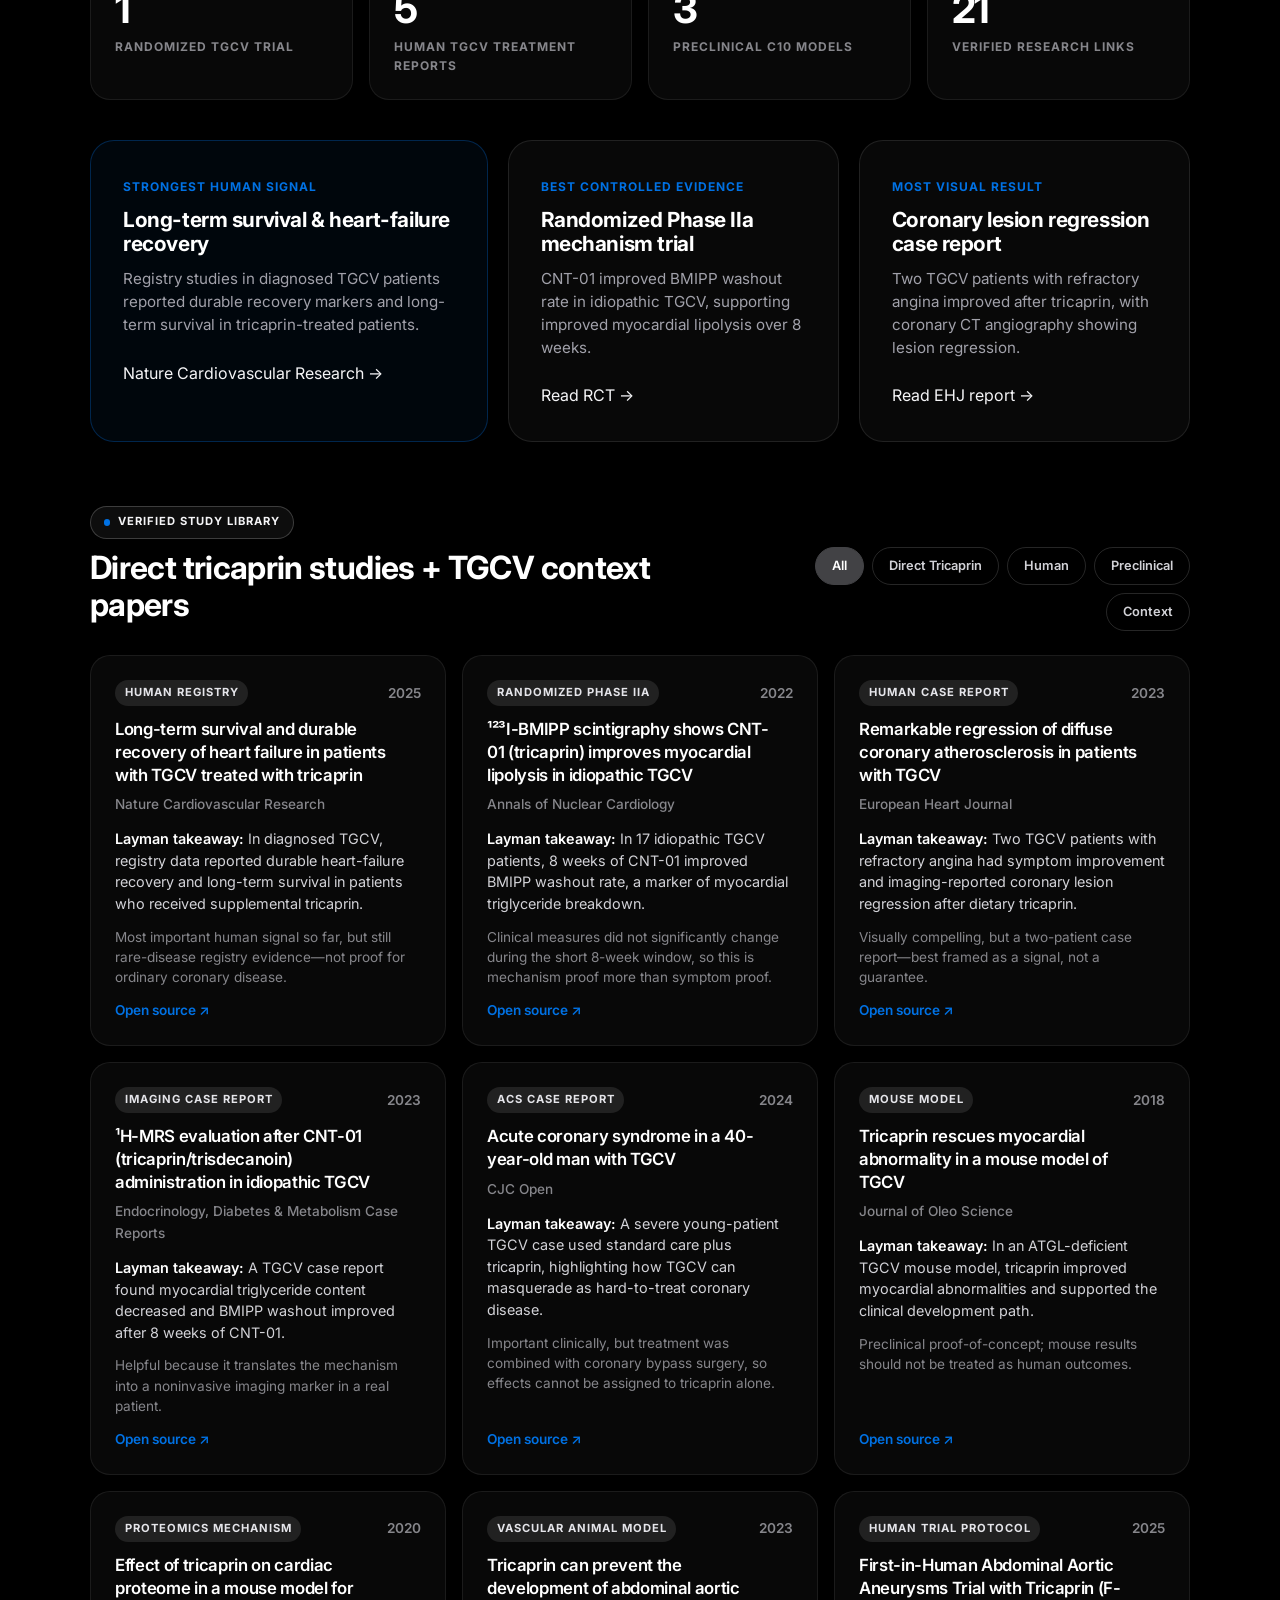
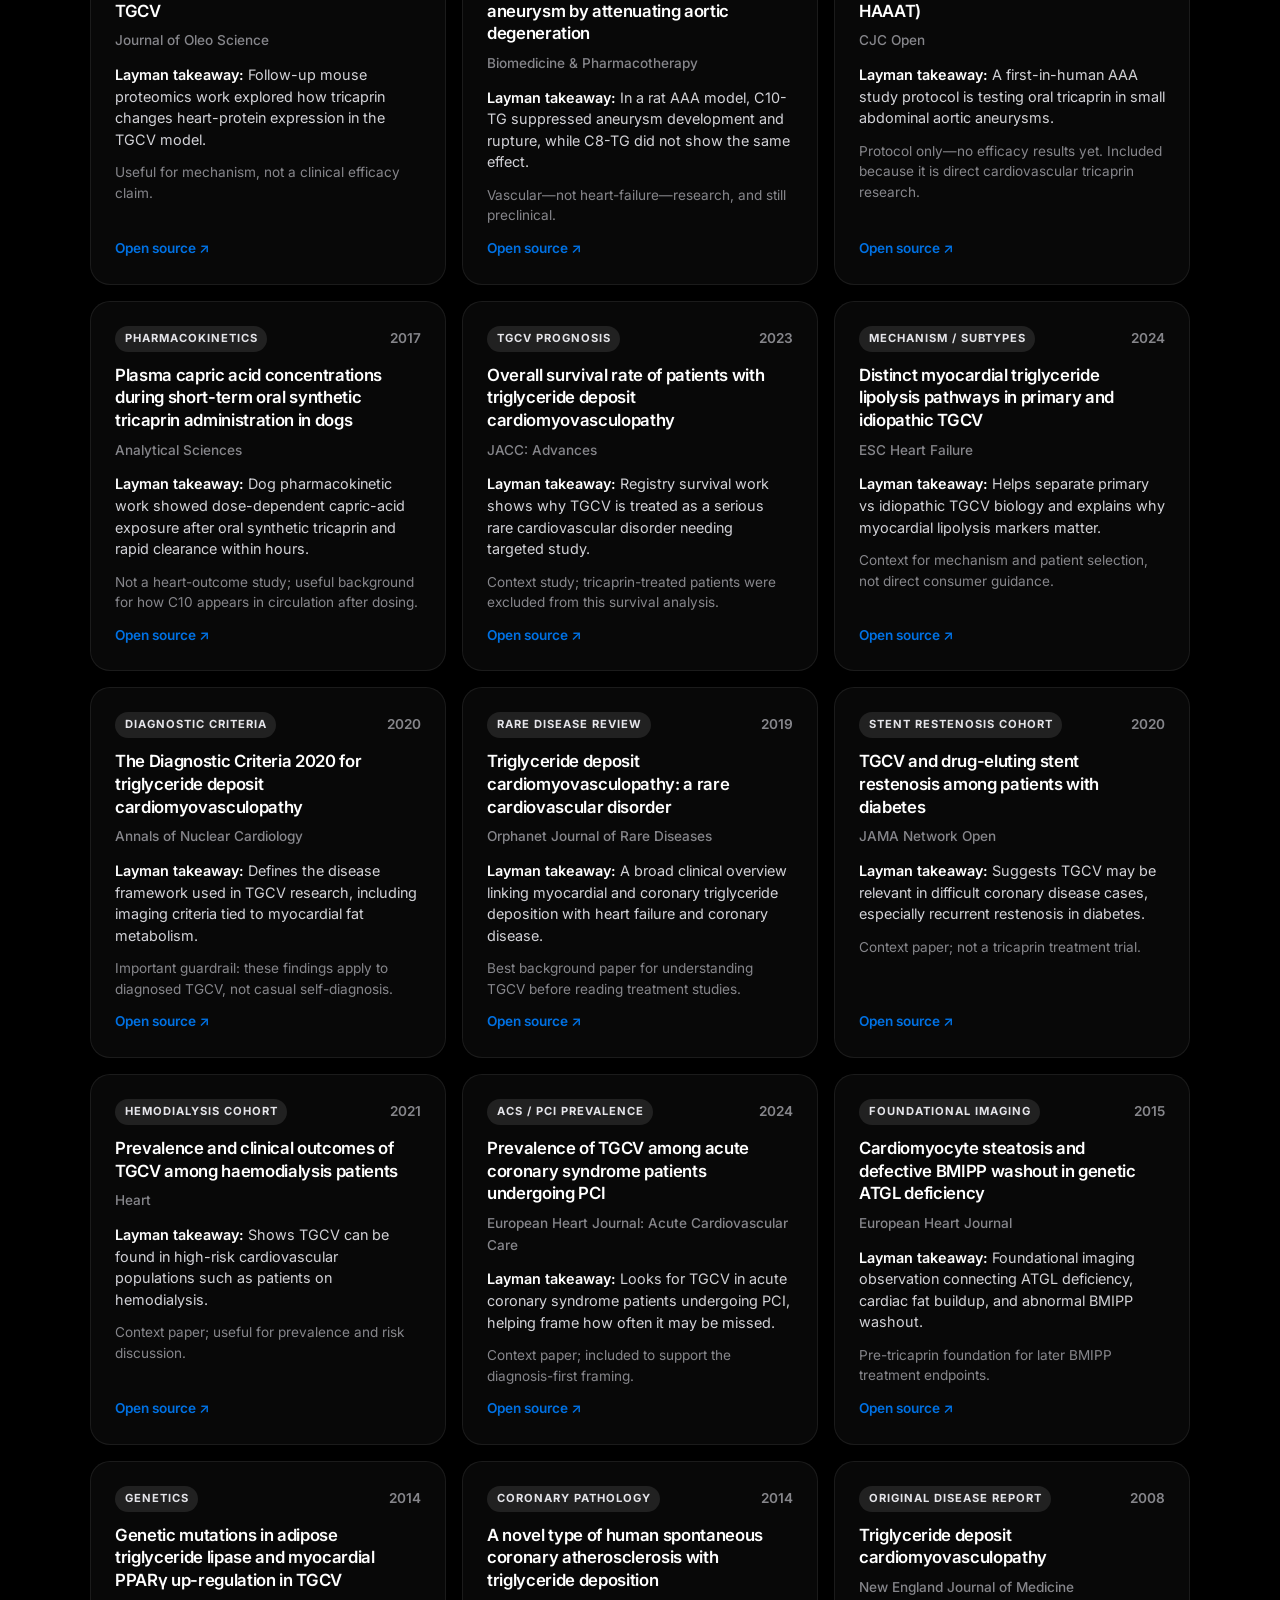
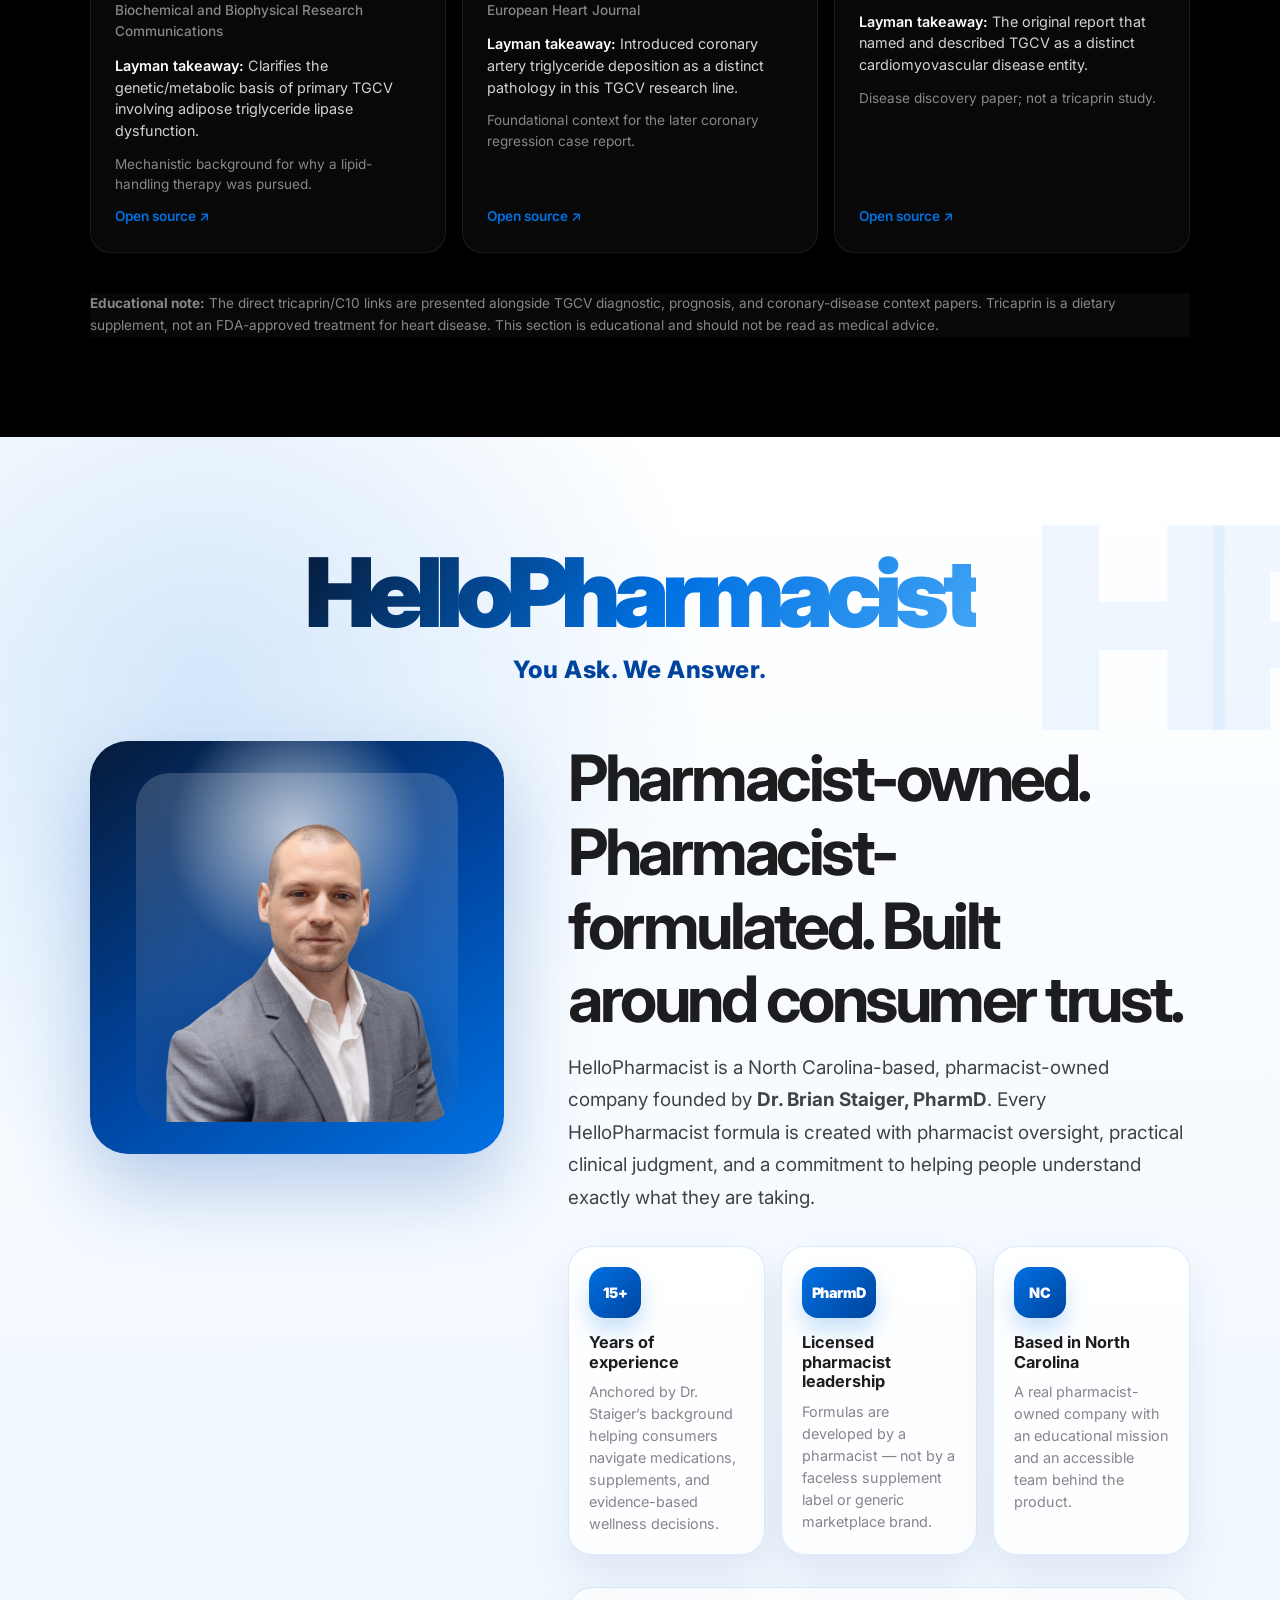
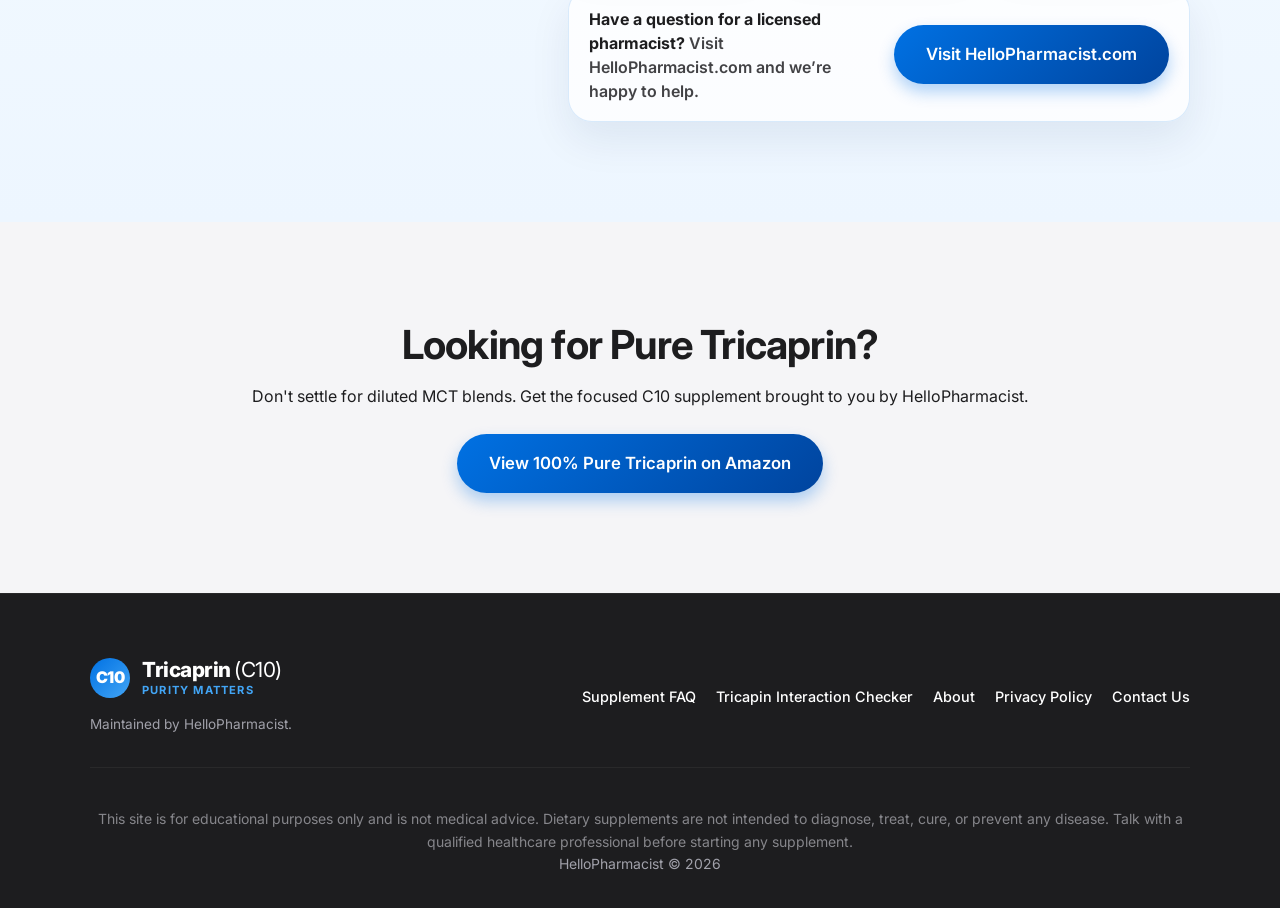
==== commit 5c679eea: "Add MedlinePlus medication overview card" ====
--- a/index.html
+++ b/index.html
@@ -677,7 +677,7 @@
       </div>
       <div class="footer-links">
         <a href="/faq">Supplement FAQ</a>
-        <a href="/mct-interactions">Interaction Scanner</a>
+        <a href="/mct-interactions">Tricapin Interaction Checker</a>
         <a href="/about">About</a>
         <a href="/privacy">Privacy Policy</a>
         <a href="/contact">Contact Us</a>
--- a/assets/css/styles.css
+++ b/assets/css/styles.css
@@ -1869,46 +1869,6 @@
   .interaction-field { grid-template-columns: 1fr; gap: 0.3rem; }
 }
 
-/* Pre-launch hold modal for the interaction checker */
-.launch-hold-modal {
-  position: fixed;
-  inset: 0;
-  z-index: 1000;
-  display: grid;
-  place-items: center;
-  padding: 1.5rem;
-  background:
-    radial-gradient(circle at 50% 18%, rgba(66, 165, 245, 0.28), transparent 34%),
-    rgba(7, 26, 51, 0.78);
-  backdrop-filter: blur(18px);
-}
-
-.launch-hold-card {
-  width: min(100%, 520px);
-  padding: clamp(1.7rem, 5vw, 2.6rem);
-  border: 1px solid rgba(255, 255, 255, 0.72);
-  border-radius: 32px;
-  text-align: center;
-  background: rgba(255, 255, 255, 0.96);
-  box-shadow: 0 30px 80px rgba(0, 20, 48, 0.28);
-}
-
-.launch-hold-card .section-chip {
-  margin-bottom: 1.2rem;
-}
-
-.launch-hold-card h1 {
-  margin-bottom: 0.75rem;
-  font-size: clamp(2.2rem, 7vw, 3.7rem);
-}
-
-.launch-hold-card p {
-  max-width: 410px;
-  margin: 0 auto 1.8rem;
-  color: var(--text-light);
-  font-size: 1.05rem;
-}
-
 /* FDA label food/fat scanner refinements */
 .interaction-card input[type="search"] {
   width: 100%;
@@ -2004,7 +1964,233 @@
   padding: 0 0.12rem;
 }
 
+.medication-overview-card h3 {
+  color: var(--dark);
+  font-size: 1.08rem;
+  margin: -0.25rem 0 0.75rem;
+}
+
+.medline-footer {
+  display: flex;
+  flex-direction: column;
+  gap: 0.35rem;
+  color: var(--text-light);
+  font-size: 0.88rem;
+  margin-top: 0.75rem;
+}
+
+.medline-footer p {
+  margin: 0;
+}
+
+.medline-link {
+  color: var(--primary-dark);
+  font-weight: 800;
+}
+
 .interaction-card .btn:disabled {
   cursor: wait;
   opacity: 0.7;
 }
+
+.refresh-scan-button {
+  margin-top: 0.75rem;
+  width: 100%;
+}
+
+.interaction-chip-row {
+  display: flex;
+  flex-wrap: wrap;
+  gap: 0.65rem;
+}
+
+.finding-subcard,
+.excerpt-card {
+  margin-top: 1rem;
+  padding: 1rem;
+  border: 1px solid rgba(0, 113, 227, 0.12);
+  border-radius: 20px;
+  background: rgba(255, 255, 255, 0.76);
+}
+
+.excerpt-card summary {
+  cursor: pointer;
+  color: var(--primary-dark);
+  font-weight: 900;
+  line-height: 1.35;
+}
+
+.excerpt-card[open] summary {
+  margin-bottom: 0.75rem;
+}
+
+/* Keep the interaction scanner focused on the single /mct-interactions tool page. */
+.interaction-page .compact-info-hero {
+  min-height: auto;
+}
+
+.interaction-page .interaction-checker-section {
+  padding-top: clamp(3rem, 7vw, 5rem);
+}
+
+/* MCT oil / Tricaprin interaction checker progress and AI result fields */
+.mct-result-badge-wrap {
+  margin: 1rem 0 1.25rem;
+  padding: 1rem;
+  border-radius: 14px;
+  background: #f8fafc;
+  border: 1px solid #e5e7eb;
+}
+
+.mct-safety-question {
+  margin: 0 0 0.85rem;
+  color: var(--dark);
+  font-size: clamp(1.35rem, 2.6vw, 2rem);
+  line-height: 1.2;
+}
+
+.mct-result-badge {
+  display: inline-flex;
+  align-items: center;
+  border-radius: 999px;
+  padding: 0.4rem 0.75rem;
+  font-weight: 700;
+  font-size: 0.9rem;
+  letter-spacing: 0.01em;
+}
+
+.mct-badge-safe {
+  background: #dcfce7;
+  color: #166534;
+  border: 1px solid #86efac;
+}
+
+.mct-badge-caution {
+  background: #fef3c7;
+  color: #92400e;
+  border: 1px solid #fcd34d;
+}
+
+.mct-badge-reason {
+  margin: 0.75rem 0 0;
+  color: #475569;
+  line-height: 1.55;
+}
+
+.interaction-searched-drug .interaction-field {
+  border-top: 0;
+  padding: 0;
+}
+
+.interaction-loading-card {
+  position: relative;
+  overflow: hidden;
+  background:
+    radial-gradient(circle at 16% 14%, rgba(66, 165, 245, 0.24), transparent 28%),
+    linear-gradient(135deg, #eff6ff 0%, #ffffff 50%, #f0fdf4 100%);
+  border: 1px solid rgba(0, 113, 227, 0.16);
+  color: var(--dark);
+}
+
+.loading-orb {
+  width: 4.25rem;
+  height: 4.25rem;
+  border-radius: 999px;
+  margin-bottom: 1rem;
+  background: conic-gradient(from 90deg, var(--primary), #42a5f5, #22c55e, var(--primary));
+  box-shadow: 0 0 36px rgba(0, 113, 227, 0.28);
+  animation: scannerSpin 1.5s linear infinite;
+}
+
+.loading-orb::after {
+  content: "";
+  display: block;
+  width: 2.7rem;
+  height: 2.7rem;
+  margin: 0.775rem;
+  border-radius: inherit;
+  background: #ffffff;
+}
+
+.loading-kicker {
+  display: inline-flex;
+  margin-bottom: 0.55rem;
+  color: var(--primary-dark);
+  font-size: 0.76rem;
+  font-weight: 900;
+  letter-spacing: 0.08em;
+  text-transform: uppercase;
+}
+
+.interaction-loading-card h2 {
+  margin-bottom: 0.7rem;
+  color: var(--dark);
+  font-size: clamp(1.35rem, 3vw, 1.9rem);
+}
+
+.interaction-loading-card p {
+  max-width: 54ch;
+  margin: 0 0 1.1rem;
+  color: var(--dark-light);
+  font-weight: 600;
+  line-height: 1.65;
+}
+
+.scan-progress {
+  height: 0.8rem;
+  overflow: hidden;
+  border-radius: 999px;
+  background: #dbeafe;
+  box-shadow: inset 0 1px 2px rgba(0, 44, 92, 0.12);
+}
+
+.scan-progress span {
+  display: block;
+  width: 45%;
+  height: 100%;
+  border-radius: inherit;
+  background: linear-gradient(90deg, var(--primary), #42a5f5, #22c55e);
+  animation: scanProgress 2.4s ease-in-out infinite;
+}
+
+.scan-steps {
+  display: grid;
+  gap: 0.65rem;
+  margin: 1.1rem 0 0;
+  padding: 0;
+  list-style: none;
+}
+
+.scan-steps li {
+  position: relative;
+  padding-left: 2rem;
+  color: #334155;
+  font-weight: 700;
+  line-height: 1.45;
+}
+
+.scan-steps li::before {
+  content: "✓";
+  position: absolute;
+  left: 0;
+  top: 0.02rem;
+  display: grid;
+  place-items: center;
+  width: 1.35rem;
+  height: 1.35rem;
+  border-radius: 999px;
+  background: #dcfce7;
+  color: #166534;
+  font-size: 0.8rem;
+  font-weight: 900;
+}
+
+@keyframes scannerSpin {
+  to { transform: rotate(360deg); }
+}
+
+@keyframes scanProgress {
+  0% { transform: translateX(-105%); width: 38%; }
+  45% { width: 68%; }
+  100% { transform: translateX(265%); width: 38%; }
+}
